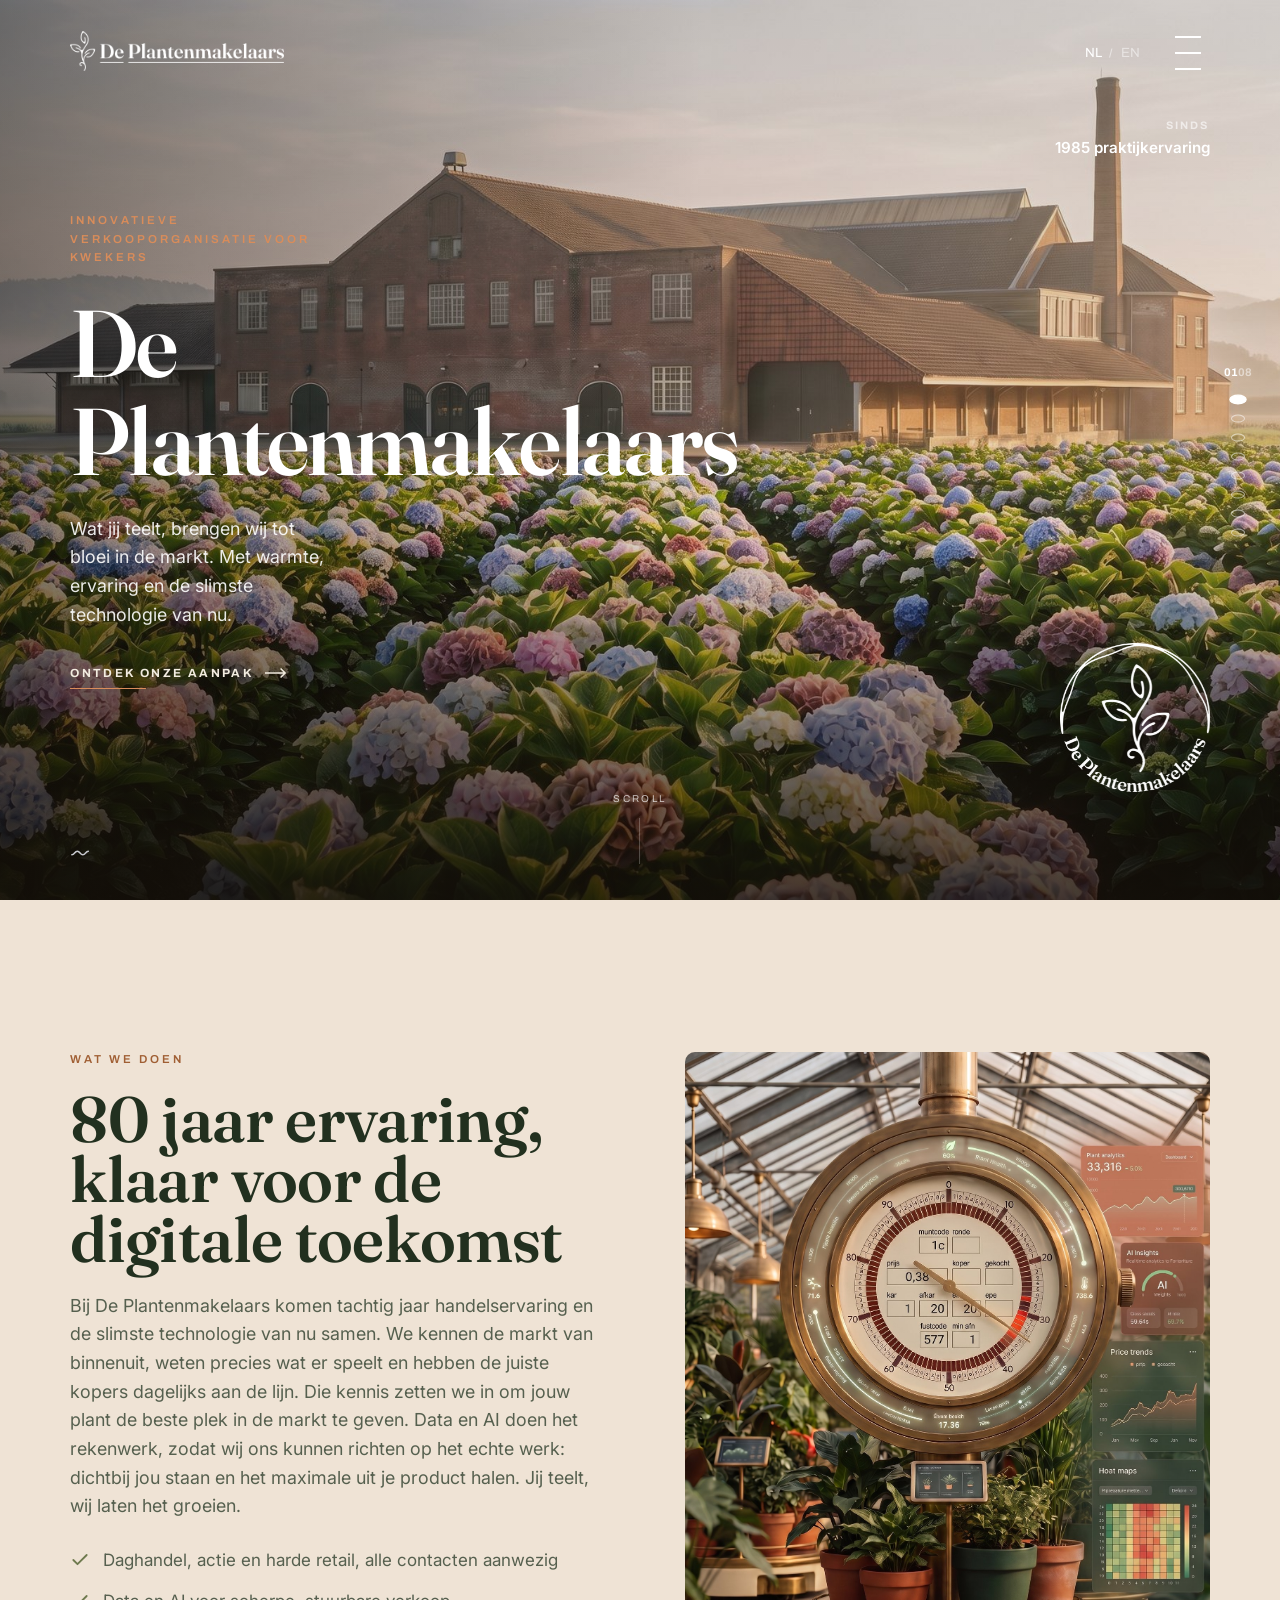
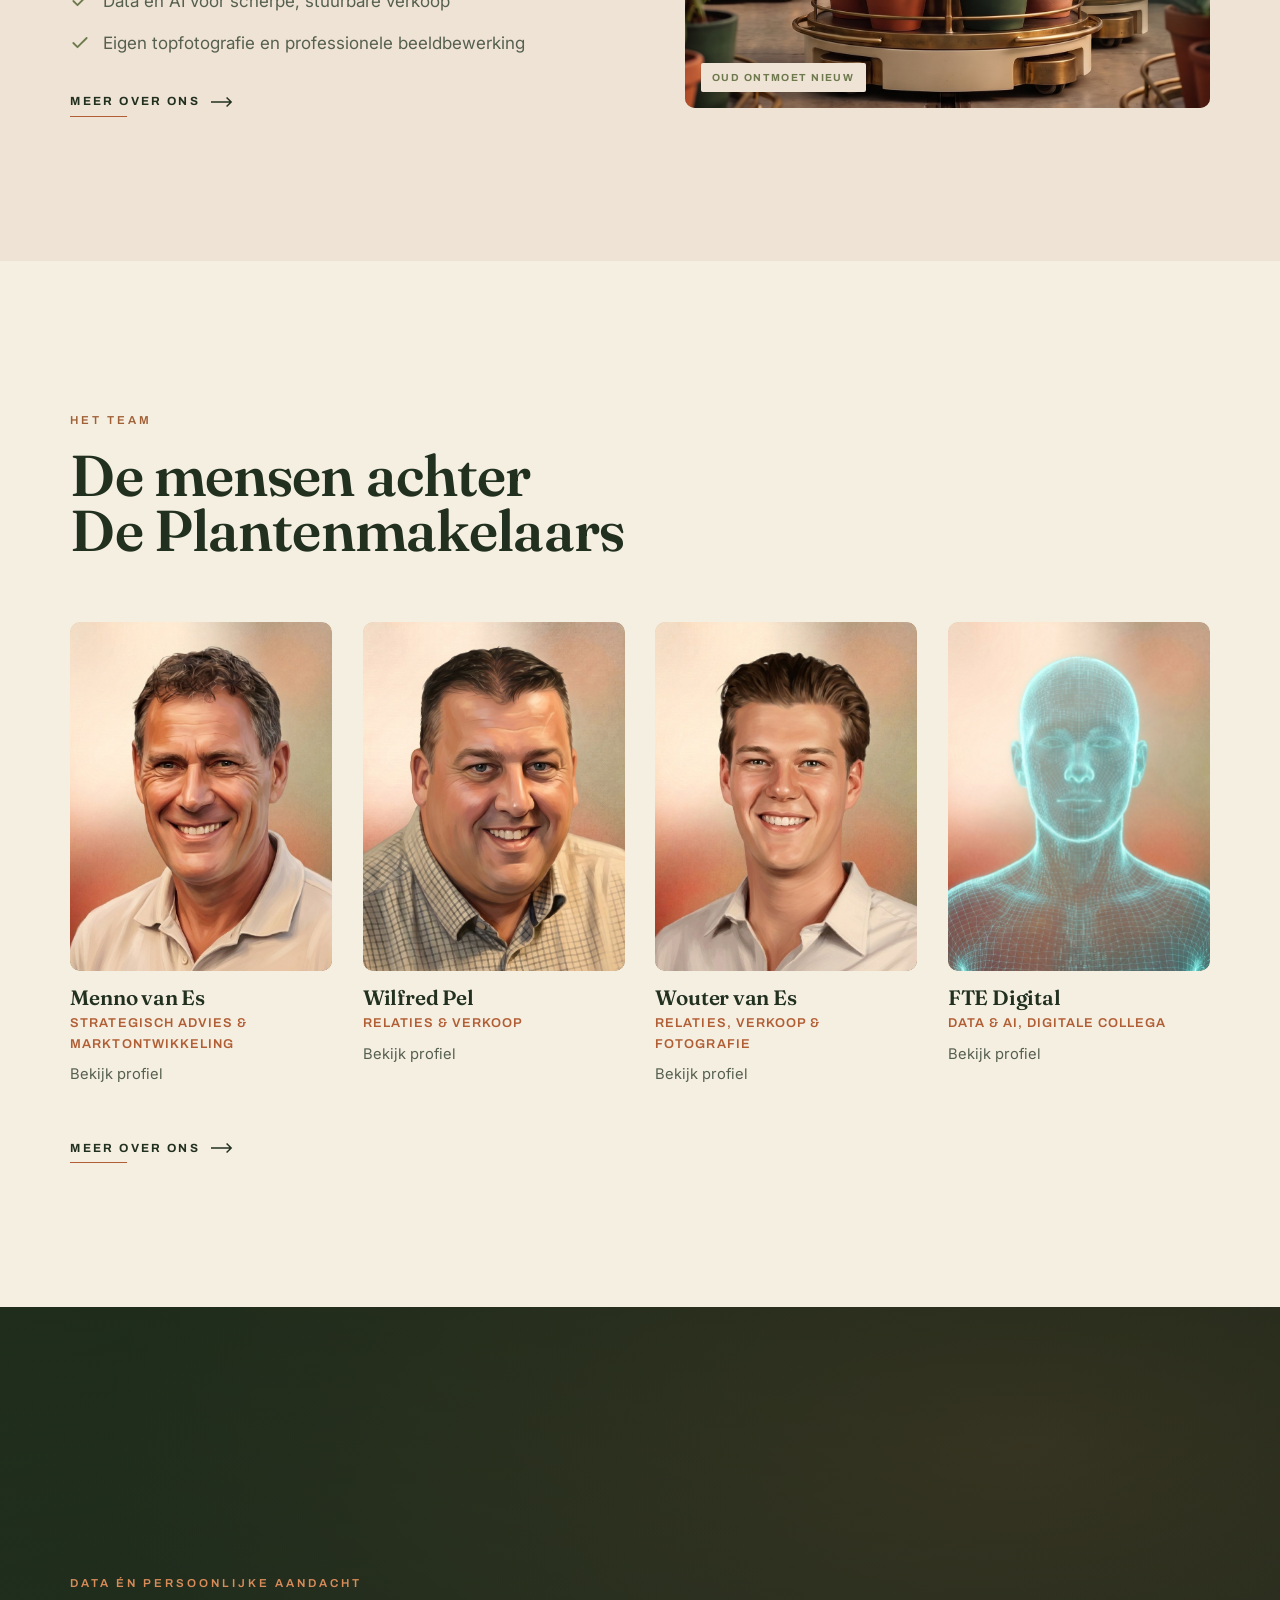
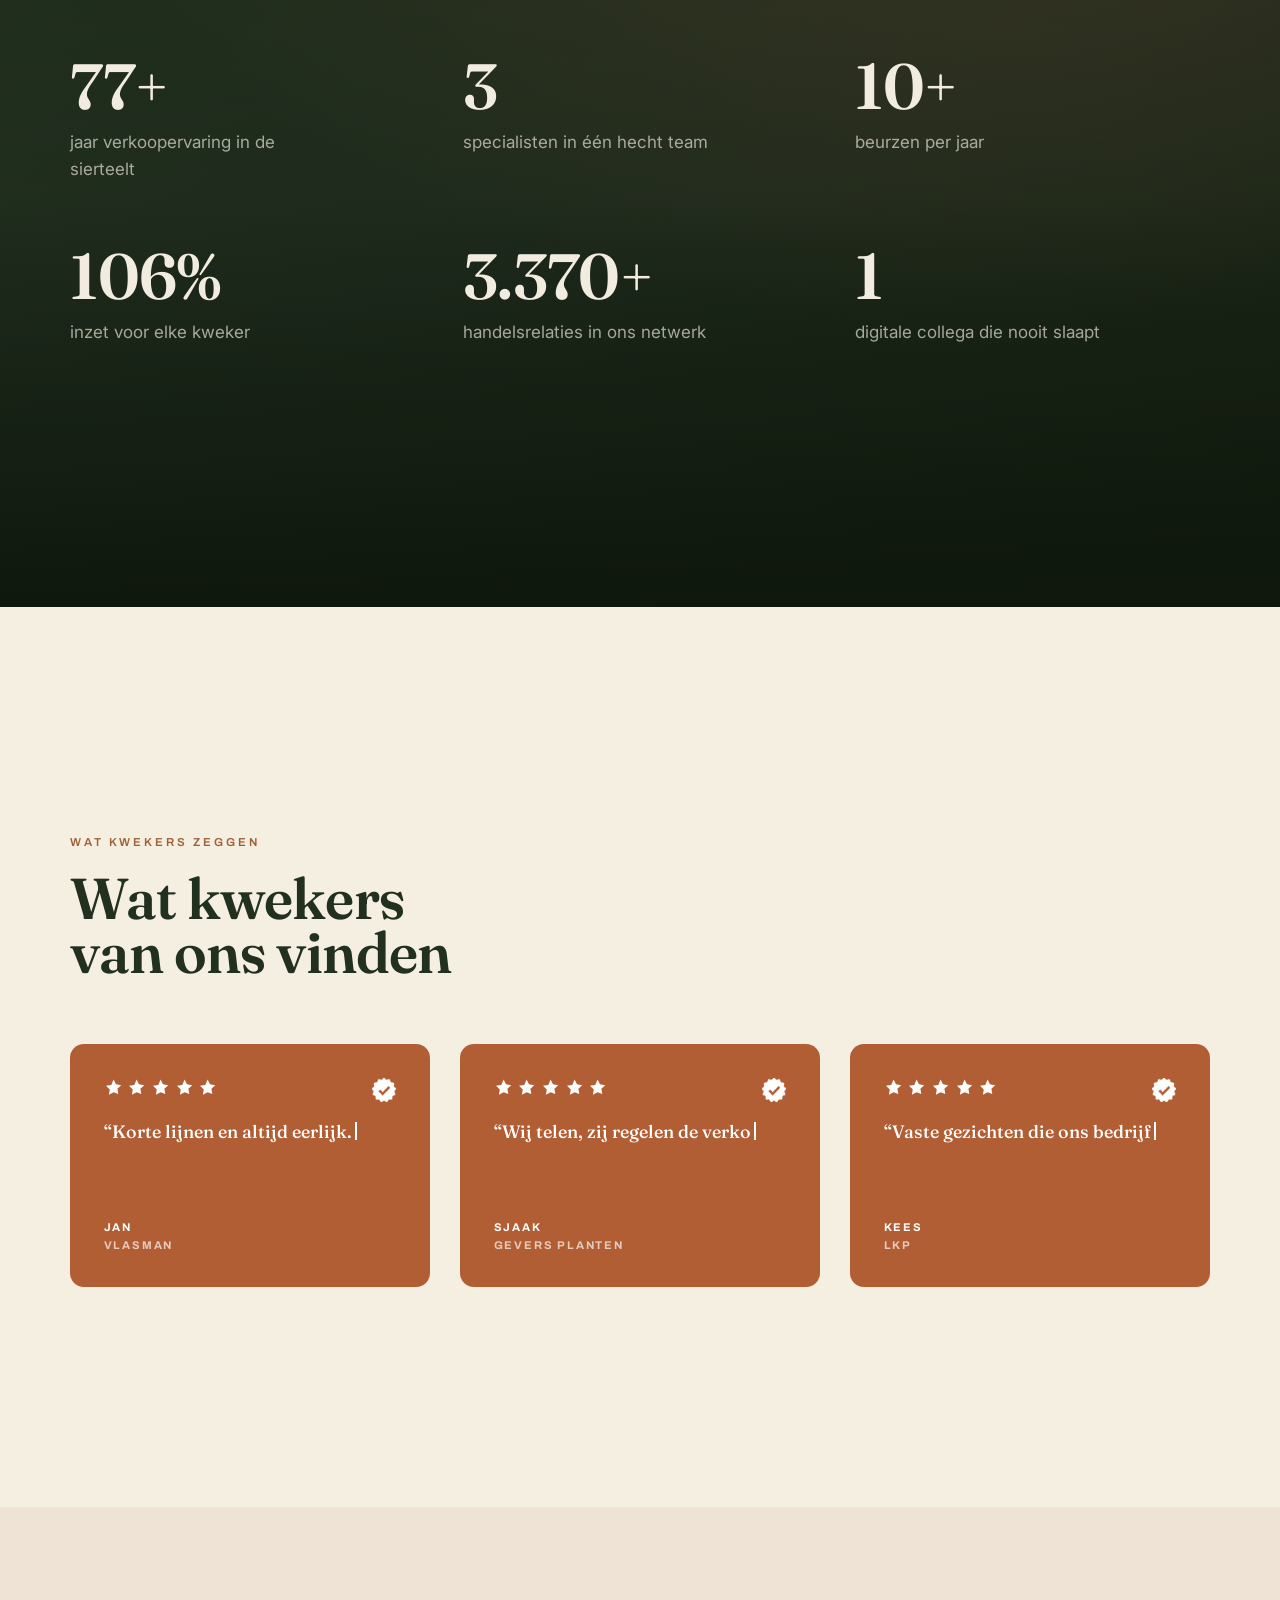
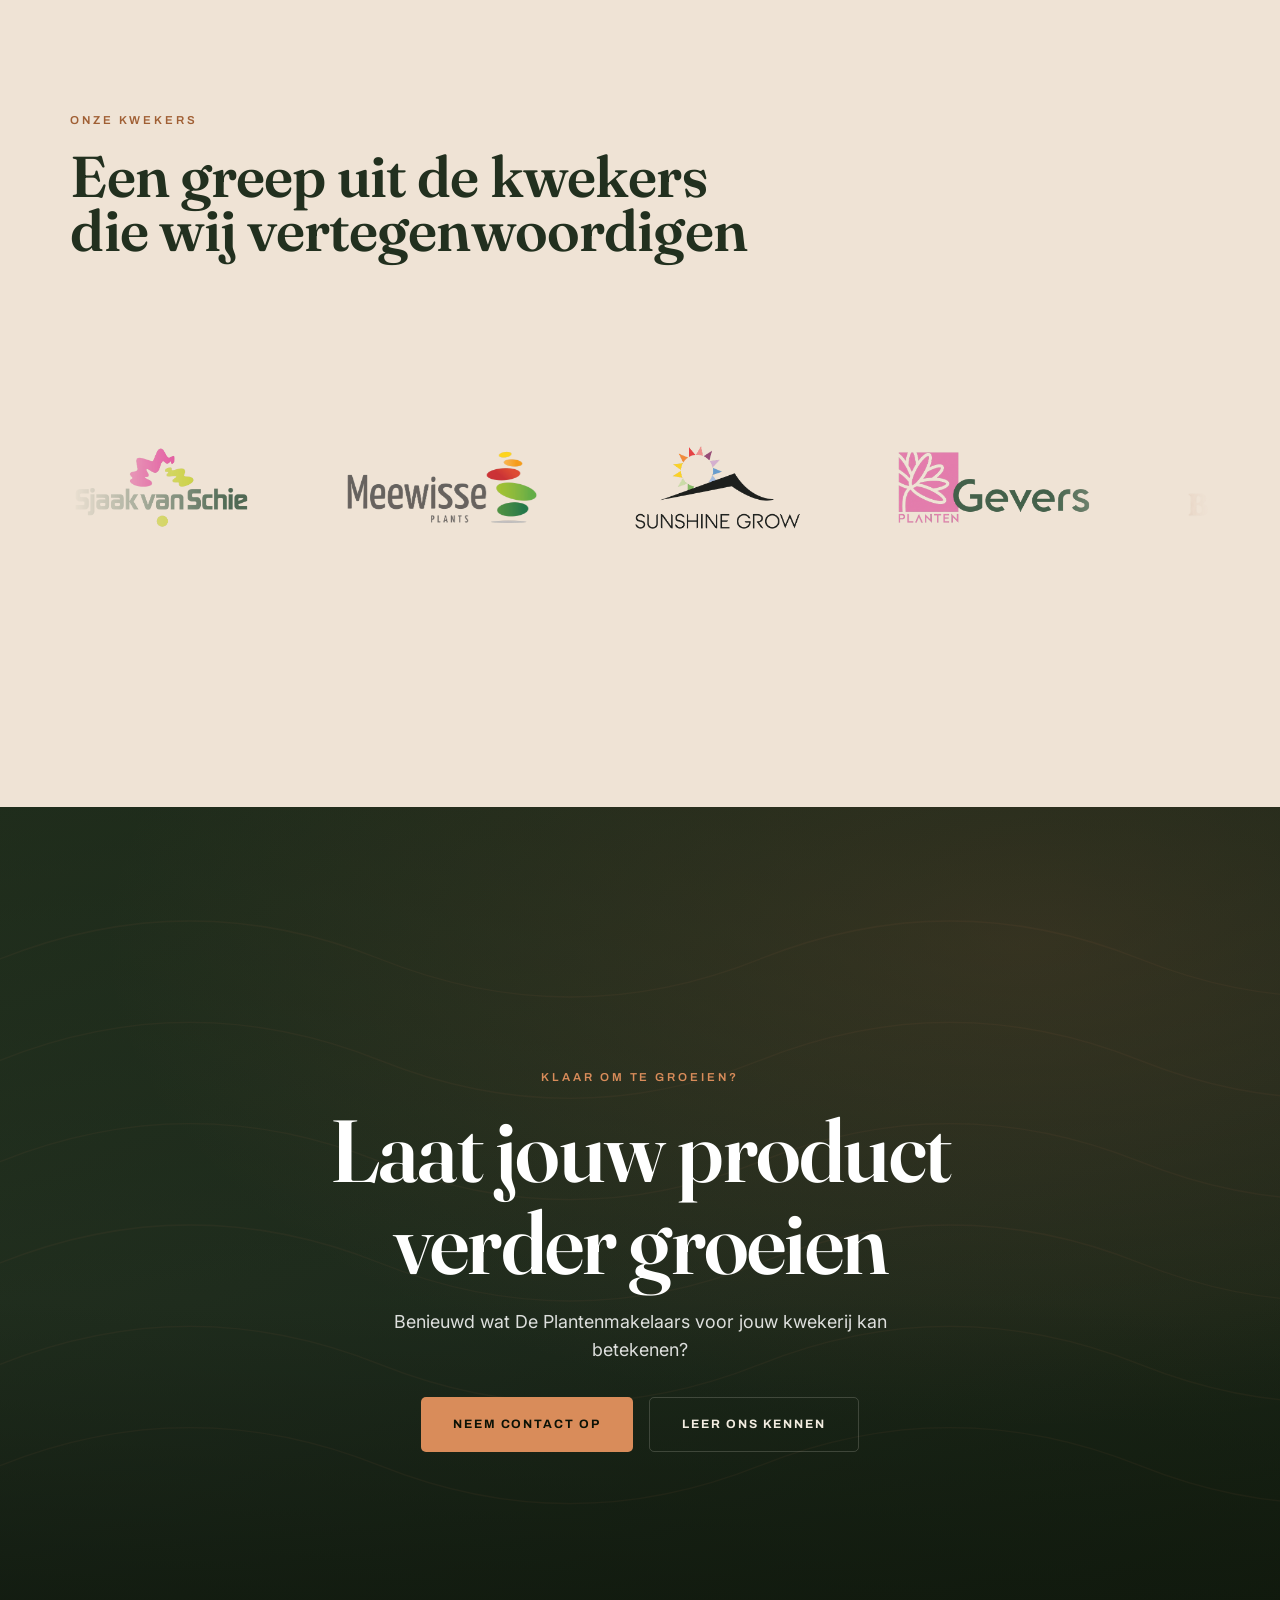
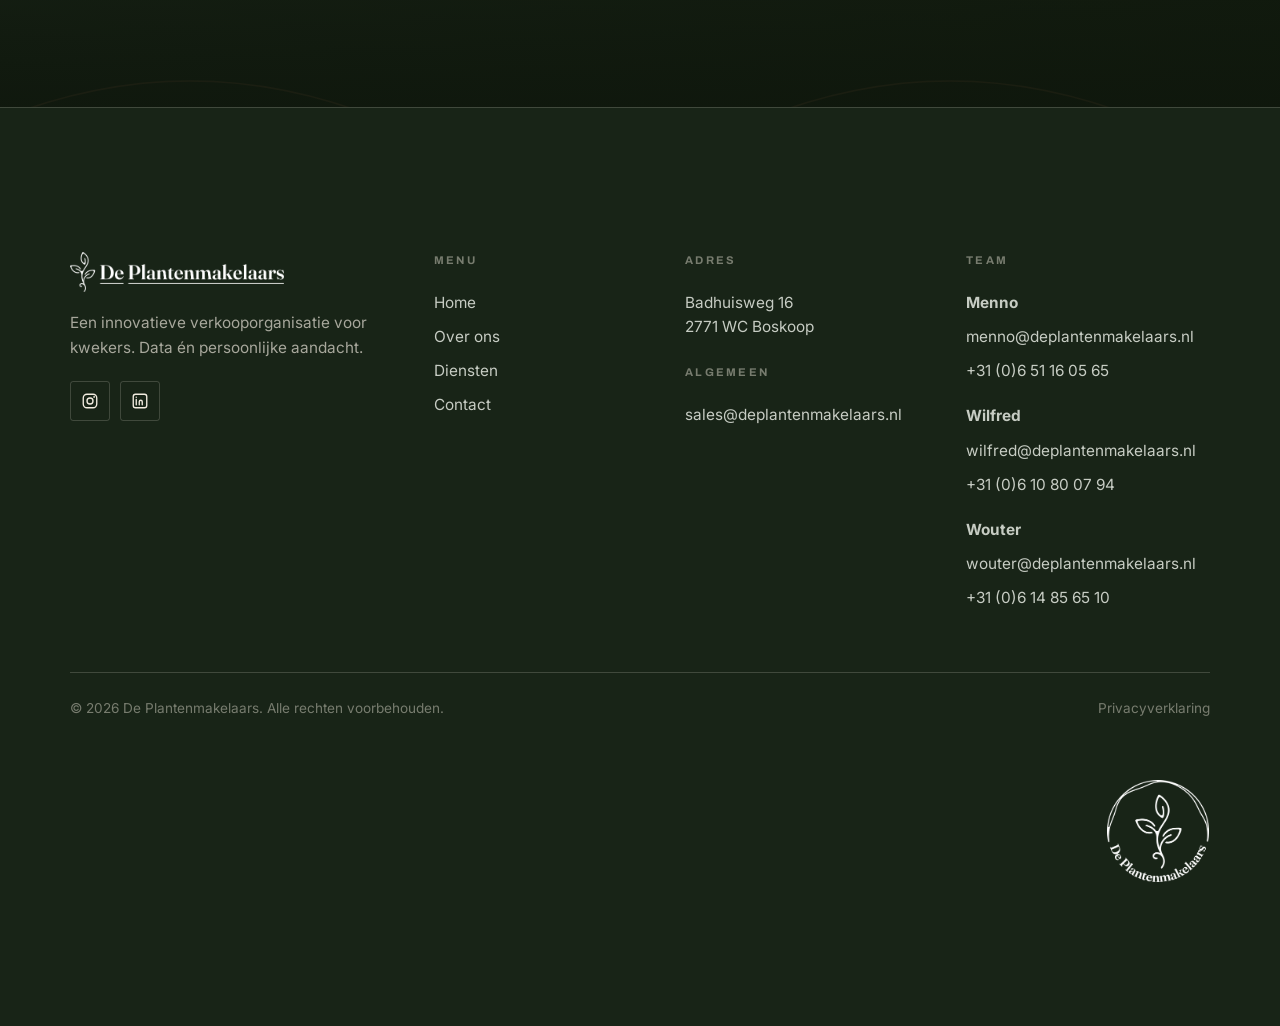
==== index.html @ 44c14245 "2" ====
<!DOCTYPE html>
<html lang="nl">
<head>
<meta charset="UTF-8">
<meta name="viewport" content="width=device-width, initial-scale=1">
<title>De Plantenmakelaars, Groeiende producten, bloeiende markten</title>
<meta name="description" content="De Plantenmakelaars: marketing- en salespartner voor de sierteelt. 80 jaar ervaring en een frisse blik die jouw product zichtbaar maken en laten groeien.">
<link rel="preconnect" href="https://fonts.googleapis.com">
<link rel="preconnect" href="https://fonts.gstatic.com" crossorigin>
<link href="https://fonts.googleapis.com/css2?family=Archivo:wght@400;500;600;700;800;900&family=Fraunces:opsz,wght@9..144,400;9..144,500;9..144,600;9..144,900&family=Inter:wght@400;500;600&display=swap" rel="stylesheet">
<link rel="stylesheet" href="styles.css?v=15">
</head>
<body>

<!-- TOPBAR -->
<header class="topbar">
  <div class="topbar-right">
    <div class="lang-switch" role="group" aria-label="Taal / Language">
      <button data-lang="nl" type="button">NL</button><span class="sep">/</span><button data-lang="en" type="button">EN</button>
    </div>
    <button class="menu-toggle" aria-label="Menu" aria-expanded="false"><span></span><span></span><span></span></button>
  </div>
</header>

<!-- MENU -->
<div class="menu-overlay">
  <img loading="lazy" class="menu-badge" src="images/menu-badge.png" alt="" aria-hidden="true">
    <nav aria-label="Hoofdmenu">
    <a href="index.html"><span class="idx">01</span>Home</a>
    <a href="over-ons.html"><span class="idx">02</span><span data-lang-nl>Over ons</span><span data-lang-en>About</span></a>
    <a href="diensten.html"><span class="idx">03</span><span data-lang-nl>Diensten</span><span data-lang-en>Services</span></a>
    <a href="contact.html"><span class="idx">04</span>Contact</a>
  </nav>
  <div class="menu-foot">
    <a class="cx-mail" href="contact.html" data-e="c2FsZXNAZGVwbGFudGVubWFrZWxhYXJzLm5s" style="flex-basis:100%;color:var(--accent-d)">e-mailadres</a>
    <a href="#">Instagram</a><a href="#">LinkedIn</a>
  </div>
</div>

<aside class="pager" aria-hidden="true"><span class="count"><span class="cur">01</span><span class="tot">05</span></span><div class="dots"></div></aside>
<div class="corner corner--bl"><svg viewBox="0 0 24 24" fill="none"><path d="M2 14c3 0 3-4 6-4s3 4 6 4 3-4 6-4" stroke="currentColor" stroke-width="1.6" stroke-linecap="round"/></svg></div>

<main>

<!-- PANEL 1, HERO (schermvullend beeld) -->
<section class="panel hero">
  <div class="panel-bg"><img decoding="async" fetchpriority="high" src="images/hero.jpg" alt="" onerror="this.remove()"></div>
  <a class="hero-logo" href="index.html" aria-label="De Plantenmakelaars"><img src="images/logo-cream.png" alt="De Plantenmakelaars"></a>
  <div class="hero-meta">
    <span class="label"><span data-lang-nl>Sinds</span><span data-lang-en>Since</span></span>
    <span class="val"><span data-lang-nl>1985 praktijkervaring</span><span data-lang-en>1985, hands-on experience</span></span>
  </div>
  <div class="panel-inner container">
    <div class="hero-stack">
      <p class="eyebrow rise d1"><span data-lang-nl>Innovatieve verkooporganisatie voor kwekers</span><span data-lang-en>Innovative sales organisation for growers</span></p>
      <h1 class="display rise d2">De Plantenmakelaars</h1>
      <p class="sub rise d3"><span data-lang-nl>Wat jij teelt, brengen wij tot bloei in de markt. Met warmte, ervaring en de slimste technologie van nu.</span><span data-lang-en>What you grow, we bring to bloom in the market. With warmth, experience and the smartest technology of today.</span></p>
      <div class="rise d4" style="margin-top:1.8rem">
        <a href="diensten.html" class="readmore"><span data-lang-nl>Ontdek onze aanpak</span><span data-lang-en>Discover our approach</span><svg viewBox="0 0 24 12" fill="none"><path d="M0 6h22M17 1l5 5-5 5" stroke="currentColor" stroke-width="1.6"/></svg></a>
      </div>
    </div>
  </div>
  <div class="scroll-cue"><span>Scroll</span><span class="line"></span></div>
  <a class="spin-badge" href="contact.html" aria-label="Neem contact op"><img src="images/logo-round.png" alt="De Plantenmakelaars"></a>
</section>

<!-- PANEL 2, EXPERTISE (licht, editorial) -->
<section class="panel panel--light panel--auto">
  <div class="panel-inner container">
    <div class="split split--media-right">
      <div>
        <p class="eyebrow rise d1"><span data-lang-nl>Wat we doen</span><span data-lang-en>What we do</span></p>
        <h2 class="rise d2" style="margin-top:1.1rem"><span data-lang-nl>80 jaar ervaring,<br>klaar voor de digitale toekomst</span><span data-lang-en>80 years of experience,<br>ready for the digital future</span></h2>
        <p class="sub rise d3"><span data-lang-nl>Bij De Plantenmakelaars komen tachtig jaar handelservaring en de slimste technologie van nu samen. We kennen de markt van binnenuit, weten precies wat er speelt en hebben de juiste kopers dagelijks aan de lijn. Die kennis zetten we in om jouw plant de beste plek in de markt te geven. Data en AI doen het rekenwerk, zodat wij ons kunnen richten op het echte werk: dichtbij jou staan en het maximale uit je product halen. Jij teelt, wij laten het groeien.</span><span data-lang-en>At De Plantenmakelaars, eighty years of trading experience meet the smartest technology of today. We know the market from the inside out, know exactly what's going on and have the right buyers on the line every day. We use that knowledge to give your plant the best place in the market. Data and AI do the number-crunching, so we can focus on the real work: staying close to you and getting the most out of your product. You grow it, we make it grow.</span></p>
        <ul class="tick-list rise d3">
          <li><svg viewBox="0 0 24 24" fill="none"><path d="M20 6L9 17l-5-5" stroke="currentColor" stroke-width="2.2" stroke-linecap="round" stroke-linejoin="round"/></svg><span data-lang-nl>Daghandel, actie en harde retail, alle contacten aanwezig</span><span data-lang-en>Day trade, promotions and hard retail, all contacts in place</span></li>
          <li><svg viewBox="0 0 24 24" fill="none"><path d="M20 6L9 17l-5-5" stroke="currentColor" stroke-width="2.2" stroke-linecap="round" stroke-linejoin="round"/></svg><span data-lang-nl>Data en AI voor scherpe, stuurbare verkoop</span><span data-lang-en>Data and AI for sharp, steerable sales</span></li>
          <li><svg viewBox="0 0 24 24" fill="none"><path d="M20 6L9 17l-5-5" stroke="currentColor" stroke-width="2.2" stroke-linecap="round" stroke-linejoin="round"/></svg><span data-lang-nl>Eigen topfotografie en professionele beeldbewerking</span><span data-lang-en>Own top photography and professional image editing</span></li>
        </ul>
        <div class="split-actions rise d4"><a href="over-ons.html" class="readmore"><span data-lang-nl>Meer over ons</span><span data-lang-en>More about us</span><svg viewBox="0 0 24 12" fill="none"><path d="M0 6h22M17 1l5 5-5 5" stroke="currentColor" stroke-width="1.6"/></svg></a></div>
      </div>
      <div class="media rise d2"><img loading="lazy" decoding="async" src="images/expertise.jpg" alt="" onerror="this.remove()"><span class="tag"><span data-lang-nl>Oud ontmoet nieuw</span><span data-lang-en>Old meets new</span></span></div>
    </div>
  </div>
</section>

<!-- PANEL, TEAM (wit) -->
<section class="panel panel--paper panel--auto">
  <div class="panel-inner container">
    <div style="margin-bottom:clamp(40px,5vw,64px)">
      <p class="eyebrow rise d1"><span data-lang-nl>Het team</span><span data-lang-en>The team</span></p>
      <h2 class="rise d2" style="margin-top:1.1rem;font-size:clamp(2rem,5vw,3.6rem)"><span data-lang-nl>De mensen achter<br>De Plantenmakelaars</span><span data-lang-en>The people behind<br>De Plantenmakelaars</span></h2>
    </div>
    <div class="team">
      <article class="member rise d1">
        <a href="over-ons.html#menno" class="frame-link"><div class="frame"><img loading="lazy" decoding="async" src="images/menno.jpg" alt="Menno van Es" onerror="this.remove()"><span class="initials">MvE</span></div></a>
        <h3><a href="over-ons.html#menno">Menno van Es</a></h3>
        <div class="role"><span data-lang-nl>Strategisch advies &amp; marktontwikkeling</span><span data-lang-en>Strategy &amp; market development</span></div>
        <a class="mail" href="over-ons.html#menno"><span data-lang-nl>Bekijk profiel</span><span data-lang-en>View profile</span></a>
      </article>
      <article class="member rise d2">
        <a href="over-ons.html#wilfred" class="frame-link"><div class="frame"><img loading="lazy" decoding="async" src="images/wilfred.jpg" alt="Wilfred Pel" onerror="this.remove()"><span class="initials">WP</span></div></a>
        <h3><a href="over-ons.html#wilfred">Wilfred Pel</a></h3>
        <div class="role"><span data-lang-nl>Relaties &amp; verkoop</span><span data-lang-en>Relations &amp; sales</span></div>
        <a class="mail" href="over-ons.html#wilfred"><span data-lang-nl>Bekijk profiel</span><span data-lang-en>View profile</span></a>
      </article>
      <article class="member rise d3">
        <a href="over-ons.html#wouter" class="frame-link"><div class="frame"><img loading="lazy" decoding="async" src="images/wouter.jpg" alt="Wouter van Es" onerror="this.remove()"><span class="initials">WvE</span></div></a>
        <h3><a href="over-ons.html#wouter">Wouter van Es</a></h3>
        <div class="role"><span data-lang-nl>Relaties, verkoop &amp; fotografie</span><span data-lang-en>Relations, sales &amp; photography</span></div>
        <a class="mail" href="over-ons.html#wouter"><span data-lang-nl>Bekijk profiel</span><span data-lang-en>View profile</span></a>
      </article>
      <article class="member rise d4">
        <a href="over-ons.html#fte" class="frame-link"><div class="frame"><img loading="lazy" decoding="async" src="images/fte.jpg" alt="FTE Digital" onerror="this.remove()"><span class="initials">FTE</span></div></a>
        <h3><a href="over-ons.html#fte">FTE Digital</a></h3>
        <div class="role"><span data-lang-nl>Data &amp; AI, digitale collega</span><span data-lang-en>Data &amp; AI, digital colleague</span></div>
        <a class="mail" href="over-ons.html#fte"><span data-lang-nl>Bekijk profiel</span><span data-lang-en>View profile</span></a>
      </article>
    </div>
    <div class="split-actions rise d3" style="margin-top:clamp(32px,4vw,52px)"><a href="over-ons.html" class="readmore"><span data-lang-nl>Meer over ons</span><span data-lang-en>More about us</span><svg viewBox="0 0 24 12" fill="none"><path d="M0 6h22M17 1l5 5-5 5" stroke="currentColor" stroke-width="1.6"/></svg></a></div>
  </div>
</section>

<!-- PANEL 3, STATS (donker beeld) -->
<section class="panel">
  <div class="panel-bg"><img loading="lazy" decoding="async" src="images/grower.jpg" alt="" onerror="this.remove()"></div>
  <div class="panel-inner container">
    <p class="eyebrow rise d1" style="margin-bottom:clamp(36px,6vw,64px)"><span data-lang-nl>Data én persoonlijke aandacht</span><span data-lang-en>Data and personal attention</span></p>
    <div class="stats">
      <div class="rise d1"><div class="num">80<span class="unit">+</span></div><div class="lab"><span data-lang-nl>jaar verkoopervaring in de sierteelt</span><span data-lang-en>years of sales experience in floriculture</span></div></div>
      <div class="rise d2"><div class="num">3</div><div class="lab"><span data-lang-nl>specialisten in één hecht team</span><span data-lang-en>specialists in one close-knit team</span></div></div>
      <div class="rise d3"><div class="num">10<span class="unit">+</span></div><div class="lab"><span data-lang-nl>beurzen per jaar</span><span data-lang-en>trade fairs per year</span></div></div>
      <div class="rise d4"><div class="num">110<span class="unit">%</span></div><div class="lab"><span data-lang-nl>inzet voor elke kweker</span><span data-lang-en>commitment to every grower</span></div></div>
      <div class="rise d5"><div class="num">3.500<span class="unit">+</span></div><div class="lab"><span data-lang-nl>handelsrelaties in ons netwerk</span><span data-lang-en>trade relations in our network</span></div></div>
      <div class="rise d6"><div class="num">1</div><div class="lab"><span data-lang-nl>digitale collega die nooit slaapt</span><span data-lang-en>digital colleague that never sleeps</span></div></div>
    </div>
  </div>
</section>

<!-- PANEL, WAT KWEKERS VINDEN -->
<section class="panel panel--paper panel--auto">
  <div class="panel-inner container">
    <div style="margin-bottom:clamp(40px,5vw,64px)">
      <p class="eyebrow rise d1"><span data-lang-nl>Wat kwekers zeggen</span><span data-lang-en>What growers say</span></p>
      <h2 class="rise d2" style="margin-top:1.1rem;font-size:clamp(2rem,5vw,3.6rem)"><span data-lang-nl>Wat kwekers<br>van ons vinden</span><span data-lang-en>What growers<br>think of us</span></h2>
    </div>
    <div class="quotes">
      <figure class="quote rise d1">
        <img class="q-badge" src="images/quote-badge.png" alt="Geverifieerde review" onerror="this.remove()">
        <div class="stars" aria-hidden="true"><span class="star"><svg viewBox="0 0 24 24"><path d="M12 2l2.94 5.96 6.58.96-4.76 4.64 1.12 6.55L12 17.77l-5.88 3.09 1.12-6.55L2.48 9.68l6.58-.96z"/></svg></span><span class="star"><svg viewBox="0 0 24 24"><path d="M12 2l2.94 5.96 6.58.96-4.76 4.64 1.12 6.55L12 17.77l-5.88 3.09 1.12-6.55L2.48 9.68l6.58-.96z"/></svg></span><span class="star"><svg viewBox="0 0 24 24"><path d="M12 2l2.94 5.96 6.58.96-4.76 4.64 1.12 6.55L12 17.77l-5.88 3.09 1.12-6.55L2.48 9.68l6.58-.96z"/></svg></span><span class="star"><svg viewBox="0 0 24 24"><path d="M12 2l2.94 5.96 6.58.96-4.76 4.64 1.12 6.55L12 17.77l-5.88 3.09 1.12-6.55L2.48 9.68l6.58-.96z"/></svg></span><span class="star"><svg viewBox="0 0 24 24"><path d="M12 2l2.94 5.96 6.58.96-4.76 4.64 1.12 6.55L12 17.77l-5.88 3.09 1.12-6.55L2.48 9.68l6.58-.96z"/></svg></span></div>
        <blockquote><span data-lang-nl>&ldquo;Korte lijnen en altijd eerlijk. Ze kennen de markt en de kopers, en dat merk je aan de prijs.&rdquo;</span><span data-lang-en>&ldquo;Short lines and always honest. They know the market and the buyers, and you notice it in the price.&rdquo;</span></blockquote>
        <figcaption><span class="q-name">Jan</span><span class="q-firm">Vlasman</span></figcaption>
      </figure>
      <figure class="quote rise d2">
        <img class="q-badge" src="images/quote-badge.png" alt="Geverifieerde review" onerror="this.remove()">
        <div class="stars" aria-hidden="true"><span class="star"><svg viewBox="0 0 24 24"><path d="M12 2l2.94 5.96 6.58.96-4.76 4.64 1.12 6.55L12 17.77l-5.88 3.09 1.12-6.55L2.48 9.68l6.58-.96z"/></svg></span><span class="star"><svg viewBox="0 0 24 24"><path d="M12 2l2.94 5.96 6.58.96-4.76 4.64 1.12 6.55L12 17.77l-5.88 3.09 1.12-6.55L2.48 9.68l6.58-.96z"/></svg></span><span class="star"><svg viewBox="0 0 24 24"><path d="M12 2l2.94 5.96 6.58.96-4.76 4.64 1.12 6.55L12 17.77l-5.88 3.09 1.12-6.55L2.48 9.68l6.58-.96z"/></svg></span><span class="star"><svg viewBox="0 0 24 24"><path d="M12 2l2.94 5.96 6.58.96-4.76 4.64 1.12 6.55L12 17.77l-5.88 3.09 1.12-6.55L2.48 9.68l6.58-.96z"/></svg></span><span class="star"><svg viewBox="0 0 24 24"><path d="M12 2l2.94 5.96 6.58.96-4.76 4.64 1.12 6.55L12 17.77l-5.88 3.09 1.12-6.55L2.48 9.68l6.58-.96z"/></svg></span></div>
        <blockquote><span data-lang-nl>&ldquo;Wij telen, zij regelen de verkoop. Dat scheelt ons enorm veel tijd en gedoe.&rdquo;</span><span data-lang-en>&ldquo;We grow, they handle the sales. That saves us a huge amount of time and hassle.&rdquo;</span></blockquote>
        <figcaption><span class="q-name">Sjaak</span><span class="q-firm">Gevers Planten</span></figcaption>
      </figure>
      <figure class="quote rise d3">
        <img class="q-badge" src="images/quote-badge.png" alt="Geverifieerde review" onerror="this.remove()">
        <div class="stars" aria-hidden="true"><span class="star"><svg viewBox="0 0 24 24"><path d="M12 2l2.94 5.96 6.58.96-4.76 4.64 1.12 6.55L12 17.77l-5.88 3.09 1.12-6.55L2.48 9.68l6.58-.96z"/></svg></span><span class="star"><svg viewBox="0 0 24 24"><path d="M12 2l2.94 5.96 6.58.96-4.76 4.64 1.12 6.55L12 17.77l-5.88 3.09 1.12-6.55L2.48 9.68l6.58-.96z"/></svg></span><span class="star"><svg viewBox="0 0 24 24"><path d="M12 2l2.94 5.96 6.58.96-4.76 4.64 1.12 6.55L12 17.77l-5.88 3.09 1.12-6.55L2.48 9.68l6.58-.96z"/></svg></span><span class="star"><svg viewBox="0 0 24 24"><path d="M12 2l2.94 5.96 6.58.96-4.76 4.64 1.12 6.55L12 17.77l-5.88 3.09 1.12-6.55L2.48 9.68l6.58-.96z"/></svg></span><span class="star"><svg viewBox="0 0 24 24"><path d="M12 2l2.94 5.96 6.58.96-4.76 4.64 1.12 6.55L12 17.77l-5.88 3.09 1.12-6.55L2.48 9.68l6.58-.96z"/></svg></span></div>
        <blockquote><span data-lang-nl>&ldquo;Vaste gezichten die ons bedrijf echt kennen. Dat maakt het verschil.&rdquo;</span><span data-lang-en>&ldquo;Familiar faces who really know our business. That makes the difference.&rdquo;</span></blockquote>
        <figcaption><span class="q-name">Kees</span><span class="q-firm">LKP</span></figcaption>
      </figure>
    </div>
  </div>
</section>

<!-- PANEL, KWEKERS WAAR WIJ VOOR LOPEN -->
<section class="panel panel--light panel--auto">
  <div class="panel-inner container">
    <div style="margin-bottom:clamp(64px,8.5vw,120px)">
      <p class="eyebrow rise d1"><span data-lang-nl>Onze kwekers</span><span data-lang-en>Our growers</span></p>
      <h2 class="rise d2" style="margin-top:1.1rem;font-size:clamp(2rem,5vw,3.6rem)"><span data-lang-nl>Een greep uit de kwekers<br>die wij vertegenwoordigen</span><span data-lang-en>A selection of the growers<br>we represent</span></h2>
    </div>
    <div class="logo-marquee rise d3">
      <div class="logo-track">
        <img src="images/logo-t-sjaak-van-schie.png" alt="Sjaak van Schie">        <img src="images/logo-t-meeuwisse.png" alt="Meeuwisse Plants">        <img src="images/logo-t-sunshine-grow.png" alt="Sunshine Grow">        <img src="images/logo-t-gevers.png" alt="Gevers Planten">        <img src="images/logo-t-bushbrothers.png" alt="BushBrothers">        <img src="images/logo-t-vlasman.png" alt="Vlasman">        <img src="images/logo-t-lkp.png" alt="LKP Plants">        <img src="images/logo-t-spaargaren.png" alt="Spaargaren van Doorn">        <img src="images/logo-t-sjaak-van-schie.png" alt="" aria-hidden="true">        <img src="images/logo-t-meeuwisse.png" alt="" aria-hidden="true">        <img src="images/logo-t-sunshine-grow.png" alt="" aria-hidden="true">        <img src="images/logo-t-gevers.png" alt="" aria-hidden="true">        <img src="images/logo-t-bushbrothers.png" alt="" aria-hidden="true">        <img src="images/logo-t-vlasman.png" alt="" aria-hidden="true">        <img src="images/logo-t-lkp.png" alt="" aria-hidden="true">        <img src="images/logo-t-spaargaren.png" alt="" aria-hidden="true">      </div>
    </div>
  </div>
</section>

<!-- PANEL 5, CTA (donker beeld) -->
<section class="panel">
  <div class="panel-bg topo"><img loading="lazy" decoding="async" src="images/cta.jpg" alt="" onerror="this.remove()"></div>
  <div class="panel-inner container">
    <div class="center-stack">
      <p class="eyebrow rise d1"><span data-lang-nl>Klaar om te groeien?</span><span data-lang-en>Ready to grow?</span></p>
      <h2 class="display rise d2" style="font-size:clamp(2.2rem,7vw,5.5rem);margin-top:1rem;color:#fff"><span data-lang-nl>Laat jouw product<br>verder groeien</span><span data-lang-en>Let your product<br>grow further</span></h2>
      <p class="sub rise d3" style="color:rgba(255,255,255,.85);margin-top:1.2rem"><span data-lang-nl>Benieuwd wat De Plantenmakelaars voor jouw kwekerij kan betekenen?</span><span data-lang-en>Curious what De Plantenmakelaars can do for your nursery?</span></p>
      <div class="split-actions rise d4" style="justify-content:center;margin-top:2rem">
        <a href="contact.html" class="btn btn--solid"><span data-lang-nl>Neem contact op</span><span data-lang-en>Get in touch</span></a>
        <a href="over-ons.html" class="btn btn--outline"><span data-lang-nl>Leer ons kennen</span><span data-lang-en>Meet the team</span></a>
      </div>
    </div>
  </div>
</section>

<!-- FOOTER -->
<section class="panel panel--auto footer">
  <div class="panel-inner container">
    <div class="footer-grid">
      <div>
        <a class="logo" href="index.html"><img class="logo-img" src="images/logo-cream.png" alt="De Plantenmakelaars"></a>
        <p><span data-lang-nl>Een innovatieve verkooporganisatie voor kwekers. Data én persoonlijke aandacht.</span><span data-lang-en>An innovative sales organisation for growers. Data and personal attention.</span></p>
        <div class="socials">
          <a href="#" aria-label="Instagram"><svg viewBox="0 0 24 24" fill="none"><rect x="3" y="3" width="18" height="18" rx="5" stroke="currentColor" stroke-width="1.8"/><circle cx="12" cy="12" r="4" stroke="currentColor" stroke-width="1.8"/><circle cx="17.5" cy="6.5" r="1.2" fill="currentColor"/></svg></a>
          <a href="#" aria-label="LinkedIn"><svg viewBox="0 0 24 24" fill="none"><rect x="3" y="3" width="18" height="18" rx="3" stroke="currentColor" stroke-width="1.8"/><path d="M7 10v7M7 7v.01M11 17v-4a2 2 0 014 0v4" stroke="currentColor" stroke-width="1.8" stroke-linecap="round"/></svg></a>
        </div>
      </div>
      <div class="footer-col">
        <h4>Menu</h4>
        <a href="index.html">Home</a>
        <a href="over-ons.html"><span data-lang-nl>Over ons</span><span data-lang-en>About</span></a>
        <a href="diensten.html"><span data-lang-nl>Diensten</span><span data-lang-en>Services</span></a>
        <a href="contact.html">Contact</a>
      </div>
      <div class="footer-col">
        <h4>Adres</h4>
        <p>Badhuisweg 16<br>2771 WC Boskoop</p>
        <h4 style="margin-top:1.2rem">Algemeen</h4>
        <a class="cx-mail" href="contact.html" data-e="c2FsZXNAZGVwbGFudGVubWFrZWxhYXJzLm5s">e-mailadres</a>
      </div>
      <div class="footer-col">
        <h4>Team</h4>
        <p><strong>Menno</strong></p>
        <a class="cx-mail" href="contact.html" data-e="bWVubm9AZGVwbGFudGVubWFrZWxhYXJzLm5s">e-mailadres</a>
        <a class="cx-tel" href="contact.html" data-t="KzMxNjUxMTYwNTY1" data-d="KzMxICgwKTYgNTEgMTYgMDUgNjU=">telefoonnummer</a>
        <p style="margin-top:.7rem"><strong>Wilfred</strong></p>
        <a class="cx-mail" href="contact.html" data-e="d2lsZnJlZEBkZXBsYW50ZW5tYWtlbGFhcnMubmw=">e-mailadres</a>
        <a class="cx-tel" href="contact.html" data-t="KzMxNjEwODAwNzk0" data-d="KzMxICgwKTYgMTAgODAgMDcgOTQ=">telefoonnummer</a>
        <p style="margin-top:.7rem"><strong>Wouter</strong></p>
        <a class="cx-mail" href="contact.html" data-e="d291dGVyQGRlcGxhbnRlbm1ha2VsYWFycy5ubA==">e-mailadres</a>
        <a class="cx-tel" href="contact.html" data-t="KzMxNjE0ODU2NTEw" data-d="KzMxICgwKTYgMTQgODUgNjUgMTA=">telefoonnummer</a>
      </div>
    </div>
    <div class="footer-bottom">
      <span>© <span id="year">2026</span> De Plantenmakelaars. <span data-lang-nl>Alle rechten voorbehouden.</span><span data-lang-en>All rights reserved.</span></span>
      <a href="#"><span data-lang-nl>Privacyverklaring</span><span data-lang-en>Privacy statement</span></a>
    </div>
    <div class="footer-badge"><img src="images/logo-round.png" alt="De Plantenmakelaars"></div>
  </div>
</section>

</main>
<script src="script.js?v=14"></script>
</body>
</html>
---- styles.css ----
/* ===========================================================
   De Plantenmakelaars — licht & donker, editorial + cinematografisch
   Schermvullende panels, veel witruimte, foto's met nette fallback.
   =========================================================== */

:root {
  /* donker — diep bosgroen (groen primair) */
  --bg:        #223021;          /* diep groen */
  --text:      #f2ece0;          /* warm cream */
  --muted:     rgba(242,236,224,.66);
  --faint:     rgba(242,236,224,.44);
  --line-d:    rgba(242,236,224,.18);
  --accent-d:  #d98c5a;          /* warme terracotta op donker */

  /* licht — cream */
  --paper:     #efe3d5;          /* cream */
  --paper-2:   #f5efe2;          /* lichter cream */
  --ink:       #22301f;          /* diep groen tekst */
  --ink-soft:  #56604f;
  --line-l:    rgba(34,48,31,.16);
  --accent-l:  #b15e34;          /* diepe terracotta op licht */

  /* olijf + terracotta-accent */
  --olive:     #6e7a4e;
  --wood:      #c08a5e;
  --wood-deep: #a05f34;

  --maxw: 1340px;
  --gutter: clamp(24px, 5.5vw, 96px);

  --font-body: "Inter", -apple-system, BlinkMacSystemFont, "Segoe UI", Roboto, sans-serif;
  --font-head: "Fraunces", Georgia, "Times New Roman", serif;  /* warme serif koppen */
  --font-label: "Archivo", var(--font-body);                   /* mechanische labels */
  --ease: cubic-bezier(.16, 1, .3, 1);
}

/* Terracotta Clay: warme serif koppen in zinhoofdletters, sans-labels in kapitaal */
h1, h2, h3, .display, .menu-overlay a, .stats .num, .bignum h3, .member h3, .split h2, .contact-cols h1 {
  text-transform: none !important;
  letter-spacing: -0.01em;
  font-weight: 600 !important;
}
.eyebrow, .label, .readmore, .btn, .lang-switch, .menu-toggle, .member .role,
.bignum .no, .scroll-cue, .pager .count, .footer h4, .field label, .logo,
.hero-meta .label, .menu-foot, .media .tag {
  font-family: var(--font-label) !important;
}

*, *::before, *::after { box-sizing: border-box; }
* { margin: 0; }

html {
  background: var(--bg);
  scroll-behavior: smooth;
  scroll-snap-type: y proximity;
  -webkit-text-size-adjust: 100%;
}
body {
  font-family: var(--font-body);
  color: var(--text);
  background: var(--bg);
  line-height: 1.6;
  font-size: 17px;
  -webkit-font-smoothing: antialiased;
  text-rendering: optimizeLegibility;
  overflow-x: hidden;
}
/* Optie 6: groeiende data (planten + cijfers) */
.grow-canvas { position: fixed; inset: 0; z-index: -1; pointer-events: none; }
.grow-canvas--menu { position: absolute; inset: 0; z-index: 0; }

img { max-width: 100%; display: block; }
a { color: inherit; text-decoration: none; }
ul { list-style: none; padding: 0; }
button { font-family: inherit; cursor: pointer; border: 0; background: none; color: inherit; }
h1, h2, h3 { font-family: var(--font-head); font-weight: 800; line-height: .94; letter-spacing: -0.015em; }

/* ---------- helpers ---------- */
.container { width: 100%; max-width: var(--maxw); margin-inline: auto; padding-inline: var(--gutter); }

.eyebrow {
  display: inline-block;
  font-family: var(--font-head); font-weight: 600;
  font-size: .72rem; letter-spacing: .26em; text-transform: uppercase;
  color: var(--accent-d);
}
.label { font-family: var(--font-head); font-weight: 700; font-size: .68rem; letter-spacing: .2em; text-transform: uppercase; color: var(--muted); }
.display { font-size: clamp(2.5rem, 7.4vw, 6.1rem); text-transform: uppercase; line-height: 1.04; letter-spacing: -0.02em; }
.sub { font-size: clamp(1rem, 1.4vw, 1.2rem); color: rgba(243,246,239,.82); max-width: 48ch; }

/* ---------- links/buttons ---------- */
.readmore {
  display: inline-flex; align-items: center; gap: .7rem;
  font-family: var(--font-head); font-weight: 700;
  font-size: .74rem; letter-spacing: .2em; text-transform: uppercase;
  color: var(--text); padding-bottom: .35rem; position: relative;
}
.readmore::after { content: ""; position: absolute; left: 0; bottom: 0; width: 100%; height: 1px; background: var(--accent-d); transform: scaleX(.35); transform-origin: left; transition: transform .4s var(--ease); }
.readmore:hover::after { transform: scaleX(1); }
.readmore svg { width: 22px; height: 12px; transition: transform .35s var(--ease); }
.readmore:hover svg { transform: translateX(6px); }

.btn {
  display: inline-flex; align-items: center; gap: .7rem;
  font-family: var(--font-head); font-weight: 700;
  font-size: .76rem; letter-spacing: .16em; text-transform: uppercase;
  padding: 1.05rem 2rem; border-radius: 5px;
  transition: background .3s var(--ease), color .3s var(--ease), border-color .3s var(--ease), transform .3s var(--ease);
}
.btn--solid { background: var(--accent-d); color: #0b1206; }
.btn--solid:hover { background: #fff; transform: translateY(-2px); }
.btn--outline { border: 1px solid var(--line-d); color: var(--text); }
.btn--outline:hover { border-color: var(--accent-d); color: var(--accent-d); }

/* ===========================================================
   TOPBAR
   =========================================================== */
.topbar {
  position: fixed; top: 0; left: 0; right: 0; z-index: 60;
  max-width: var(--maxw); margin-inline: auto;
  display: flex; align-items: center; justify-content: flex-end;
  padding: clamp(18px, 2.4vw, 32px) var(--gutter);
  pointer-events: none;
}
.topbar > * { pointer-events: auto; }
.logo {
  display: inline-flex; align-items: center; gap: .6rem;
  font-family: var(--font-head); font-weight: 800;
  font-size: 1rem; text-transform: uppercase; color: #fff;
}
.topbar .logo { mix-blend-mode: normal; }
.logo-img { height: 40px; width: auto; display: block; }
.logo-color { display: none; }
body.header-light .logo-cream { display: none; }
body.header-light .logo-color { display: block; }
body.menu-open .logo-cream { display: block; }
body.menu-open .logo-color { display: none; }
@media (max-width: 600px) { .logo-img { height: 32px; } }
.logo .glyph { width: 34px; height: 34px; display: grid; place-items: center; border: 1.5px solid currentColor; border-radius: 3px; }
.logo .glyph svg { width: 18px; height: 18px; }
.logo .word { display: none; }
@media (min-width: 600px) { .logo .word { display: inline; } }

.topbar-right { display: flex; align-items: center; gap: clamp(12px, 1.6vw, 22px); color: #fff; transition: color .12s linear; }
.lang-switch { display: inline-flex; gap: .1rem; font-family: var(--font-head); font-weight: 700; font-size: .72rem; letter-spacing: .12em; }
.lang-switch button { color: currentColor; opacity: .5; padding: .3rem .35rem; transition: opacity .25s ease; }
.lang-switch button.active { opacity: 1; }
.lang-switch .sep { color: currentColor; opacity: .5; align-self: center; }
.menu-toggle { width: 44px; height: 44px; display: grid; place-items: center; color: currentColor; }
.menu-toggle span { display: block; width: 26px; height: 2px; background: currentColor; transition: transform .35s var(--ease), opacity .25s ease, background-color .12s linear; }

/* kleur van menu + taalswitch wisselt met de achtergrond eronder */
body.header-light .topbar-right { color: var(--ink); }
body.menu-open .topbar-right { color: #fff; }
.menu-toggle span + span { margin-top: 6px; }
body.menu-open .menu-toggle span:nth-child(1) { transform: translateY(8px) rotate(45deg); }
body.menu-open .menu-toggle span:nth-child(2) { opacity: 0; }
body.menu-open .menu-toggle span:nth-child(3) { transform: translateY(-8px) rotate(-45deg); }

/* ===========================================================
   MENU OVERLAY
   =========================================================== */
.menu-overlay {
  position: fixed; inset: 0; z-index: 55;
  background: linear-gradient(160deg, #223021, #141f12);
  display: flex; flex-direction: column; justify-content: center;
  padding: var(--gutter);
  opacity: 0; visibility: hidden;
  overflow: hidden;
  transition: opacity .5s var(--ease), visibility .5s;
}
body.menu-open .menu-overlay { opacity: 1; visibility: visible; }
.menu-overlay nav { display: flex; flex-direction: column; gap: clamp(6px, 1.2vw, 14px); }
.menu-overlay a {
  font-family: var(--font-head); font-weight: 800;
  font-size: clamp(2.4rem, 8vw, 5.5rem); text-transform: uppercase; line-height: 1;
  color: var(--text); width: max-content; transition: color .3s ease;
}
.menu-overlay nav a, .menu-overlay .menu-foot > * { transform: translateY(40px); opacity: 0; }
body.menu-open .menu-overlay nav a,
body.menu-open .menu-overlay .menu-foot > * { animation: menuIn .6s var(--ease) forwards; }
body.menu-open .menu-overlay nav a:nth-child(1) { animation-delay: .10s; }
body.menu-open .menu-overlay nav a:nth-child(2) { animation-delay: .16s; }
body.menu-open .menu-overlay nav a:nth-child(3) { animation-delay: .22s; }
body.menu-open .menu-overlay nav a:nth-child(4) { animation-delay: .28s; }
body.menu-open .menu-overlay nav a:nth-child(5) { animation-delay: .34s; }
body.menu-open .menu-overlay .menu-foot > *:nth-child(1) { animation-delay: .44s; }
body.menu-open .menu-overlay .menu-foot > *:nth-child(2) { animation-delay: .50s; }
body.menu-open .menu-overlay .menu-foot > *:nth-child(3) { animation-delay: .56s; }
body.menu-open .menu-overlay .menu-foot > *:nth-child(4) { animation-delay: .62s; }
.menu-overlay a:hover { color: var(--accent-d); }
.menu-overlay a .idx { font-size: .9rem; vertical-align: super; color: var(--accent-d); margin-right: .6rem; }
@keyframes menuIn { to { transform: none; opacity: 1; } }
.menu-foot { margin-top: clamp(36px, 6vw, 70px); display: flex; flex-wrap: wrap; gap: 1rem 3rem; font-size: .92rem; color: var(--muted); }
.menu-foot a:hover { color: var(--accent-d); }
.menu-foot a.cx-mail:hover { color: #fff !important; }
.menu-badge { display: none; }
.menu-overlay nav, .menu-overlay .menu-foot { position: relative; z-index: 1; }
@media (max-width: 720px) { .menu-badge { max-width: 92vw; opacity: .06; } }

/* ===========================================================
   PANELS
   =========================================================== */
.panel {
  position: relative;
  min-height: 100vh; min-height: 100svh;
  display: flex; align-items: center;
  scroll-snap-align: start; overflow: hidden;
}
.panel--auto { min-height: 100vh; min-height: 100svh; padding-block: clamp(120px, 16vh, 200px); }
.panel-inner { position: relative; z-index: 2; width: 100%; }

/* donker beeldpanel: foto + fallback + leesbaarheidsgradient */
.panel-bg { position: absolute; inset: 0; z-index: 0; overflow: hidden;
  background: linear-gradient(160deg, #2e4029 0%, #223021 55%, #16210f 100%); }
.panel-bg img { position: absolute; inset: 0; width: 100%; height: 100%; object-fit: cover;
  transform: scale(1.05); transition: transform 1.4s var(--ease); }
.panel.in .panel-bg img { transform: scale(1); }
.panel-bg::after { content: ""; position: absolute; inset: 0;
  background: linear-gradient(to top, rgba(14,22,12,.90) 0%, rgba(14,22,12,.26) 45%, rgba(14,22,12,.46) 100%),
              radial-gradient(120% 90% at 80% 15%, rgba(201,120,79,.26), transparent 60%); }
.panel-bg.topo::before { content: ""; position: absolute; inset: 0; z-index: 1;
  background-image: url("data:image/svg+xml,%3Csvg xmlns='http://www.w3.org/2000/svg' width='600' height='600' viewBox='0 0 600 600'%3E%3Cg fill='none' stroke='%23c9784f' stroke-width='1' stroke-opacity='0.12'%3E%3Cpath d='M0 120 Q150 60 300 120 T600 120'/%3E%3Cpath d='M0 200 Q150 140 300 200 T600 200'/%3E%3Cpath d='M0 280 Q150 220 300 280 T600 280'/%3E%3Cpath d='M0 360 Q150 300 300 360 T600 360'/%3E%3Cpath d='M0 440 Q150 380 300 440 T600 440'/%3E%3Cpath d='M0 520 Q150 460 300 520 T600 520'/%3E%3C/g%3E%3C/svg%3E");
  background-size: 760px; opacity: .5; }

/* LICHTE panels */
.panel--light { background: var(--paper); color: var(--ink); }
.panel--paper { background: var(--paper-2); color: var(--ink); }
.panel--light .sub, .panel--paper .sub { color: var(--ink-soft); }
.panel--light .eyebrow, .panel--paper .eyebrow { color: var(--wood-deep); }
.panel--light h1, .panel--light h2, .panel--light h3,
.panel--paper h1, .panel--paper h2, .panel--paper h3 { color: var(--ink); }
.panel--light .label, .panel--paper .label { color: #8a978c; }
.panel--light .readmore, .panel--paper .readmore { color: var(--ink); }
.panel--light .readmore::after, .panel--paper .readmore::after { background: var(--accent-l); }
.panel--light .tick-list li, .panel--paper .tick-list li { color: var(--ink-soft); }
.panel--light .tick-list svg, .panel--paper .tick-list svg { color: var(--olive); }
.panel--light .btn--outline, .panel--paper .btn--outline { border-color: var(--line-l); color: var(--ink); }
.panel--light .btn--outline:hover, .panel--paper .btn--outline:hover { border-color: var(--accent-l); color: var(--accent-l); }
.panel--light .btn--solid, .panel--paper .btn--solid { background: var(--accent-l); color: #fff; }
.panel--light .btn--solid:hover, .panel--paper .btn--solid:hover { background: var(--ink); }
.panel--light .bignum-list, .panel--paper .bignum-list { border-color: var(--line-l); }
.panel--light .bignum, .panel--paper .bignum { border-color: var(--line-l); }
.panel--light .bignum .no, .panel--paper .bignum .no { color: var(--accent-l); }
.panel--light .bignum p, .panel--paper .bignum p { color: var(--ink-soft); }
.panel--light .stats .num, .panel--paper .stats .num { color: var(--ink); }
.panel--light .stats .num .unit, .panel--paper .stats .num .unit { color: var(--accent-l); }
.panel--light .stats .lab, .panel--paper .stats .lab { color: var(--ink-soft); }
.panel--light .member h3, .panel--paper .member h3 { color: var(--ink); }
.panel--light .member .role, .panel--paper .member .role { color: var(--accent-l); }
.panel--light .member .mail, .panel--paper .member .mail { color: var(--ink-soft); }
.panel--light .field input, .panel--light .field textarea,
.panel--paper .field input, .panel--paper .field textarea { color: var(--ink); border-bottom-color: var(--line-l); }
.panel--light .field label, .panel--paper .field label { color: #8a978c; }
.panel--light .cinfo .row a, .panel--paper .cinfo .row a,
.panel--light .cinfo .row p, .panel--paper .cinfo .row p { color: var(--ink); }
.panel--light .form-note, .panel--paper .form-note { color: #9aa79d; }
.panel--light .form-status, .panel--paper .form-status { color: var(--accent-l); }

/* ---------- reveal ---------- */
.rise { opacity: 0; transform: translateY(34px); transition: opacity .9s var(--ease), transform .9s var(--ease); }
.panel.in .rise { opacity: 1; transform: none; }
.panel.in .rise.d1 { transition-delay: .08s; }
.panel.in .rise.d2 { transition-delay: .18s; }
.panel.in .rise.d3 { transition-delay: .28s; }
.panel.in .rise.d4 { transition-delay: .38s; }
.panel.in .rise.d5 { transition-delay: .48s; }
.panel.in .rise.d6 { transition-delay: .58s; }

/* ===========================================================
   HERO (schermvullend beeld + tekst)
   =========================================================== */
.hero { align-items: stretch; }
.hero .panel-bg { background: linear-gradient(165deg, #efe3d5 0%, #d8955a 26%, #7a8a52 60%, #223021 100%); }
.hero .panel-bg::after {
  background: linear-gradient(to top, rgba(20,15,9,.80) 0%, rgba(20,15,9,.08) 42%, rgba(20,15,9,.16) 100%),
              linear-gradient(to right, rgba(20,15,9,.45), transparent 55%);
}
.hero .panel-inner { display: flex; align-items: center; justify-content: flex-start; }
.hero .hero-stack { text-align: left; margin-inline: 0; max-width: 24ch; }
.hero .hero-stack .sub { margin-inline: 0; }
.hero .hero-stack .readmore { margin-inline: 0; }
.hero-stack { max-width: 24ch; }
.hero-stack > * + * { margin-top: clamp(1rem, 2vw, 1.5rem); }
.hero .display { color: #fff; }
.hero .sub { color: rgba(255,255,255,.9); max-width: 42ch; }
.hero .eyebrow { color: var(--accent-d); }

/* topmeta in hero (rechtsboven, klein) */
.hero-meta {
  position: absolute; top: clamp(96px, 13vh, 150px); z-index: 3;
  right: max(var(--gutter), calc((100vw - var(--maxw)) / 2 + var(--gutter)));
  text-align: right; max-width: 16ch;
}
.hero-meta .label { display: block; color: rgba(255,255,255,.6); }
.hero-meta .val { color: #fff; font-weight: 600; font-size: .95rem; }
@media (max-width: 760px) { .hero-meta { display: none; } }
@media (max-width: 720px) {
  .hero .hero-stack { max-width: 100%; }
  .hero .display { font-size: clamp(2.3rem, 11vw, 3.6rem); }
}
/* bredere hero-kolom voor langere koppen (bv. Diensten) — zelfde lettergrootte als homepage */
.hero--wide .hero-stack { max-width: min(94vw, 56rem); }

/* generieke gecentreerde stack (cta) */
.center-stack { text-align: center; margin-inline: auto; max-width: min(92vw, 56rem); }
.center-stack .sub { margin-inline: auto; }


/* scroll hint */
.scroll-cue { position: absolute; left: 50%; bottom: clamp(22px, 4vh, 40px); transform: translateX(-50%); z-index: 3;
  display: flex; flex-direction: column; align-items: center; gap: .7rem;
  font-family: var(--font-head); font-size: .62rem; letter-spacing: .25em; text-transform: uppercase; color: rgba(255,255,255,.7); }
.scroll-cue .line { width: 1px; height: 46px; background: rgba(255,255,255,.25); position: relative; overflow: hidden; }
.scroll-cue .line::after { content: ""; position: absolute; left: 0; top: -50%; width: 100%; height: 50%; background: var(--accent-d); animation: scrolldot 2.2s var(--ease) infinite; }
@keyframes scrolldot { 0% { top: -50%; } 60%,100% { top: 100%; } }

/* ===========================================================
   MEDIA FRAME (foto naast tekst, editorial)
   =========================================================== */
.media { position: relative; width: 100%; aspect-ratio: 4 / 5; overflow: hidden; border-radius: 10px;
  background: linear-gradient(160deg, #ecdcc6 0%, #c98a64 50%, #6e7a4e 100%); }
.media img { position: absolute; inset: 0; width: 100%; height: 100%; object-fit: cover; }
.media--wide { aspect-ratio: 3 / 2; }
.media .tag { position: absolute; left: 16px; bottom: 16px; z-index: 2;
  background: var(--paper); color: var(--olive); border-radius: 2px; padding: .4rem .7rem;
  font-family: var(--font-head); font-weight: 700; font-size: .64rem; letter-spacing: .14em; text-transform: uppercase; }

/* ===========================================================
   SPLIT / lijsten / stats / team / contact
   =========================================================== */
.split { display: grid; grid-template-columns: 1fr 1fr; gap: clamp(36px, 7vw, 110px); align-items: center; width: 100%; }
.split h2 { font-size: clamp(2rem, 5vw, 4.2rem); text-transform: uppercase; }
.split .sub { margin-top: 1.4rem; }
.split-actions { margin-top: 2.2rem; display: flex; flex-wrap: wrap; gap: 1rem; }
.split--media-right .media { order: 2; }
@media (max-width: 860px) {
  .split { grid-template-columns: 1fr; gap: clamp(28px, 6vw, 48px); }
  .split--media-right .media, .split .media { order: -1; }
  .media { aspect-ratio: 5 / 4; }
  /* telefoon: geen scroll-snap, gewoon vloeiend doorscrollen */
  html { scroll-snap-type: none; }
  .panel { scroll-snap-align: none; }
  /* telefoon: fade/zoom sneller en soepeler, robuust bij snel scrollen */
  .rise { transform: translateY(18px); transition: opacity .5s var(--ease), transform .5s var(--ease); }
  .panel.in .rise.d1, .panel.in .rise.d2, .panel.in .rise.d3,
  .panel.in .rise.d4, .panel.in .rise.d5, .panel.in .rise.d6 { transition-delay: .04s; }
  .panel-bg img { transition: transform 1s var(--ease); }
}

.tick-list { margin-top: 1.6rem; display: grid; gap: .9rem; }
.tick-list li { display: flex; gap: .8rem; align-items: flex-start; color: rgba(243,246,239,.82); }
.tick-list svg { flex: none; width: 20px; height: 20px; color: var(--accent-d); margin-top: .2rem; }

.bignum-list { width: 100%; border-top: 1px solid var(--line-d); }
.bignum { display: grid; grid-template-columns: auto 1fr auto; gap: clamp(16px, 3vw, 48px); align-items: baseline;
  padding: clamp(22px, 3.4vw, 44px) 0; border-bottom: 1px solid var(--line-d); transition: padding-left .4s var(--ease); }
.bignum:hover { padding-left: clamp(8px, 1.5vw, 22px); }
.bignum .no { font-family: var(--font-head); font-weight: 700; font-size: .8rem; color: var(--accent-d); }
.bignum h3 { font-size: clamp(1.6rem, 4vw, 3rem); text-transform: uppercase; }
.bignum p { color: var(--muted); max-width: 42ch; font-size: .98rem; }
@media (max-width: 720px) { .bignum { grid-template-columns: auto 1fr; } .bignum p { grid-column: 1 / -1; } }

.stats { display: grid; grid-template-columns: repeat(3, 1fr); gap: clamp(32px, 5vw, 64px) clamp(24px, 3vw, 56px); width: 100%; }
.stats .num { font-family: var(--font-head); font-weight: 800; font-size: clamp(2.8rem, 5vw, 4.8rem); line-height: .9; white-space: nowrap; }
.stats .lab { margin-top: .9rem; color: var(--muted); max-width: 24ch; }
@media (max-width: 760px) {
  .stats { grid-template-columns: repeat(2, 1fr); gap: clamp(30px, 8vw, 46px) clamp(18px, 5vw, 30px); }
  .stats .num { font-size: clamp(2rem, 9.5vw, 3rem); }
  .stats .lab { margin-top: .55rem; font-size: .92rem; max-width: 18ch; }
}

.quotes { display: grid; grid-template-columns: repeat(3, 1fr); gap: clamp(20px, 2.4vw, 32px); width: 100%; }
@media (max-width: 860px) { .quotes { grid-template-columns: 1fr; } }
.quote { position: relative; background: var(--accent-l); border-radius: 14px; padding: clamp(24px, 2.6vw, 34px); display: flex; flex-direction: column; gap: 1.4rem; }
.quote blockquote { font-family: var(--font-head); font-weight: 500; font-size: clamp(1.08rem, 1.4vw, 1.32rem); line-height: 1.45; color: #fff; }
.quote figcaption { font-family: var(--font-label); font-weight: 700; font-size: .7rem; letter-spacing: .16em; text-transform: uppercase; color: rgba(255,255,255,.82); margin-top: auto; display: flex; flex-direction: column; gap: .22rem; line-height: 1.35; }
.quote figcaption .q-name { color: #fff; }
.quote figcaption .q-firm { color: rgba(255,255,255,.68); }
.quote figcaption .todo { color: rgba(255,255,255,.82); border-bottom-color: rgba(255,255,255,.4); }
.quote blockquote.tw-on::after { content: ""; display: inline-block; width: 2px; height: 1.05em; background: #fff; margin-left: 3px; vertical-align: -2px; animation: twblink .8s step-end infinite; }
@keyframes twblink { 0%, 100% { opacity: 1; } 50% { opacity: 0; } }

.stars { display: inline-flex; gap: .28rem; }
.star { display: inline-flex; opacity: 0; transform: translateY(-20px) scale(.3) rotate(-25deg); }
.star svg { width: clamp(17px, 1.5vw, 20px); height: auto; fill: #fff; }
.quotes.qshow .star { animation: starfly .55s var(--ease) forwards; }
.quotes.qshow .star:nth-child(1) { animation-delay: .10s; }
.quotes.qshow .star:nth-child(2) { animation-delay: .18s; }
.quotes.qshow .star:nth-child(3) { animation-delay: .26s; }
.quotes.qshow .star:nth-child(4) { animation-delay: .34s; }
.quotes.qshow .star:nth-child(5) { animation-delay: .42s; }
@keyframes starfly { to { opacity: 1; transform: none; } }
.quotes.qshow .star svg { animation: starbounce 5s ease-in-out infinite; }
.quotes.qshow .star:nth-child(1) svg { animation-delay: 1.2s; }
.quotes.qshow .star:nth-child(2) svg { animation-delay: 1.38s; }
.quotes.qshow .star:nth-child(3) svg { animation-delay: 1.56s; }
.quotes.qshow .star:nth-child(4) svg { animation-delay: 1.74s; }
.quotes.qshow .star:nth-child(5) svg { animation-delay: 1.92s; }
@keyframes starbounce { 0%, 32%, 100% { transform: translateY(0); } 16% { transform: translateY(-11px); } }
.q-badge { position: absolute; top: clamp(24px, 2.6vw, 34px); right: clamp(24px, 2.6vw, 34px); width: clamp(19px, 1.9vw, 25px); height: auto; }

.member-contact { margin-top: 1.5rem; display: flex; flex-direction: column; gap: .4rem; }
.member-contact a { color: var(--accent-l); font-weight: 500; font-size: .98rem; width: max-content; }
.member-contact a:hover { text-decoration: underline; }
@media (prefers-reduced-motion: reduce) {
  .star { opacity: 1; transform: none; animation: none; }
  .star svg { animation: none; }
}

.logo-marquee { width: 100%; overflow: hidden; padding: clamp(34px, 4.4vw, 72px) 0; -webkit-mask-image: linear-gradient(90deg, transparent, #000 14%, #000 86%, transparent); mask-image: linear-gradient(90deg, transparent, #000 14%, #000 86%, transparent); }
.logo-track { display: flex; align-items: center; width: max-content; animation: marquee 44s linear infinite; }
.logo-track img { flex: none; height: clamp(94px, 10.1vw, 146px); width: auto; margin-right: clamp(58px, 6.9vw, 128px); object-fit: contain; opacity: .9; animation: lmfloat 7s ease-in-out infinite alternate; will-change: transform; }
.logo-track img:nth-of-type(2n) { animation-duration: 8.4s; animation-delay: -2s; }
.logo-track img:nth-of-type(3n) { animation-duration: 7.6s; animation-delay: -3.6s; }
.logo-track img:nth-of-type(4n) { animation-duration: 6.4s; animation-delay: -1s; }
@keyframes marquee { from { transform: translateX(0); } to { transform: translateX(-50%); } }
@keyframes lmfloat { from { transform: translateY(-4px); } to { transform: translateY(4px); } }
@media (prefers-reduced-motion: reduce) { .logo-track { animation: none; flex-wrap: wrap; justify-content: center; row-gap: 2.4rem; } .logo-track img { animation: none; } }

.advice-grid { display: grid; grid-template-columns: repeat(3, 1fr); gap: clamp(22px, 2.6vw, 40px) clamp(24px, 3vw, 48px); margin-top: clamp(36px, 4.5vw, 60px); width: 100%; }
@media (max-width: 820px) { .advice-grid { grid-template-columns: 1fr 1fr; } }
@media (max-width: 520px) { .advice-grid { grid-template-columns: 1fr; } }
.advice-item { border-top: 1px solid var(--line-d); border-radius: 0; padding-top: 1.1rem; }
.advice-item h3 { color: #fff; font-size: clamp(1.1rem, 1.6vw, 1.4rem); font-weight: 600; }
.advice-item p { color: var(--muted); margin-top: .45rem; font-size: .98rem; line-height: 1.5; }
.advice-item { animation: advicestep 6.5s ease-in-out infinite; will-change: transform; }
.advice-item:nth-child(1) { animation-delay: 0s; }
.advice-item:nth-child(2) { animation-delay: .2s; }
.advice-item:nth-child(3) { animation-delay: .4s; }
.advice-item:nth-child(4) { animation-delay: .6s; }
.advice-item:nth-child(5) { animation-delay: .8s; }
.advice-item:nth-child(6) { animation-delay: 1s; }
@keyframes advicestep { 0%, 16%, 100% { transform: translateX(0); } 7% { transform: translateX(10px); } }
@media (prefers-reduced-motion: reduce) { .advice-item { animation: none; } }

.team { display: grid; grid-template-columns: repeat(4, 1fr); gap: clamp(20px, 2.4vw, 34px); width: 100%; }
@media (max-width: 900px) { .team { grid-template-columns: repeat(2, 1fr); max-width: 640px; } }
.member .frame { aspect-ratio: 3 / 4; border-radius: 10px; overflow: hidden; position: relative;
  background: linear-gradient(160deg, #d9c6a6, #7a6a45); display: grid; place-items: center; }
.member .frame img { position: absolute; inset: 0; width: 100%; height: 100%; object-fit: cover; z-index: 1; }
.member .frame-link { display: block; overflow: hidden; border-radius: 10px; }
.member .frame-link .frame { transition: transform .5s var(--ease); }
.member .frame-link:hover .frame { transform: scale(1.03); }
.member h3 a { color: inherit; }
.member h3 a:hover { color: var(--accent-l); }
.member .frame .initials { font-family: var(--font-head); font-weight: 800; font-size: 2.6rem; color: rgba(255,255,255,.7); }
.member h3 { margin-top: 1.1rem; font-size: 1.3rem; text-transform: uppercase; }
.member .role { color: var(--accent-d); font-size: .8rem; letter-spacing: .08em; text-transform: uppercase; margin-top: .35rem; font-family: var(--font-head); font-weight: 600; }
.member .mail { display: inline-block; margin-top: .55rem; color: var(--muted); font-size: .92rem; }
.member .mail:hover { color: var(--accent-l); }
@media (max-width: 760px) { .team { grid-template-columns: 1fr; max-width: 380px; } }

.contact-cols { display: grid; grid-template-columns: 1fr 1fr; gap: clamp(36px, 7vw, 96px); width: 100%; align-items: start; }
.contact-cols h1 { color: var(--ink); }
.cinfo { margin-top: 2rem; display: grid; gap: 1.5rem; }
.cinfo .row .label { display: block; margin-bottom: .3rem; }
.cinfo .row a, .cinfo .row p { font-size: 1.05rem; }
.cinfo .row a:hover { color: var(--accent-l); }
.form { display: grid; gap: 1.2rem; }
.field label { display: block; font-family: var(--font-head); font-weight: 600; font-size: .7rem; letter-spacing: .12em; text-transform: uppercase; margin-bottom: .5rem; }
.field input, .field textarea { width: 100%; padding: .9rem 0; background: transparent; border: 0; border-bottom: 1px solid var(--line-l); font-family: inherit; font-size: 1.05rem; transition: border-color .3s ease; }
.field input:focus, .field textarea:focus { outline: none; border-color: var(--accent-l); }
.field textarea { resize: vertical; min-height: 90px; }
.form-note { font-size: .85rem; }
@media (max-width: 820px) { .contact-cols { grid-template-columns: 1fr; } }

/* interactieve kaart op de contactpagina, getint in de huisstijl */
.map-embed { position: relative; width: 100%; aspect-ratio: 3 / 2; border-radius: 12px; overflow: hidden; border: 1px solid rgba(34,48,31,.14); box-shadow: 0 18px 44px rgba(34,48,31,.12); margin-bottom: 1.1rem; }
.map-embed iframe { width: 100%; height: 100%; border: 0; display: block; }
.map-embed .tag { pointer-events: none; }
.map-actions { display: flex; flex-wrap: wrap; gap: 1rem; margin-bottom: 1.9rem; }
.map-actions a { display: inline-flex; align-items: center; justify-content: center; background: #fff; color: var(--accent-l); font-family: var(--font-label); font-weight: 700; font-size: .72rem; letter-spacing: .14em; text-transform: uppercase; padding: .85rem 1.4rem; border-radius: 6px; border: 1px solid rgba(34,48,31,.1); box-shadow: 0 6px 18px rgba(34,48,31,.08); transition: transform .2s ease, box-shadow .2s ease, color .2s ease; }
.map-actions a:hover { color: var(--accent-d); transform: translateY(-2px); box-shadow: 0 10px 24px rgba(34,48,31,.14); }

/* ---------- pager / corners ---------- */
.pager { position: fixed; right: clamp(16px, 2.2vw, 34px); top: 50%; transform: translateY(-50%); z-index: 50;
  display: none; flex-direction: column; align-items: center; gap: 14px; color: #fff; transition: color .12s linear; }
@media (min-width: 900px) { .pager { display: flex; } }
.pager .count { font-family: var(--font-head); font-weight: 700; font-size: .7rem; }
.pager .count .tot { color: currentColor; opacity: .5; }
.pager .dots { display: flex; flex-direction: column; gap: 11px; }
.pager .dot { width: 8px; height: 8px; border-radius: 50%; background: transparent; border: 1.4px solid currentColor; opacity: .55; transition: background .3s ease, opacity .3s ease, transform .3s ease; }
.pager .dot.active { background: currentColor; opacity: 1; transform: scale(1.25); }

/* pager wisselt mee met de achtergrond op zijn eigen hoogte (midden scherm) */
body.pager-light .pager { color: var(--ink); }
body.menu-open .pager { color: #fff; }
.corner { position: fixed; z-index: 50; color: #fff; mix-blend-mode: difference; opacity: .85; }
.corner svg { width: 22px; height: 22px; }
.corner--bl { left: var(--gutter); bottom: clamp(16px, 2.4vw, 28px); display: none; }
.corner--br { right: var(--gutter); bottom: clamp(16px, 2.4vw, 28px); display: none; }
@media (min-width: 900px) { .corner--bl, .corner--br { display: block; } }

/* logo linksboven, vast in het hero-beeld (scrolt mee weg, net als de badge) */
.hero-logo { position: absolute; top: clamp(18px, 2.4vw, 32px); left: max(var(--gutter), calc((100vw - var(--maxw)) / 2 + var(--gutter))); z-index: 5; }
.hero-logo img { height: 40px; width: auto; display: block; }
@media (max-width: 600px) { .hero-logo img { height: 32px; } }

/* ronddraaiende badge, vast in het hero-beeld (scrolt mee weg) */
.spin-badge { position: absolute; right: max(var(--gutter), calc((100vw - var(--maxw)) / 2 + var(--gutter))); bottom: clamp(64px, 12vh, 150px); z-index: 4; width: clamp(96px, 12vw, 150px); display: none; animation: spin 26s linear infinite; will-change: transform; }
@media (min-width: 900px) { .spin-badge { display: block; } }
.spin-badge img { width: 100%; height: auto; display: block; }
@keyframes spin { to { transform: rotate(360deg); } }
@media (prefers-reduced-motion: reduce) { .spin-badge { animation: none; } }

/* ===========================================================
   FOOTER
   =========================================================== */
.footer { background: #182417; border-top: 1px solid var(--line-d); align-items: center; }
.footer-grid { display: grid; grid-template-columns: 1.6fr 1fr 1fr 1.3fr; gap: clamp(28px, 5vw, 64px); width: 100%; }
@media (max-width: 980px) { .footer-grid { grid-template-columns: 1fr 1fr; } }
.footer .logo { mix-blend-mode: normal; margin-bottom: 1.2rem; }
.footer p { color: var(--muted); font-size: .96rem; max-width: 36ch; }
.footer h4 { font-family: var(--font-head); font-size: .7rem; letter-spacing: .2em; text-transform: uppercase; color: var(--faint); margin-bottom: 1rem; }
.footer-col a, .footer-col p { display: block; color: rgba(243,246,239,.8); padding-block: .3rem; font-size: .96rem; }
.footer-col .foot-label { font-family: var(--font-label); text-transform: uppercase; letter-spacing: .14em; font-size: .66rem; color: var(--muted); margin: .9rem 0 -.1rem; padding-block: 0; }
.footer-col a:hover { color: var(--accent-d); }
.socials { display: flex; gap: .6rem; margin-top: 1.3rem; }
.socials a { width: 40px; height: 40px; border: 1px solid var(--line-d); border-radius: 3px; display: grid; place-items: center; transition: border-color .3s ease, color .3s ease; }
.socials a:hover { border-color: var(--accent-d); color: var(--accent-d); }
.socials svg { width: 18px; height: 18px; }
.footer-bottom { margin-top: clamp(34px, 5vw, 56px); padding-top: 1.6rem; border-top: 1px solid var(--line-d); display: flex; flex-wrap: wrap; justify-content: space-between; gap: .6rem 1.4rem; font-size: .85rem; color: var(--faint); }
@media (max-width: 760px) { .footer-grid { grid-template-columns: 1fr; } }

/* ronddraaiend logo, rechts onderaan elke pagina onder de privacyverklaring */
.footer-badge { width: 100%; display: flex; justify-content: flex-end; margin-top: clamp(28px, 5vw, 60px); }
.footer-badge img { width: clamp(72px, 8vw, 108px); height: auto; display: block; animation: spin 26s linear infinite; will-change: transform; }
@media (prefers-reduced-motion: reduce) { .footer-badge img { animation: none; } }

/* ---------- TODO marker (huisstijl terracotta-oranje) ---------- */
.todo { color: #b15e34; border-bottom: 1px dashed rgba(177,94,52,.45); }
.panel:not(.panel--light):not(.panel--paper):not(.footer) .todo { color: #d98c5a; border-bottom-color: rgba(217,140,90,.5); }
.footer .todo { color: #d98c5a; border-bottom-color: rgba(217,140,90,.5); }

/* ---------- subtiele blur-laag achter tekst op een beeldvlak (schaalt mee) ---------- */
.text-scrim {
  background: rgba(16, 24, 16, .30);
  -webkit-backdrop-filter: blur(7px);
  backdrop-filter: blur(7px);
  padding: clamp(22px, 2.6vw, 38px);
  border-radius: 16px;
  border: 1px solid rgba(255, 255, 255, .08);
}

/* ---------- rustige fade bij binnenkomst op een persoon-sectie ---------- */
.page-fade {
  position: fixed; inset: 0; z-index: 200; background: var(--bg);
  opacity: 1; pointer-events: none; transition: opacity 1s ease;
}
body.page-ready .page-fade { opacity: 0; }

/* ===========================================================
   FOTOGALERIJ (horizontaal, filmisch)
   =========================================================== */
.gallery-page { background: var(--bg); overflow: hidden; }
.topbar.has-back { justify-content: space-between; }
.back-link { display: inline-flex; align-items: center; gap: .55rem; color: #fff; font-family: var(--font-label); text-transform: uppercase; letter-spacing: .14em; font-size: .72rem; pointer-events: auto; transition: color .25s ease; }
.back-link svg { width: 22px; height: 12px; }
.back-link:hover { color: var(--accent-d); }

.gallery {
  display: flex; align-items: center; gap: clamp(22px, 3vw, 52px);
  height: 100vh; height: 100svh;
  overflow-x: auto; overflow-y: hidden;
  scroll-behavior: auto; overscroll-behavior-x: contain;
  -webkit-overflow-scrolling: touch;
  padding-inline: clamp(22px, 7vw, 130px);
  scrollbar-width: none;
}
.gallery::-webkit-scrollbar { display: none; }
.gallery > * { flex: 0 0 auto; scroll-snap-align: center; }

.gallery-intro { width: min(84vw, 30rem); padding-right: clamp(8px, 2vw, 28px); }
body.kweker-page .gallery-intro { width: min(88vw, 40rem); }
body.kweker-page .gallery-intro .display { font-size: clamp(1.9rem, 4.6vw, 3.3rem); line-height: 1.06; overflow-wrap: break-word; word-break: break-word; hyphens: auto; }
.gallery-intro .eyebrow { color: var(--accent-d); }
.gallery-intro .display { color: #fff; font-size: clamp(2.4rem, 6vw, 4.6rem); line-height: 1.02; margin-top: .8rem; }
.gallery-intro .sub { color: var(--muted); margin-top: 1.1rem; }
.gallery-filter { display: flex; flex-wrap: wrap; gap: .5rem; margin-top: 1.7rem; }
.gallery-filter button { font-family: var(--font-label); text-transform: uppercase; letter-spacing: .12em; font-size: .66rem; color: rgba(255,255,255,.72); border: 1px solid rgba(255,255,255,.22); border-radius: 999px; padding: .55rem .95rem; transition: background .25s ease, color .25s ease, border-color .25s ease; }
.gallery-filter button.active, .gallery-filter button:hover { background: #fff; color: var(--ink); border-color: #fff; }
.scroll-hint { display: inline-flex; flex-direction: column; align-items: center; gap: .9rem; margin-top: 2.1rem; color: rgba(255,255,255,.7); }
.scroll-hint .sh-label { font-family: var(--font-label); text-transform: uppercase; letter-spacing: .3em; font-size: .78rem; }
.scroll-hint .sh-track { position: relative; width: 2px; height: 84px; background: rgba(255,255,255,.18); border-radius: 2px; overflow: hidden; }
.scroll-hint .sh-fill { position: absolute; left: 0; top: 0; width: 100%; height: 45%; background: var(--accent-d); border-radius: 2px; animation: shDown 1.9s cubic-bezier(.65,0,.35,1) infinite; }
.scroll-hint .sh-arrow { width: 18px; height: 18px; color: var(--accent-d); }
@keyframes shDown { 0% { transform: translateY(-100%); } 55%, 100% { transform: translateY(230%); } }
@media (prefers-reduced-motion: reduce) { .scroll-hint .sh-fill { animation: none; top: auto; bottom: 0; } }

/* telefoon: telefoonnummers onder de e-mails bij Contact (team) */
@media (max-width: 600px) {
  .cinfo .cx-tel { display: block; margin-top: .12rem; }
  .cinfo .sep-dot { display: none; }
}

/* telefoon: horizontale galerij = "Swipe" i.p.v. verticaal "Scroll" */
.swipe-hint { display: none; }
@media (max-width: 860px) {
  .scroll-hint { display: none; }
  .swipe-hint { display: inline-flex; align-items: center; gap: .9rem; margin-top: 2.1rem; color: rgba(255,255,255,.7); }
  .swipe-hint .sh-label { font-family: var(--font-label); text-transform: uppercase; letter-spacing: .3em; font-size: .78rem; }
  .sw-track { position: relative; width: 84px; height: 2px; background: rgba(255,255,255,.18); border-radius: 2px; overflow: hidden; }
  .sw-fill { position: absolute; left: 0; top: 0; height: 100%; width: 45%; background: var(--accent-d); border-radius: 2px; animation: shRight 1.9s cubic-bezier(.65,0,.35,1) infinite; }
  .sw-arrow { width: 18px; height: 18px; color: var(--accent-d); }
}
@keyframes shRight { 0% { transform: translateX(230%); } 55%, 100% { transform: translateX(-100%); } }
@media (prefers-reduced-motion: reduce) { .sw-fill { animation: none; left: auto; right: 0; } }

.shot { align-self: center; }
/* scroll-reveal: foto's en scheidingen faden zacht omhoog in beeld */
.shot .ph { display: block; height: 72vh; height: 72svh; width: auto; min-width: 18rem; max-width: 88vw; border-radius: 12px; overflow: hidden; position: relative; background: linear-gradient(155deg, #2f3a2a, #b15e34); }
.shot .ph img { height: 100%; width: auto; max-width: 88vw; display: block; }
.shot-tag { position: absolute; left: 14px; bottom: 14px; z-index: 2; background: var(--paper); color: var(--ink); font-family: var(--font-label); text-transform: uppercase; letter-spacing: .14em; font-size: .6rem; padding: .45rem .7rem; border-radius: 4px; }
.shot figcaption { display: flex; justify-content: flex-end; align-items: baseline; gap: 1rem; margin-top: 1rem; text-align: right; }
.shot .cat { font-family: var(--font-label); text-transform: uppercase; letter-spacing: .14em; font-size: .64rem; color: var(--accent-d); }
.shot .ttl { font-family: var(--font-head); color: var(--accent-d); font-size: 1.1rem; }
.shot:nth-of-type(3n+2) .ph { background: linear-gradient(155deg, #3a4a34, #b15e34); }
.shot:nth-of-type(3n+3) .ph { background: linear-gradient(155deg, #6e7a4e, #d98c5a); }
.shot:nth-of-type(3n+1) .ph { background: linear-gradient(155deg, #223021, #8a5a3c); }

.gallery-divider { display: flex; flex-direction: column; justify-content: center; align-items: flex-start; gap: .7rem; height: 72vh; padding-inline: clamp(16px, 3vw, 40px); border-left: 1px solid rgba(255,255,255,.16); }
.gallery-divider .gd-eyebrow { font-family: var(--font-label); text-transform: uppercase; letter-spacing: .2em; font-size: .62rem; color: rgba(255,255,255,.5); }
.gallery-divider .gd-cat { font-family: var(--font-head); color: var(--accent-d); font-size: clamp(1.8rem, 3.2vw, 2.8rem); line-height: 1; white-space: nowrap; }
.gallery-divider .gd-arrow svg { width: 30px; height: 12px; color: rgba(255,255,255,.5); }
.gallery-end { display: flex; align-items: center; justify-content: center; width: min(60vw, 22rem); height: 72vh; }
.gallery-end .back-link { border: 1px solid rgba(255,255,255,.2); border-radius: 999px; padding: .9rem 1.4rem; }

@media (max-width: 760px) {
  .shot { width: 82vw; }
  .gallery-intro { width: 84vw; }
}
/* telefoon: hele foto zichtbaar op natuurlijke verhouding, kleiner, niet uitgerekt of afgesneden */
@media (max-width: 600px) {
  .shot { width: auto; }
  .shot .ph {
    display: inline-block;
    height: auto; width: auto; aspect-ratio: auto;
    min-width: 0; max-width: 88vw; max-height: 64vh;
  }
  .shot .ph img {
    height: auto; width: auto; max-width: 88vw; max-height: 64vh; object-fit: contain;
  }
  .gallery-divider, .gallery-end { height: 62vh; }
}

/* ALLEEN telefoon/tablet — desktop blijft exact zoals het was */
@media (max-width: 860px) {
  /* personen vierkant op telefoon */
  .media.media--sq { aspect-ratio: 1 / 1; }
  .member .frame { aspect-ratio: 1 / 1; }
  .member .frame img[src$="fte.jpg"] { object-position: 58% 10%; }
  .media--sq img[src$="fte.jpg"] { object-position: 58% 10%; }
  /* fotokaart-uitsnede (jouw posities uit de sleep-tool) */
  .media img[src$="service-academy.jpg"]       { object-position: 50% 39%; }
  .media img[src$="expertise.jpg"]             { object-position: 51% 23%; }
  .media img[src$="story.jpg"]                 { object-position: 49% 81%; }
  .media img[src$="service-1.jpg"]             { object-position: 50% 62%; }
  .media img[src$="service-beurzen.jpg"]       { object-position: 49% 64%; }
  .media img[src$="service-floriworld.jpg"]    { object-position: 52% 36%; }
  .media img[src$="service-floraconcepts.jpg"] { object-position: 53% 32%; }
  .media img[src$="service-4.jpg"]             { object-position: 48% 93%; }
  .media img[src$="service-3.jpg"]             { object-position: 52% 39%; }
  /* schermvullende achtergronden (jouw posities) */
  .panel-bg img[src$="/hero.jpg"]              { object-position: 37% 50%; }
  .panel-bg img[src$="about-hero.jpg"]         { object-position: 72% 52%; }
  .panel-bg img[src$="service-2.jpg"]          { object-position: 63% 44%; }
}

/* ===========================================================
   ONZE KWEKERS (grote logowand)
   =========================================================== */
body.logos-page { background: var(--paper); color: var(--ink); }
body.logos-page:not(.menu-open) .topbar-right { color: var(--ink); }
.klogos { padding-top: clamp(120px, 15vh, 180px); padding-bottom: clamp(40px, 6vw, 80px); }
.klogos-head { max-width: 60rem; margin-bottom: clamp(30px, 4vw, 58px); }
.klogos-head .eyebrow { color: var(--accent-l); }
.klogos-title { font-family: var(--font-head); font-weight: 600; color: var(--ink); letter-spacing: -0.01em; font-size: clamp(2.2rem, 6vw, 4.4rem); line-height: 1.03; margin: .7rem 0 1.1rem; }
.klogos-head .sub { color: var(--ink-soft); max-width: 44ch; }

.klogos-group { margin-bottom: clamp(40px, 6vw, 78px); }
.klogos-group:last-child { margin-bottom: 0; }
.klogos-tier { font-family: var(--font-head); font-weight: 600; color: var(--accent-l); font-size: clamp(1.3rem, 2.6vw, 1.95rem); letter-spacing: -0.01em; margin-bottom: clamp(16px, 2.2vw, 28px); padding-bottom: .7rem; border-bottom: 1px solid rgba(34,48,31,.14); }
.klogos-grid { display: grid; grid-template-columns: repeat(auto-fill, minmax(230px, 1fr)); gap: clamp(16px, 1.6vw, 24px); }
.klogo { position: relative; aspect-ratio: 1 / 1; overflow: hidden; background: #fff; border: 1px solid rgba(34,48,31,.1); border-radius: 14px; display: grid; place-items: center; text-decoration: none; transition: transform .25s var(--ease), box-shadow .25s ease, border-color .25s ease; }
.klogo:hover { transform: translateY(-5px); box-shadow: 0 22px 50px rgba(34,48,31,.14); border-color: rgba(34,48,31,.22); }
.klogo-play { position: absolute; inset: 0; z-index: 1; background-size: cover; background-position: center; opacity: 0; transition: opacity .35s ease; }
.klogo:hover .klogo-play { opacity: 1; }
.klogo-inner { position: relative; z-index: 2; display: flex; flex-direction: column; align-items: center; gap: .7rem; padding: 1.4rem; text-align: center; transition: opacity .3s ease; }
.klogo:hover .klogo-inner { opacity: 0; }
.klogo-cta { position: absolute; z-index: 3; left: 50%; bottom: 16px; transform: translateX(-50%) translateY(8px); background: #fff; color: var(--accent-l); font-family: var(--font-label); text-transform: uppercase; letter-spacing: .12em; font-weight: 700; font-size: .64rem; padding: .6rem 1rem; border-radius: 6px; box-shadow: 0 8px 20px rgba(34,48,31,.22); opacity: 0; pointer-events: none; transition: opacity .3s ease, transform .3s ease; white-space: nowrap; }
.klogo:hover .klogo-cta { opacity: 1; transform: translateX(-50%) translateY(0); }
.klogo-mark { width: 46px; height: 46px; color: var(--olive); }
.klogo-mark svg { width: 100%; height: 100%; }
.klogo-name { font-family: var(--font-head); font-weight: 600; color: var(--ink); font-size: 1.2rem; }
.klogo-inner img { width: 100%; height: auto; max-height: 100%; object-fit: contain; display: block; }
.klogos-note { margin-top: clamp(32px, 4vw, 54px); color: var(--ink-soft); font-size: .95rem; max-width: 56ch; }

/* ===========================================================
   KWEKER-DETAILPAGINA (info + galerij boven, aanbod onder)
   =========================================================== */
body.kwdetail { background: var(--bg); color: var(--text); }

.kwd-top { max-width: var(--maxw); margin-inline: auto; padding: clamp(110px, 15vh, 165px) var(--gutter) clamp(28px, 4vw, 52px); display: grid; grid-template-columns: 1fr 1fr; gap: clamp(28px, 5vw, 76px); align-items: center; }
@media (max-width: 900px) { .kwd-top { grid-template-columns: 1fr; } }
.kwd-logo { display: block; height: clamp(76px, 11vw, 128px); width: auto; max-width: 340px; object-fit: contain; background: #fff; border-radius: 11px; padding: 12px 18px; margin-bottom: 1.6rem; }
.kwd-info .eyebrow { color: var(--accent-d); }
.kwd-name { font-family: var(--font-head); font-weight: 600; color: #fff; letter-spacing: -0.01em; font-size: clamp(2rem, 4.6vw, 3.4rem); line-height: 1.04; margin: .55rem 0 1rem; overflow-wrap: break-word; }
.kwd-desc { color: var(--muted); max-width: 52ch; font-size: 1.03rem; }

.kwd-slideshow { position: relative; width: 100%; aspect-ratio: 1 / 1; border-radius: 14px; overflow: hidden; background: linear-gradient(155deg, #2f3a2a, #b15e34); box-shadow: 0 30px 70px rgba(0,0,0,.32); }
.kwd-slideshow img { position: absolute; inset: 0; width: 100%; height: 100%; object-fit: cover; opacity: 0; transition: opacity 1s ease; }
.kwd-slideshow img.active { opacity: 1; }
@media (prefers-reduced-motion: reduce) { .kwd-slideshow img { transition: none; } }

.kwd-aanbod { background: var(--paper); color: var(--ink); border-radius: clamp(22px, 3vw, 46px) clamp(22px, 3vw, 46px) 0 0; margin-top: clamp(16px, 3vw, 44px); padding-block: clamp(44px, 6vw, 96px) clamp(64px, 9vw, 120px); }
.kwd-aanbod-inner { max-width: var(--maxw); margin-inline: auto; padding-inline: var(--gutter); }
.kwd-aanbod h2 { font-family: var(--font-head); font-weight: 600; color: var(--ink); font-size: clamp(1.7rem, 3.6vw, 2.6rem); letter-spacing: -0.01em; }
.kwd-lead { color: var(--ink-soft); margin: .5rem 0 clamp(22px, 3vw, 40px); }
.aanbod-grid { display: grid; grid-template-columns: repeat(auto-fill, minmax(210px, 1fr)); gap: clamp(14px, 1.6vw, 24px); }
.aanbod-status { grid-column: 1 / -1; color: var(--ink-soft); font-size: .98rem; padding: 1.2rem 0; }
.aanbod-card .ph { display: block; aspect-ratio: 1 / 1; border-radius: 10px; overflow: hidden; position: relative; background: linear-gradient(155deg, #6e7a4e, #d98c5a); }
.aanbod-card .ph img { width: 100%; height: 100%; object-fit: cover; transition: transform .5s var(--ease); }
.aanbod-card:hover .ph img { transform: scale(1.05); }
.aanbod-card .nm { display: block; margin-top: .55rem; color: var(--ink); font-size: .95rem; }
.ac-info { margin-top: .6rem; display: flex; flex-direction: column; gap: .18rem; }
.ac-name { font-family: var(--font-head); font-weight: 600; color: var(--ink); font-size: 1rem; line-height: 1.2; margin-bottom: .15rem; }
.ac-row { display: flex; justify-content: space-between; gap: .8rem; font-size: .82rem; }
.ac-k { color: var(--ink-soft); }
.ac-v { color: var(--ink); font-weight: 500; text-align: right; }
.aanbod-card.is-empty .ac-name { color: var(--ink-soft); }
.aanbod-card.is-empty .ph { background: rgba(34,48,31,.045); border: 1.5px dashed rgba(34,48,31,.2); display: grid; place-items: center; }
.aanbod-card.is-empty .ph::after { content: ""; width: 34px; height: 34px; opacity: .55; background: center / contain no-repeat url("data:image/svg+xml,%3Csvg xmlns='http://www.w3.org/2000/svg' viewBox='0 0 24 24' fill='none' stroke='%23b15e34' stroke-width='1.6' stroke-linecap='round' stroke-linejoin='round'%3E%3Crect x='3' y='5' width='18' height='14' rx='2'/%3E%3Ccircle cx='8.5' cy='10' r='1.6'/%3E%3Cpath d='M21 16l-5-5-9 8'/%3E%3C/svg%3E"); }
.aanbod-note { margin-top: clamp(18px, 2.4vw, 30px); color: var(--ink-soft); font-size: .92rem; max-width: 60ch; }

/* ---------- taal ---------- */
[data-lang-en] { display: none; }
html[lang="en"] [data-lang-nl] { display: none; }
html[lang="en"] [data-lang-en] { display: revert; }

/* ---------- reduced motion ---------- */
@media (prefers-reduced-motion: reduce) {
  html { scroll-snap-type: none; scroll-behavior: auto; }
  .rise, .panel-bg img { opacity: 1 !important; transform: none !important; transition: none !important; }
  .scroll-cue .line::after { animation: none; }
}

/* ===========================================================
   TELEFOON — compacter en passend (alleen ≤600px, desktop ongewijzigd)
   =========================================================== */
@media (max-width: 600px) {
  /* koppen kleiner zodat ze netjes passen */
  .display { font-size: clamp(1.85rem, 8vw, 2.45rem) !important; line-height: 1.08; }
  h1, h2 { line-height: 1.06; }
  h2 { font-size: clamp(1.55rem, 6.2vw, 2.05rem) !important; }
  .split h2 { font-size: clamp(1.55rem, 6.2vw, 2.05rem) !important; }
  .contact-cols h1 { font-size: clamp(2rem, 9vw, 2.6rem) !important; }
  .bignum h3 { font-size: clamp(1.4rem, 6vw, 1.9rem) !important; }
  .member h3 { font-size: 1.15rem; }
  .menu-overlay nav a { font-size: clamp(4rem, 15vw, 5.4rem); }
  .menu-foot a { font-size: clamp(1.25rem, 5.3vw, 1.65rem); }

  /* minder loze ruimte in de secties */
  .panel--auto { padding-block: clamp(64px, 12vh, 104px); }

  /* marquee-logo's — 1,5x groter op telefoon */
  .logo-track img { height: clamp(80px, 22vw, 110px); margin-right: clamp(40px, 12vw, 70px); }

  /* stats en tekst passend */
  .stats .num { font-size: clamp(1.9rem, 9vw, 2.6rem); }
  .sub { font-size: 1rem; }
}
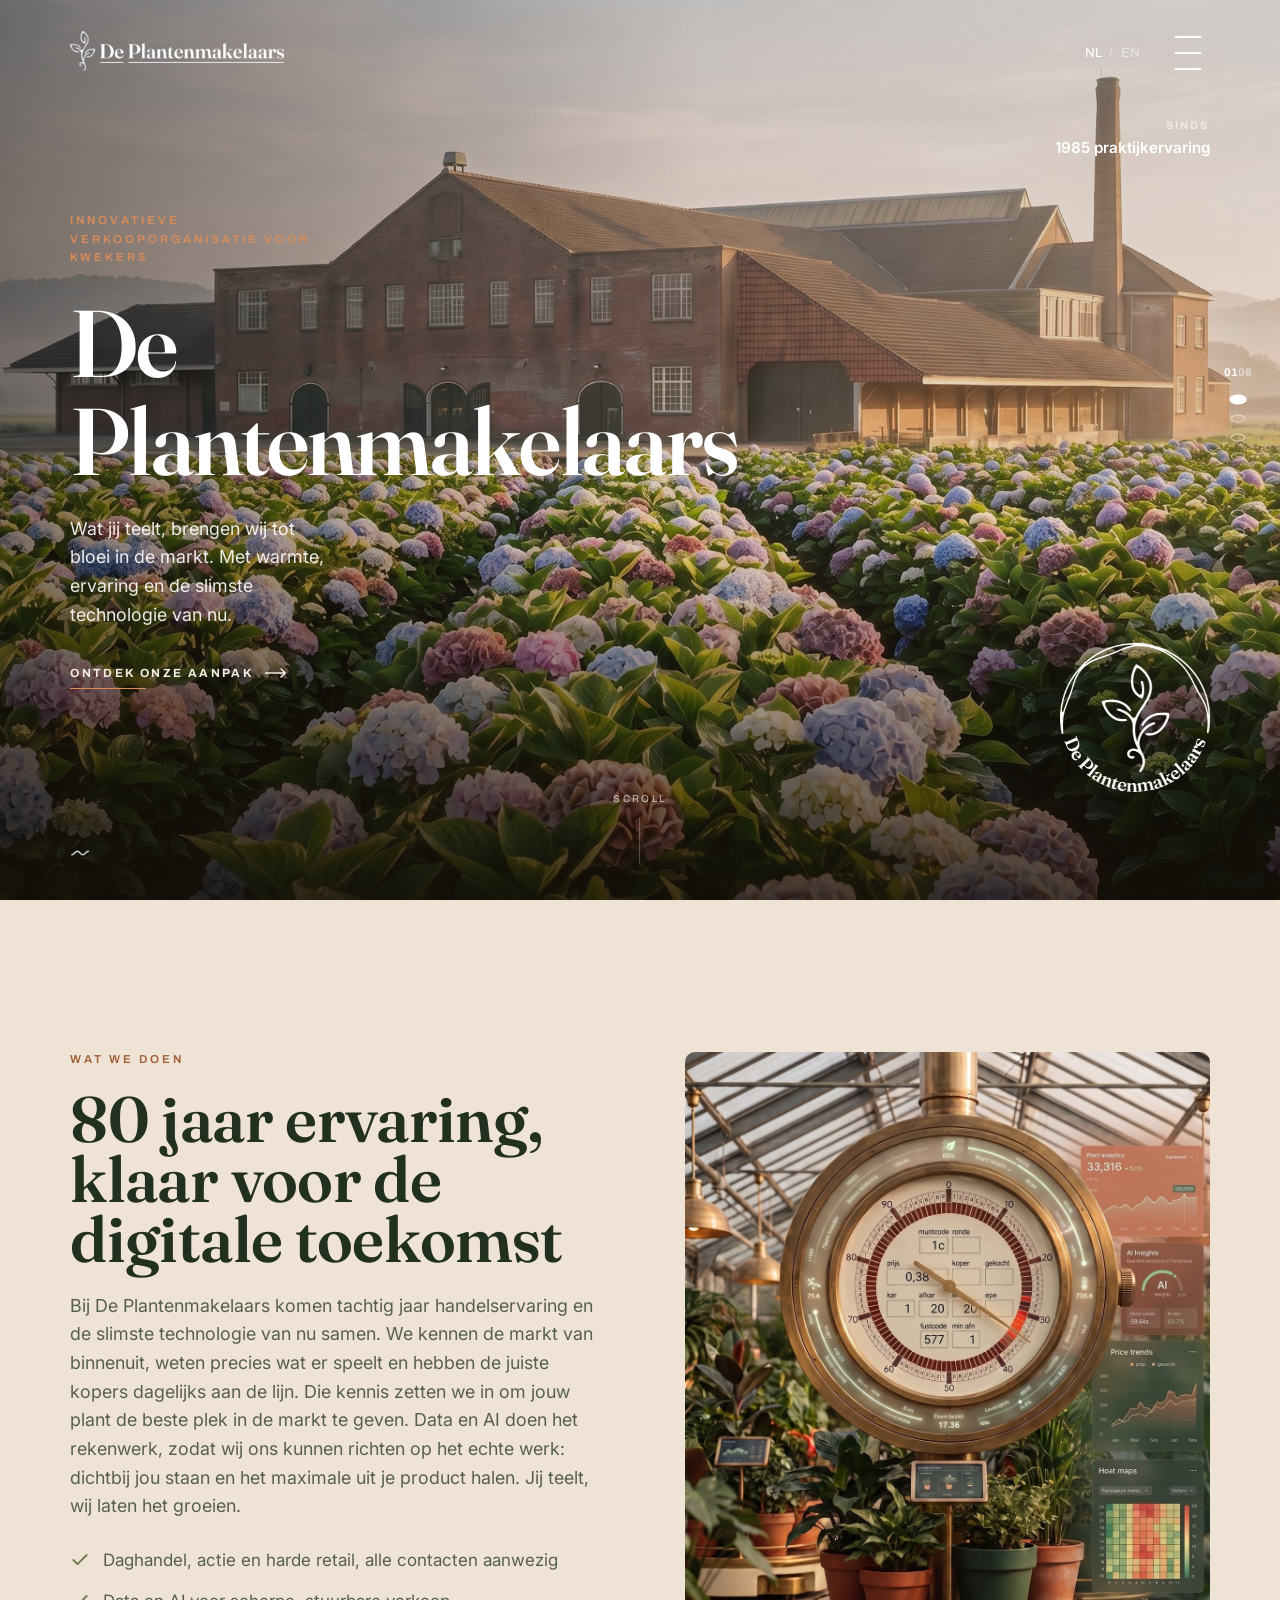
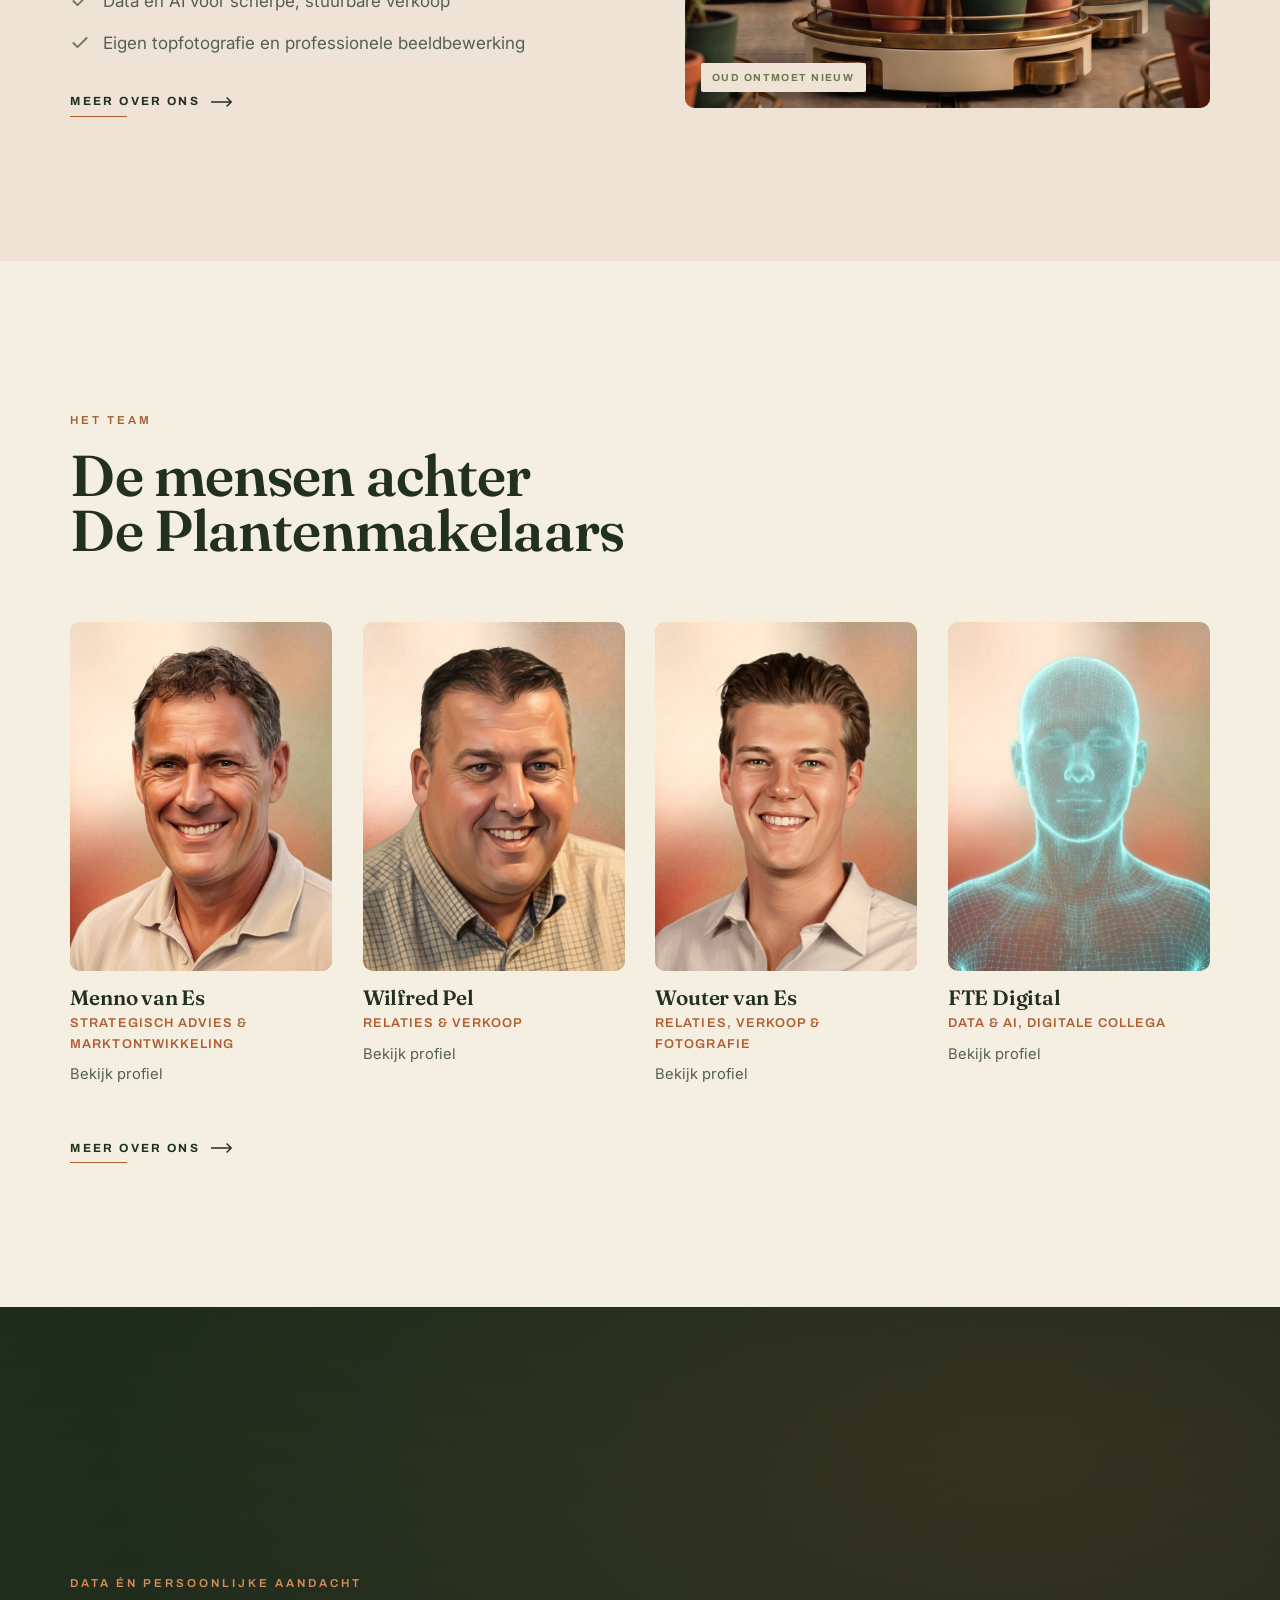
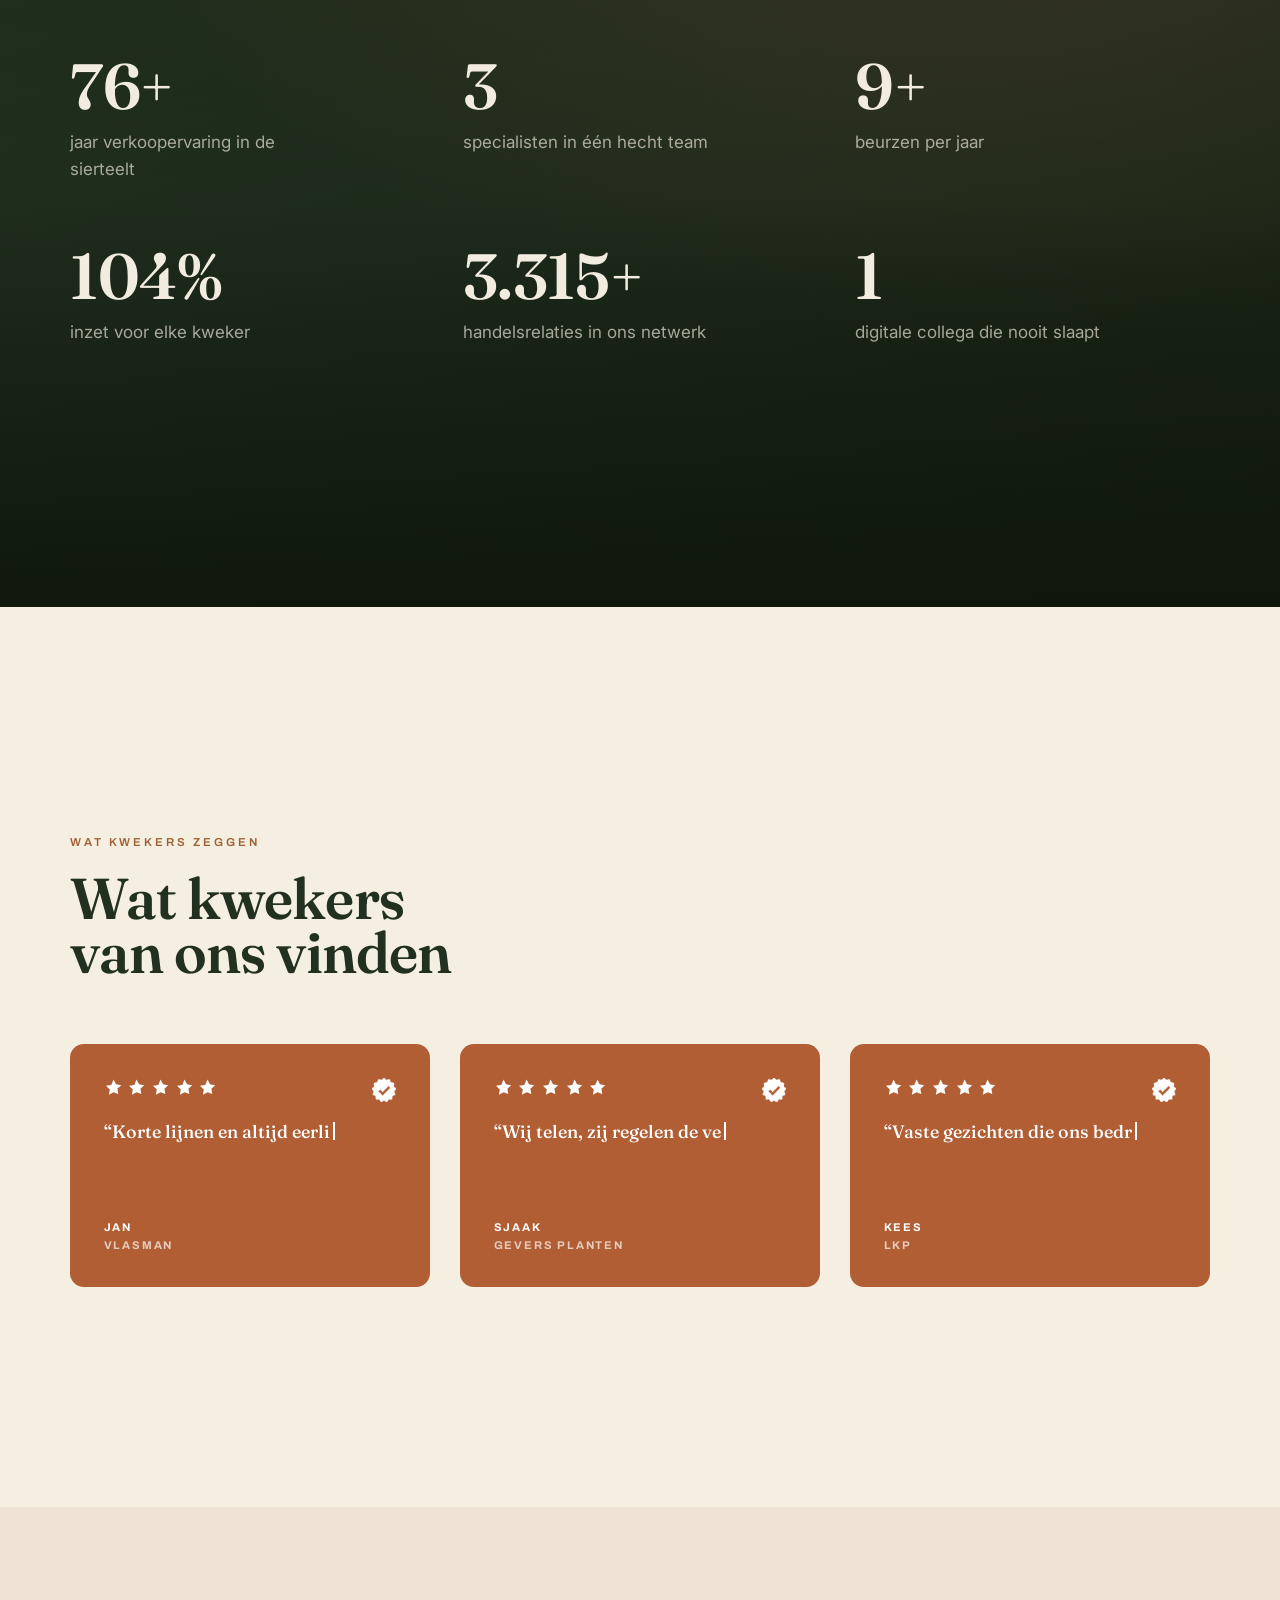
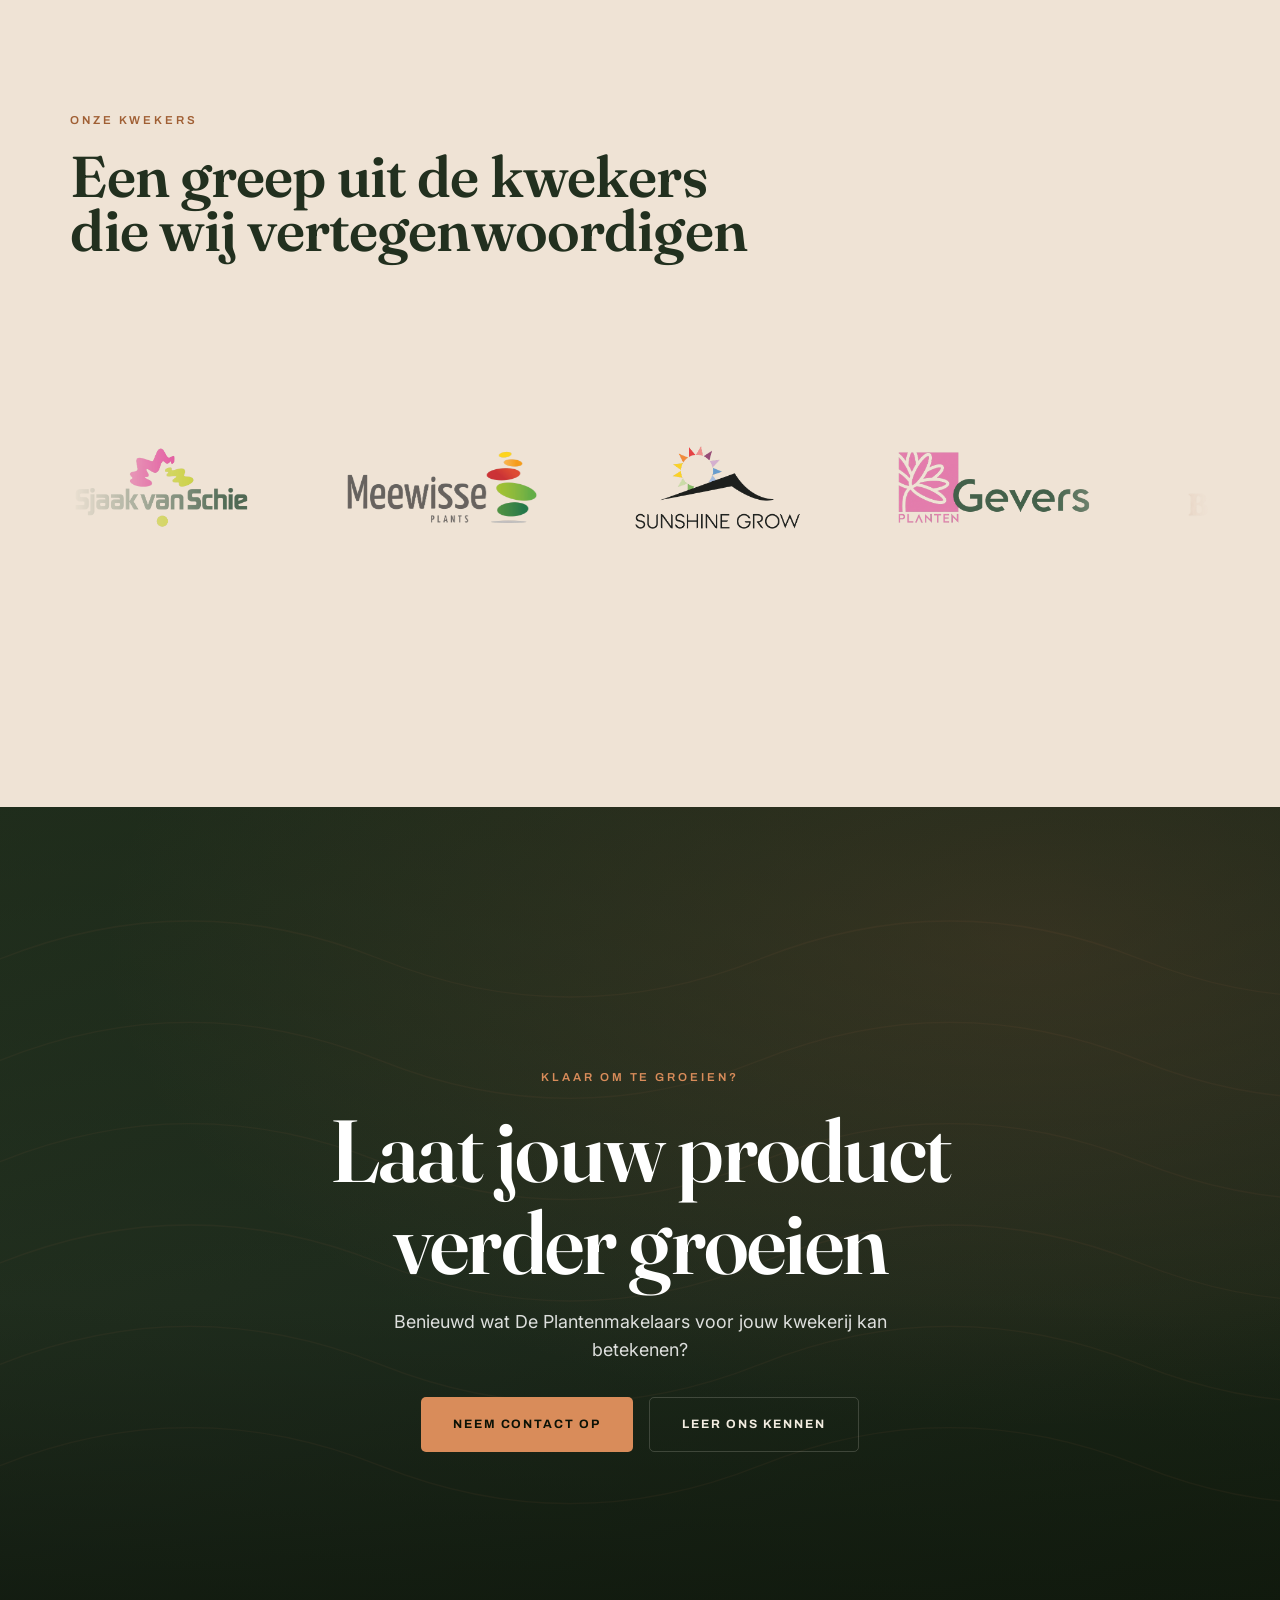
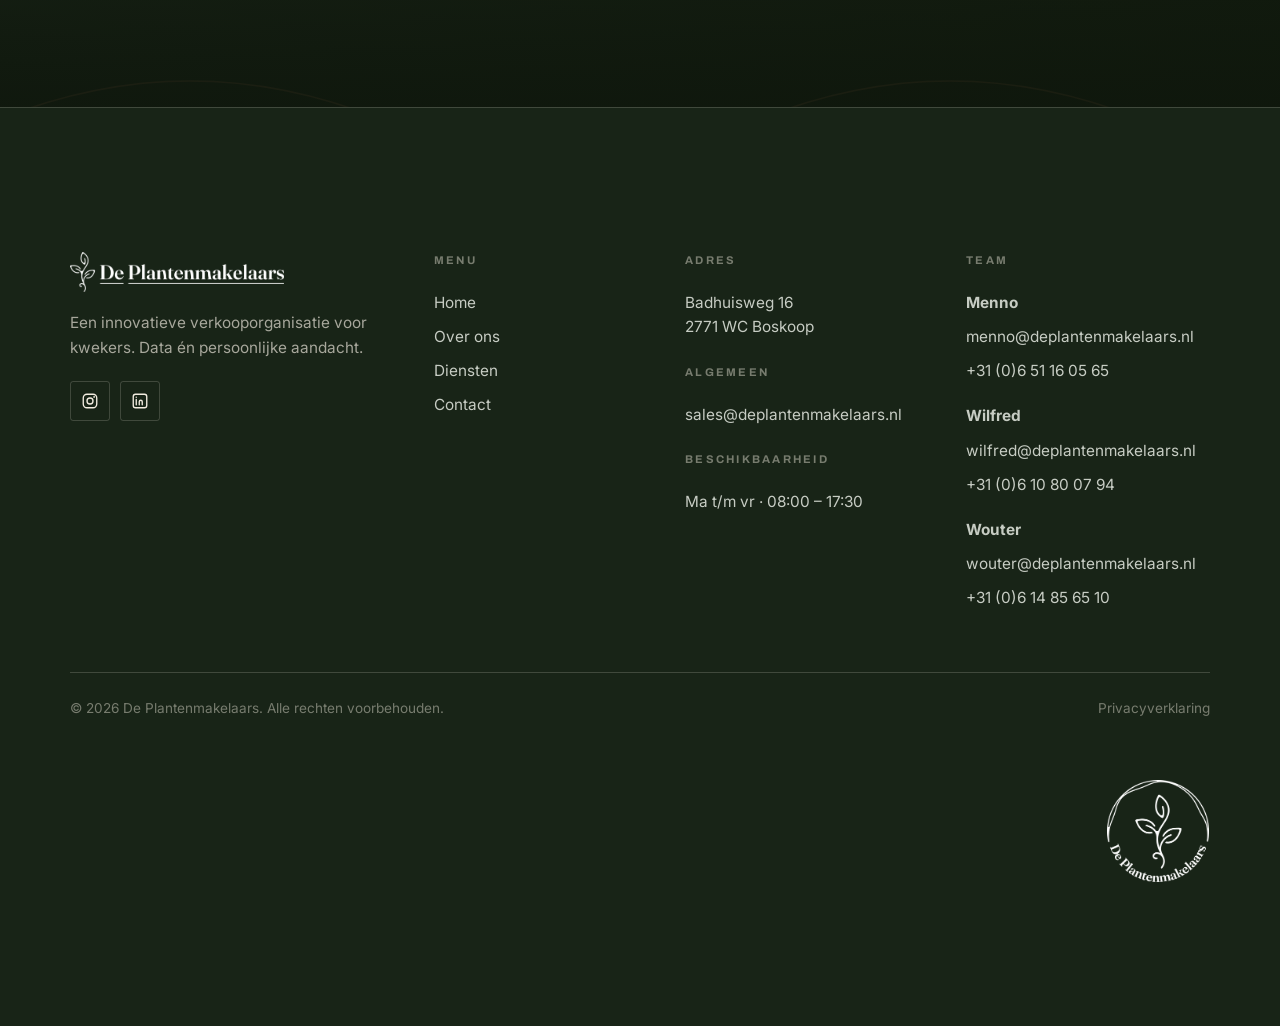
==== commit 0342a917: "4" ====
--- a/index.html
+++ b/index.html
@@ -221,6 +221,8 @@
         <p>Badhuisweg 16<br>2771 WC Boskoop</p>
         <h4 style="margin-top:1.2rem">Algemeen</h4>
         <a class="cx-mail" href="contact.html" data-e="c2FsZXNAZGVwbGFudGVubWFrZWxhYXJzLm5s">e-mailadres</a>
+        <h4 style="margin-top:1.2rem"><span data-lang-nl>Beschikbaarheid</span><span data-lang-en>Availability</span></h4>
+        <p><span data-lang-nl>Ma t/m vr · 08:00 – 17:30</span><span data-lang-en>Mon–Fri · 08:00 – 17:30</span></p>
       </div>
       <div class="footer-col">
         <h4>Team</h4>
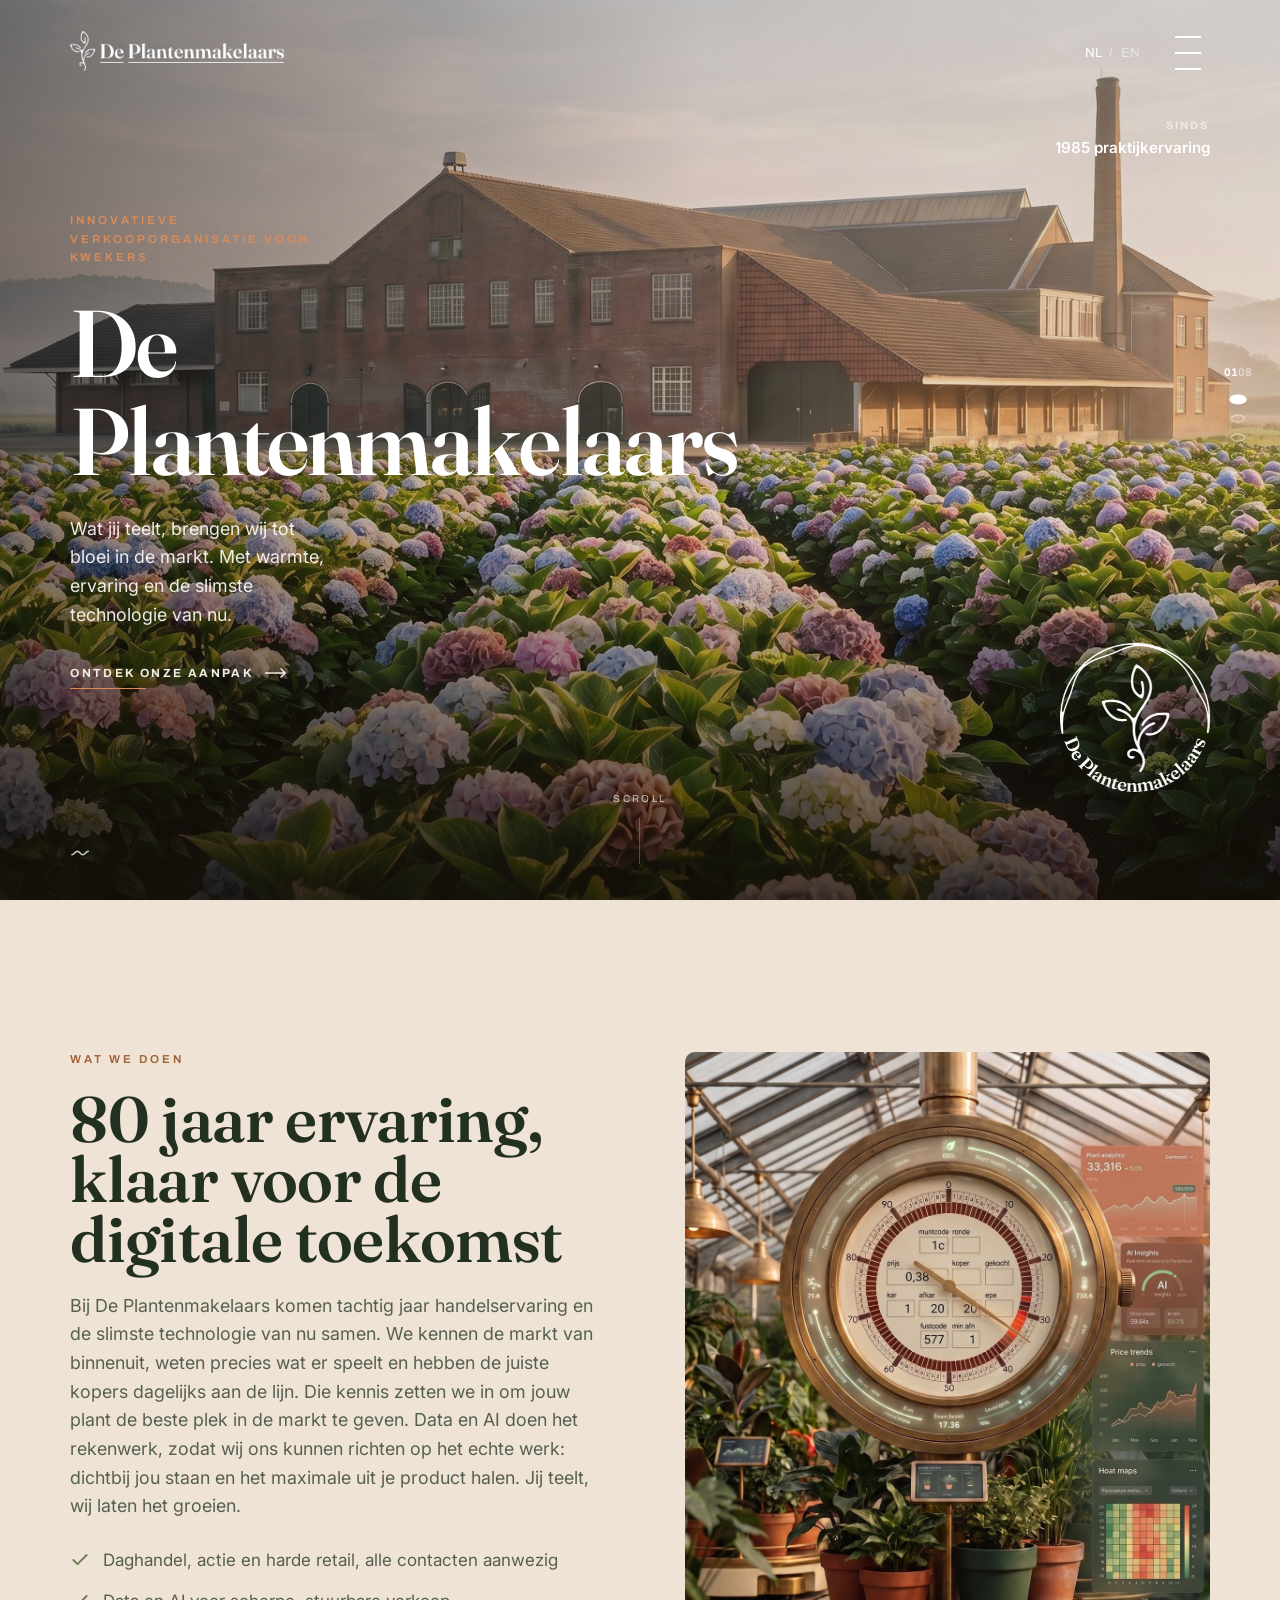
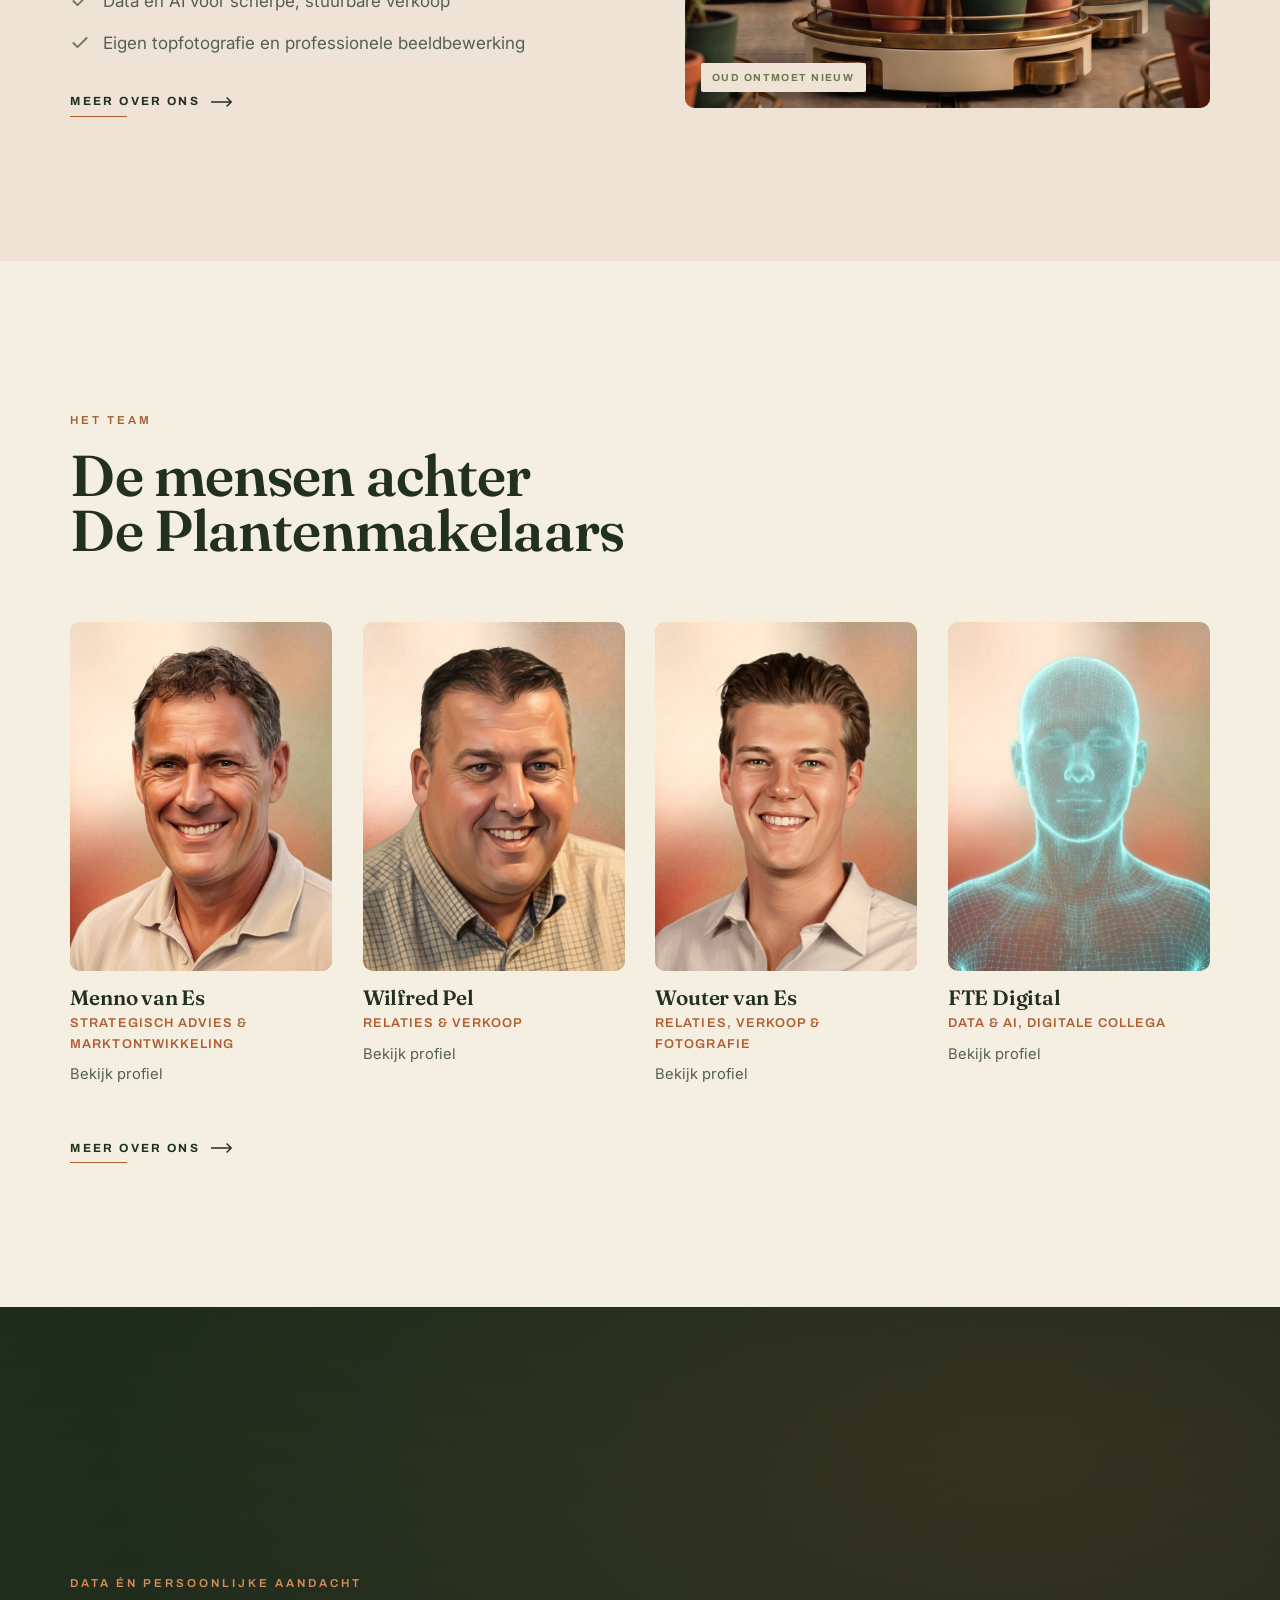
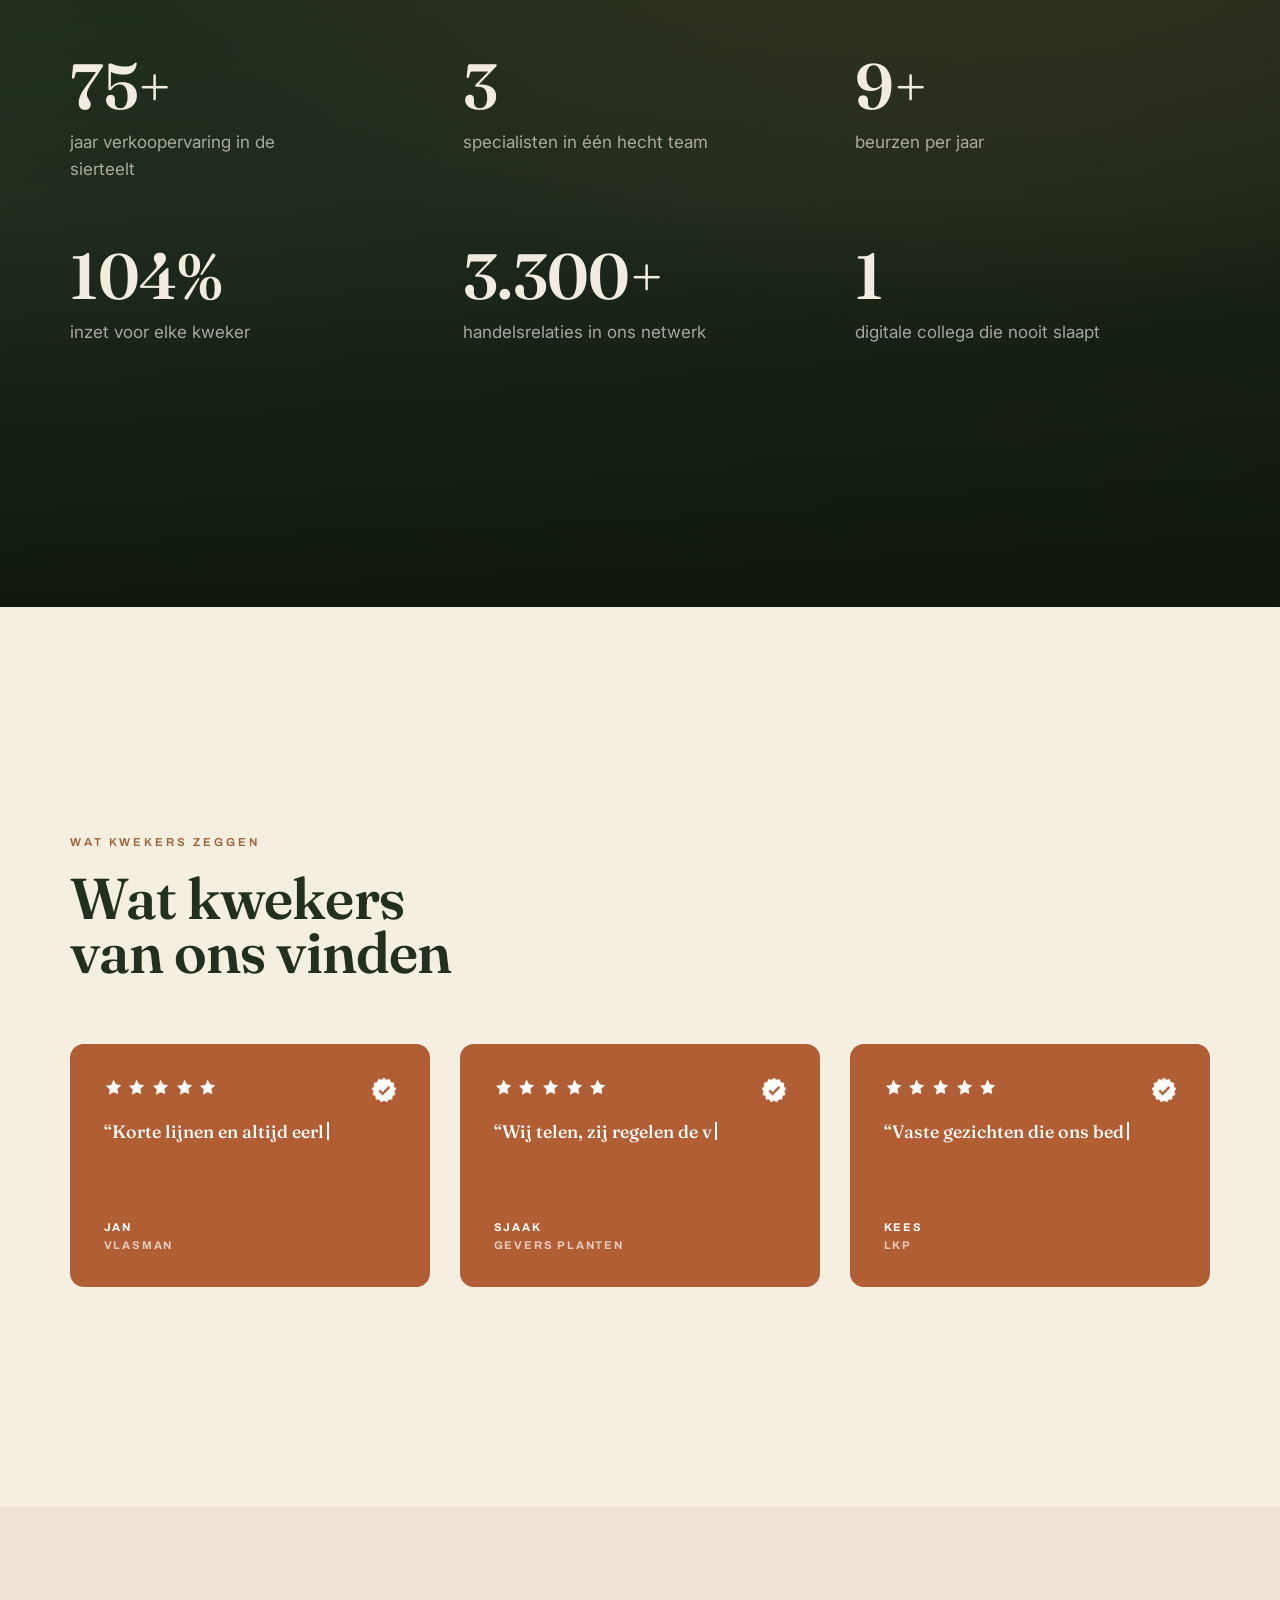
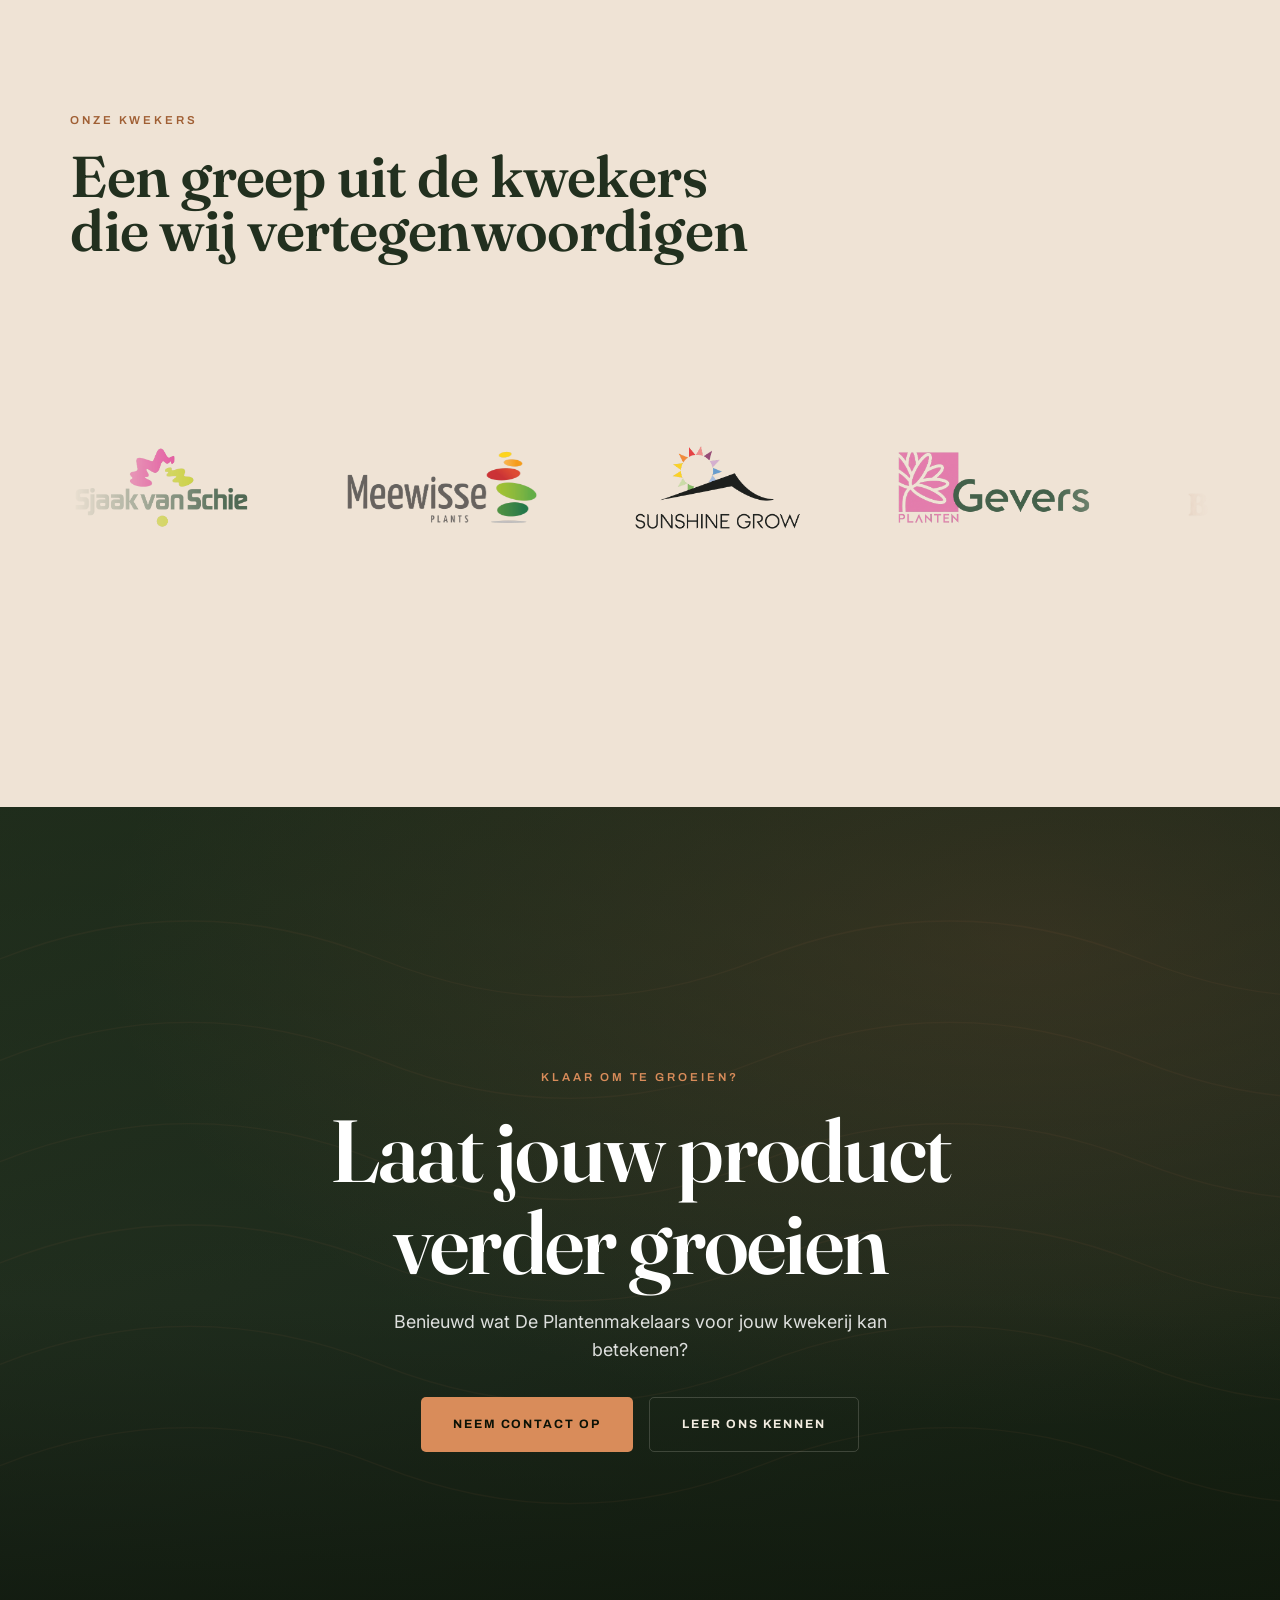
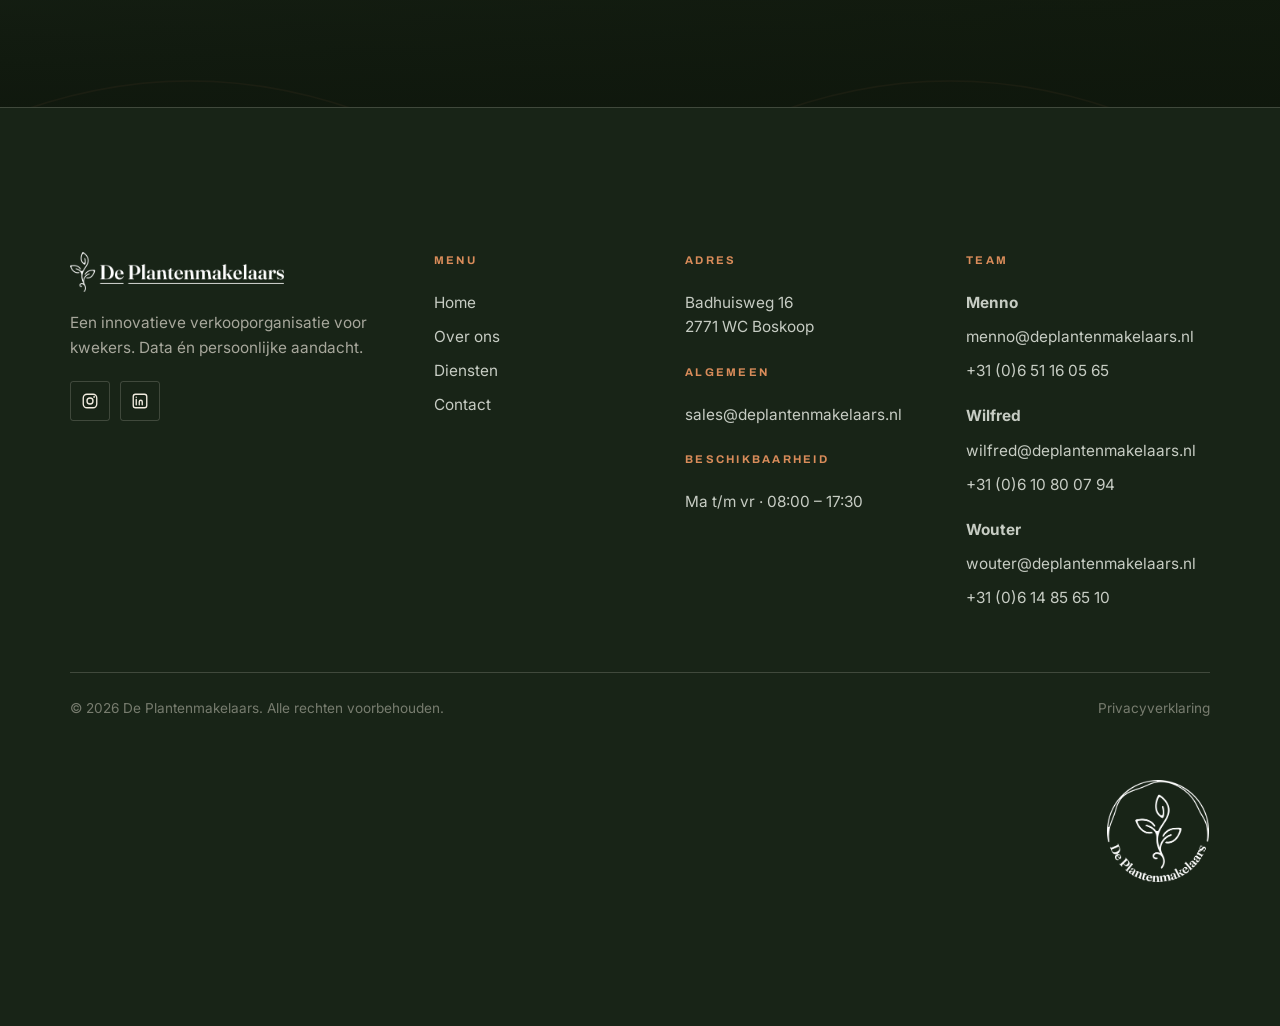
==== commit 6e70c337: "5" ====
--- a/index.html
+++ b/index.html
@@ -8,7 +8,7 @@
 <link rel="preconnect" href="https://fonts.googleapis.com">
 <link rel="preconnect" href="https://fonts.gstatic.com" crossorigin>
 <link href="https://fonts.googleapis.com/css2?family=Archivo:wght@400;500;600;700;800;900&family=Fraunces:opsz,wght@9..144,400;9..144,500;9..144,600;9..144,900&family=Inter:wght@400;500;600&display=swap" rel="stylesheet">
-<link rel="stylesheet" href="styles.css?v=15">
+<link rel="stylesheet" href="styles.css?v=16">
 </head>
 <body>
 
--- a/styles.css
+++ b/styles.css
@@ -512,7 +512,7 @@
 @media (max-width: 980px) { .footer-grid { grid-template-columns: 1fr 1fr; } }
 .footer .logo { mix-blend-mode: normal; margin-bottom: 1.2rem; }
 .footer p { color: var(--muted); font-size: .96rem; max-width: 36ch; }
-.footer h4 { font-family: var(--font-head); font-size: .7rem; letter-spacing: .2em; text-transform: uppercase; color: var(--faint); margin-bottom: 1rem; }
+.footer h4 { font-family: var(--font-head); font-size: .7rem; letter-spacing: .2em; text-transform: uppercase; color: var(--accent-d); margin-bottom: 1rem; }
 .footer-col a, .footer-col p { display: block; color: rgba(243,246,239,.8); padding-block: .3rem; font-size: .96rem; }
 .footer-col .foot-label { font-family: var(--font-label); text-transform: uppercase; letter-spacing: .14em; font-size: .66rem; color: var(--muted); margin: .9rem 0 -.1rem; padding-block: 0; }
 .footer-col a:hover { color: var(--accent-d); }
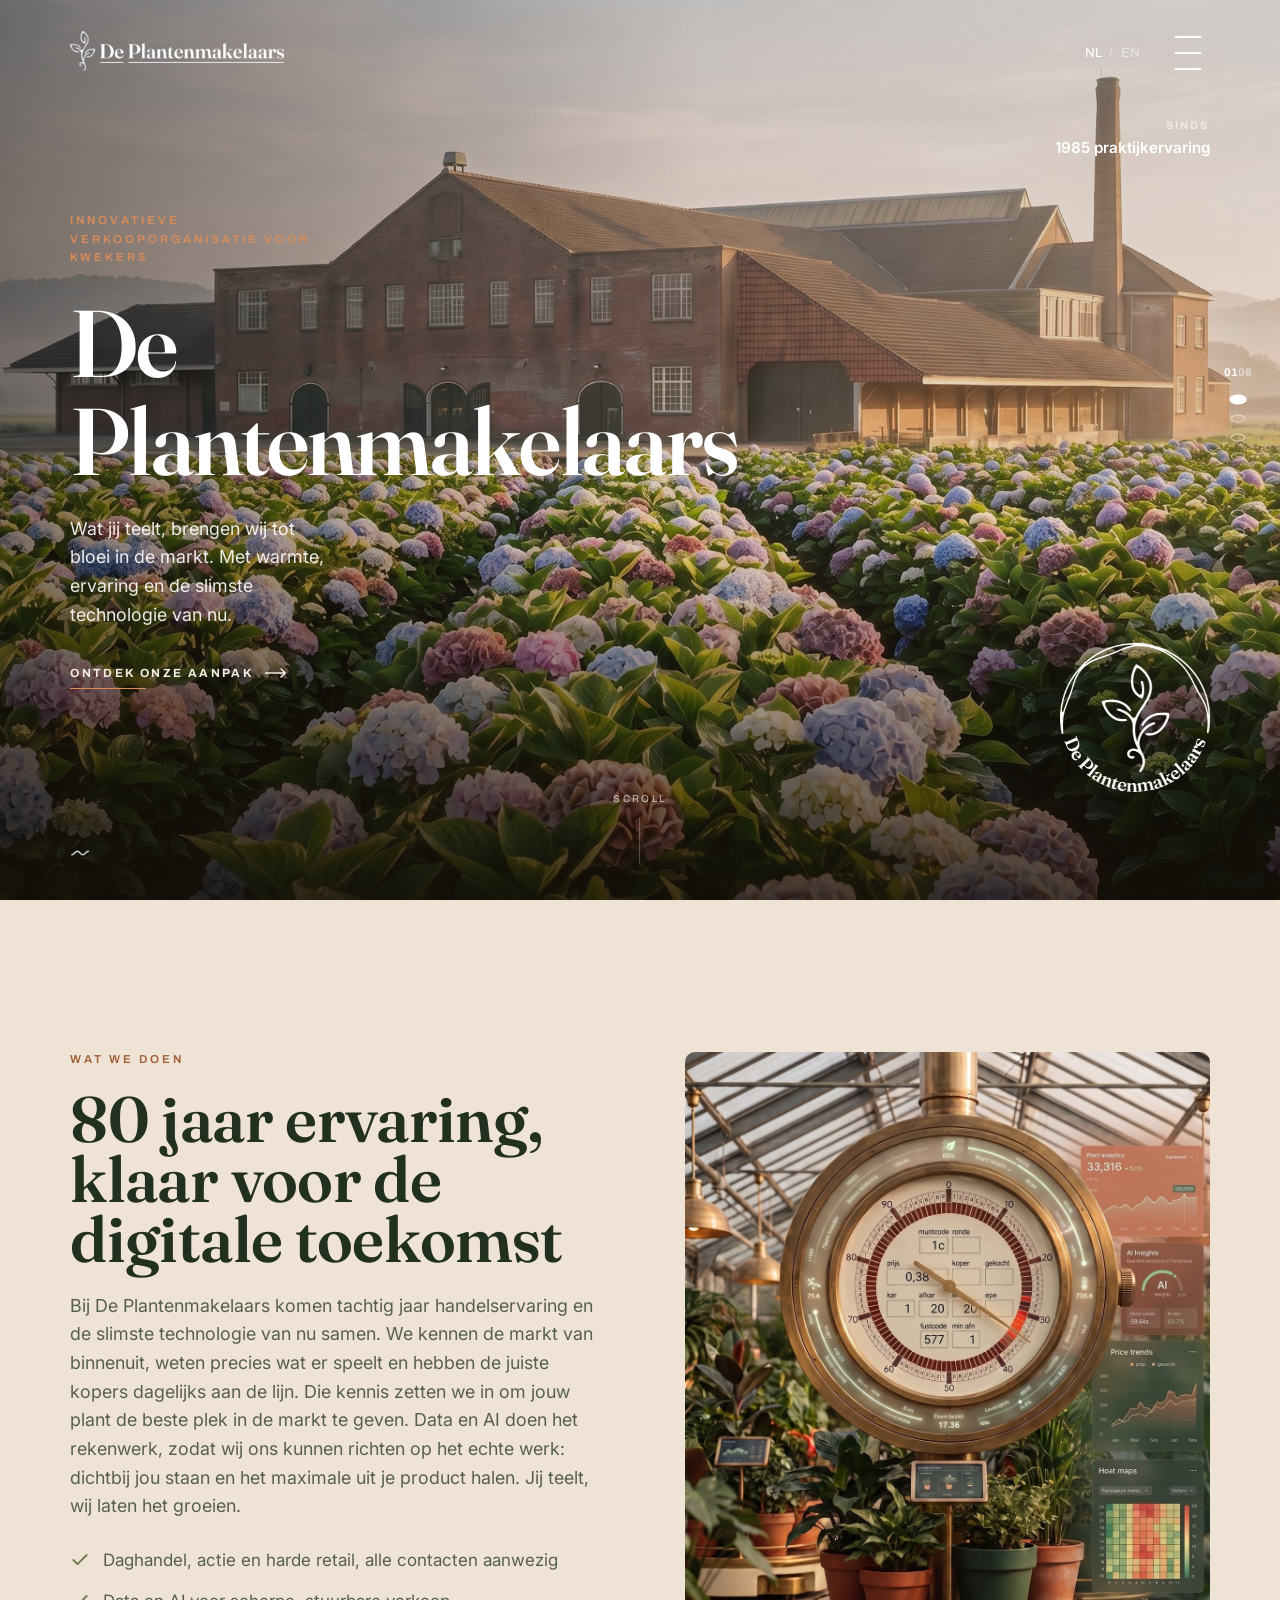
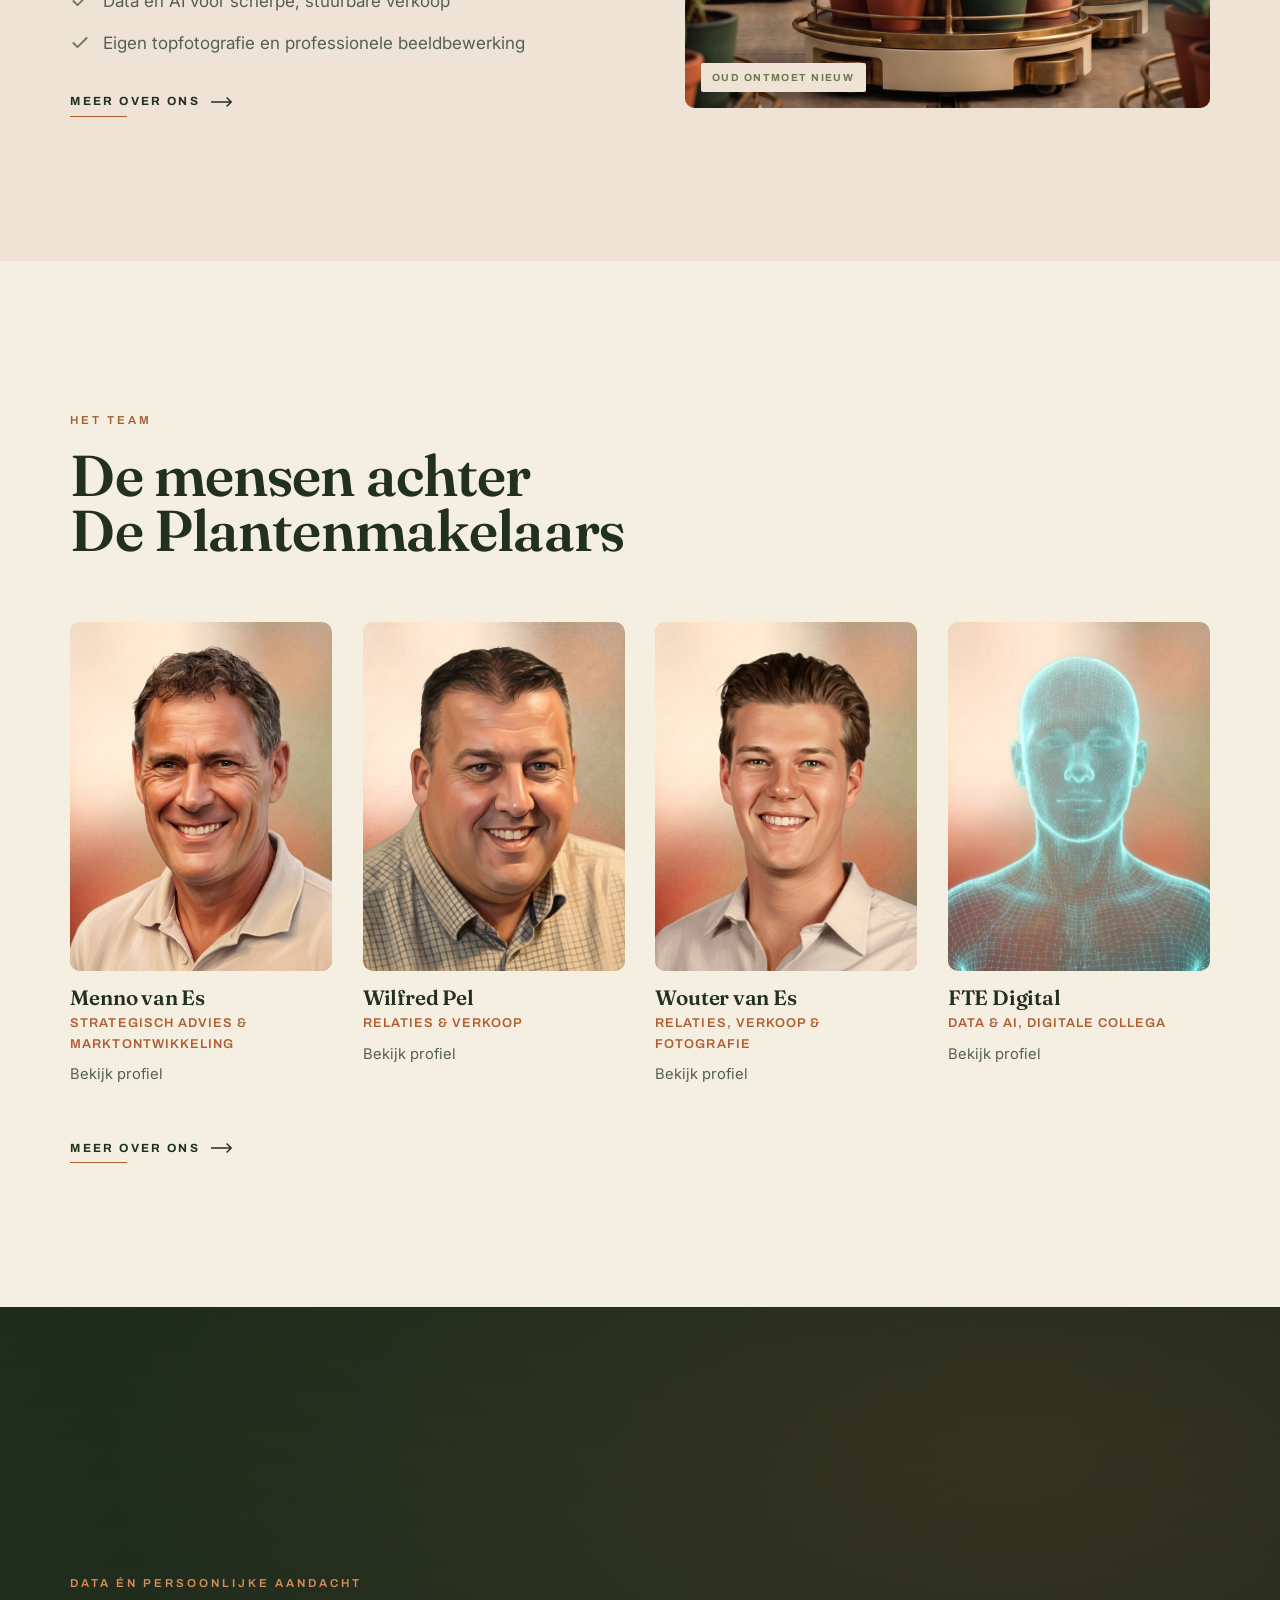
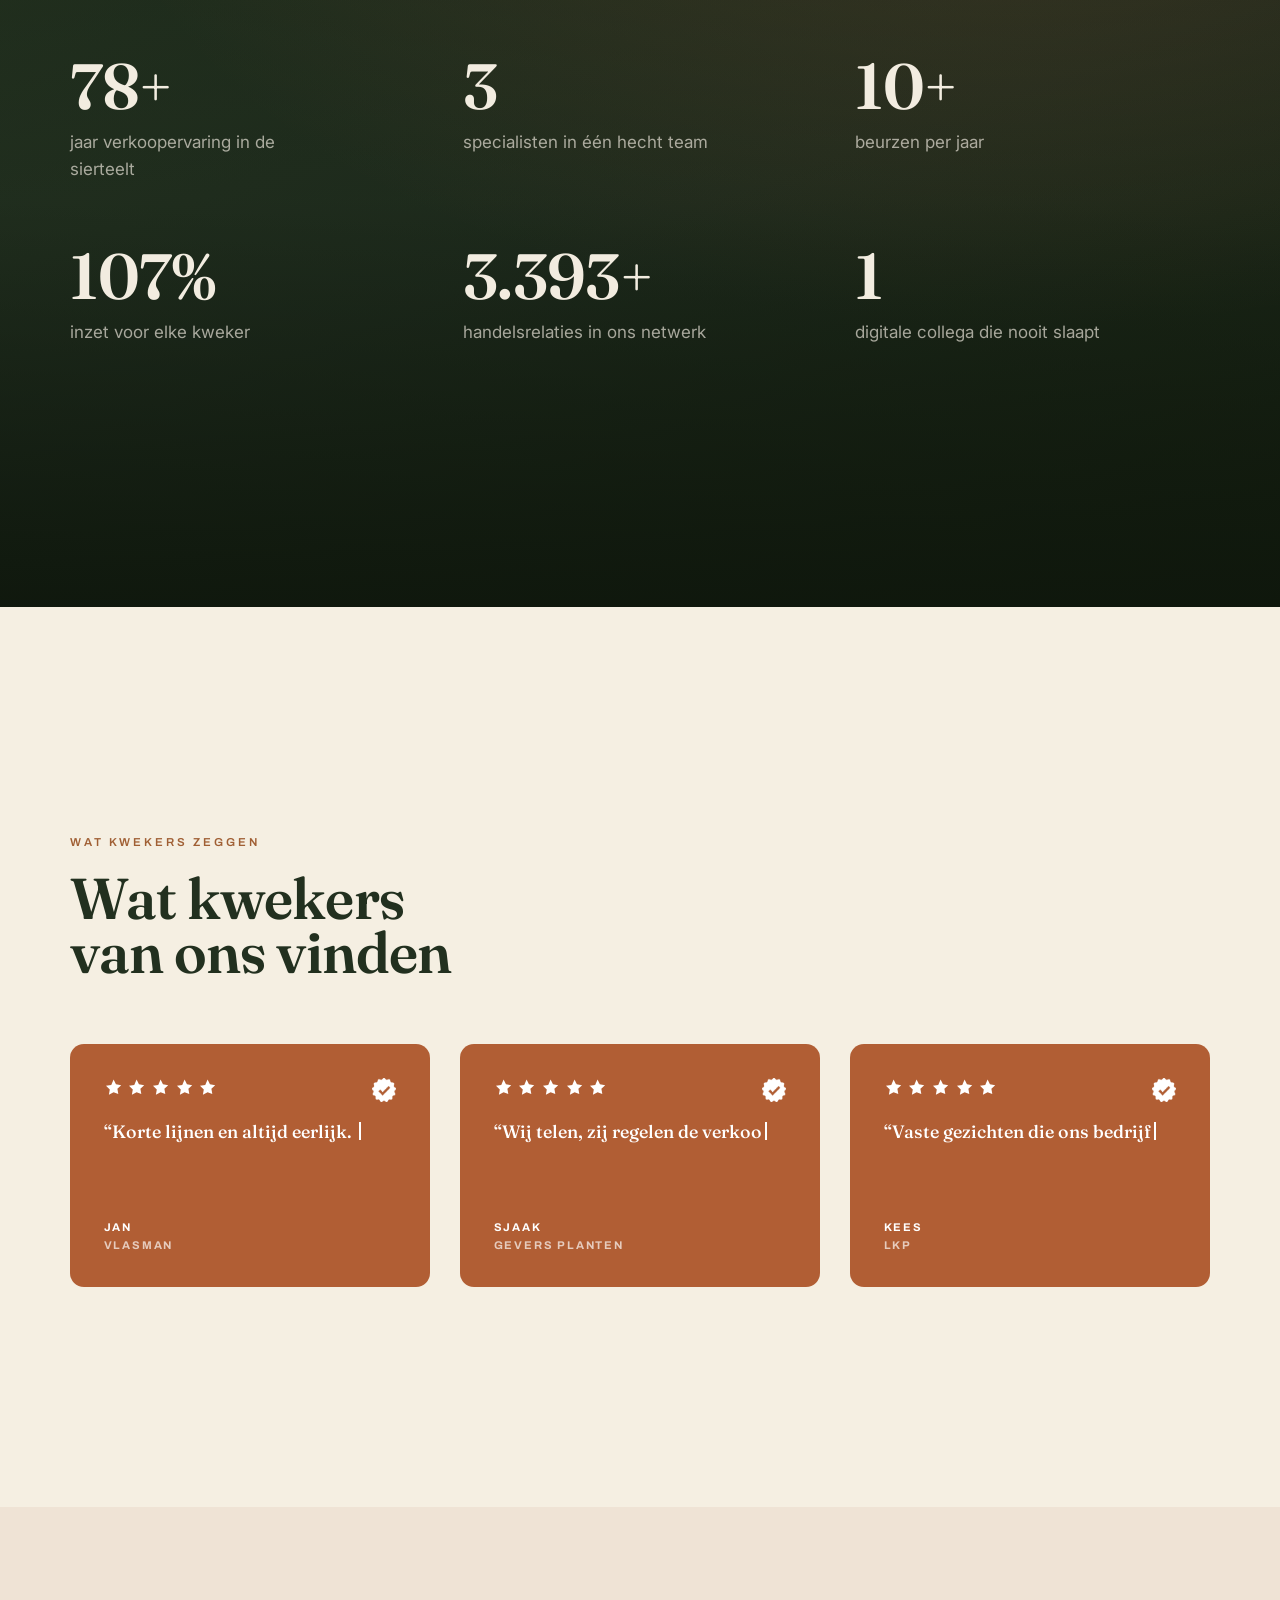
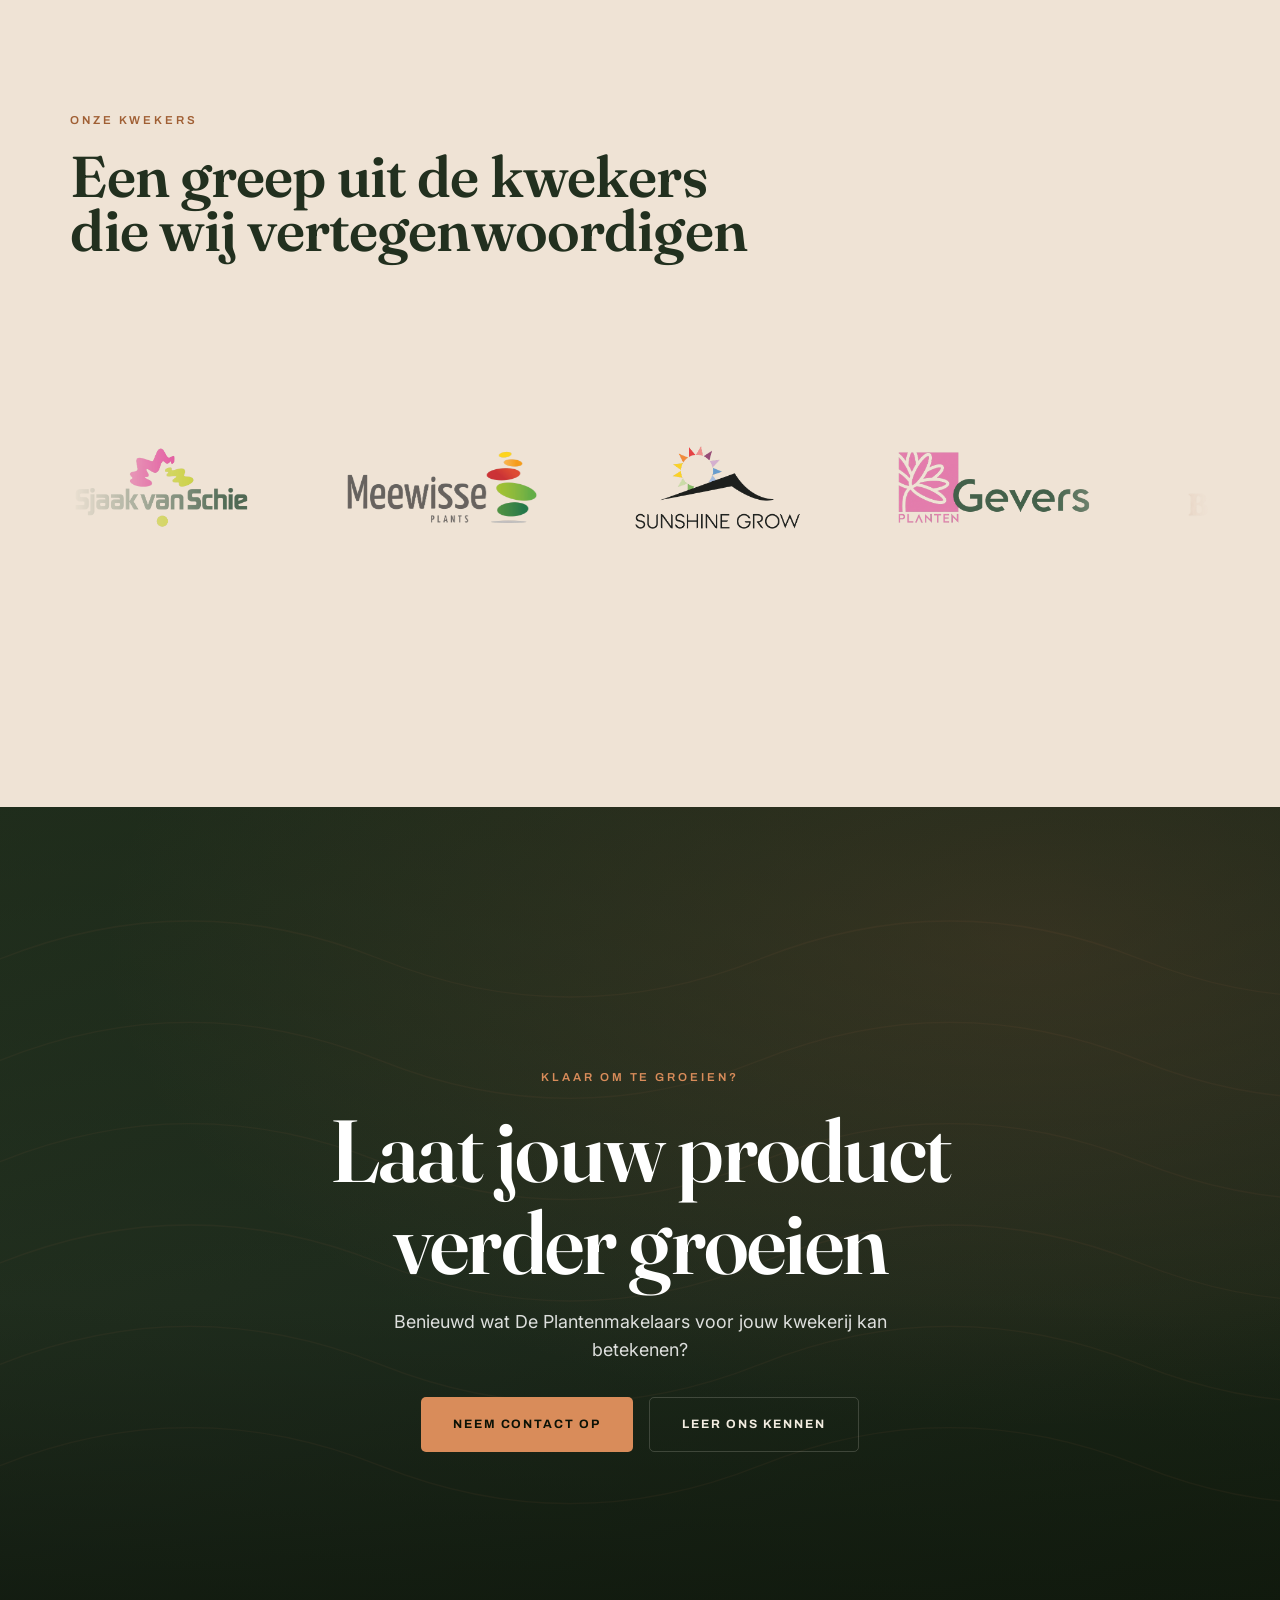
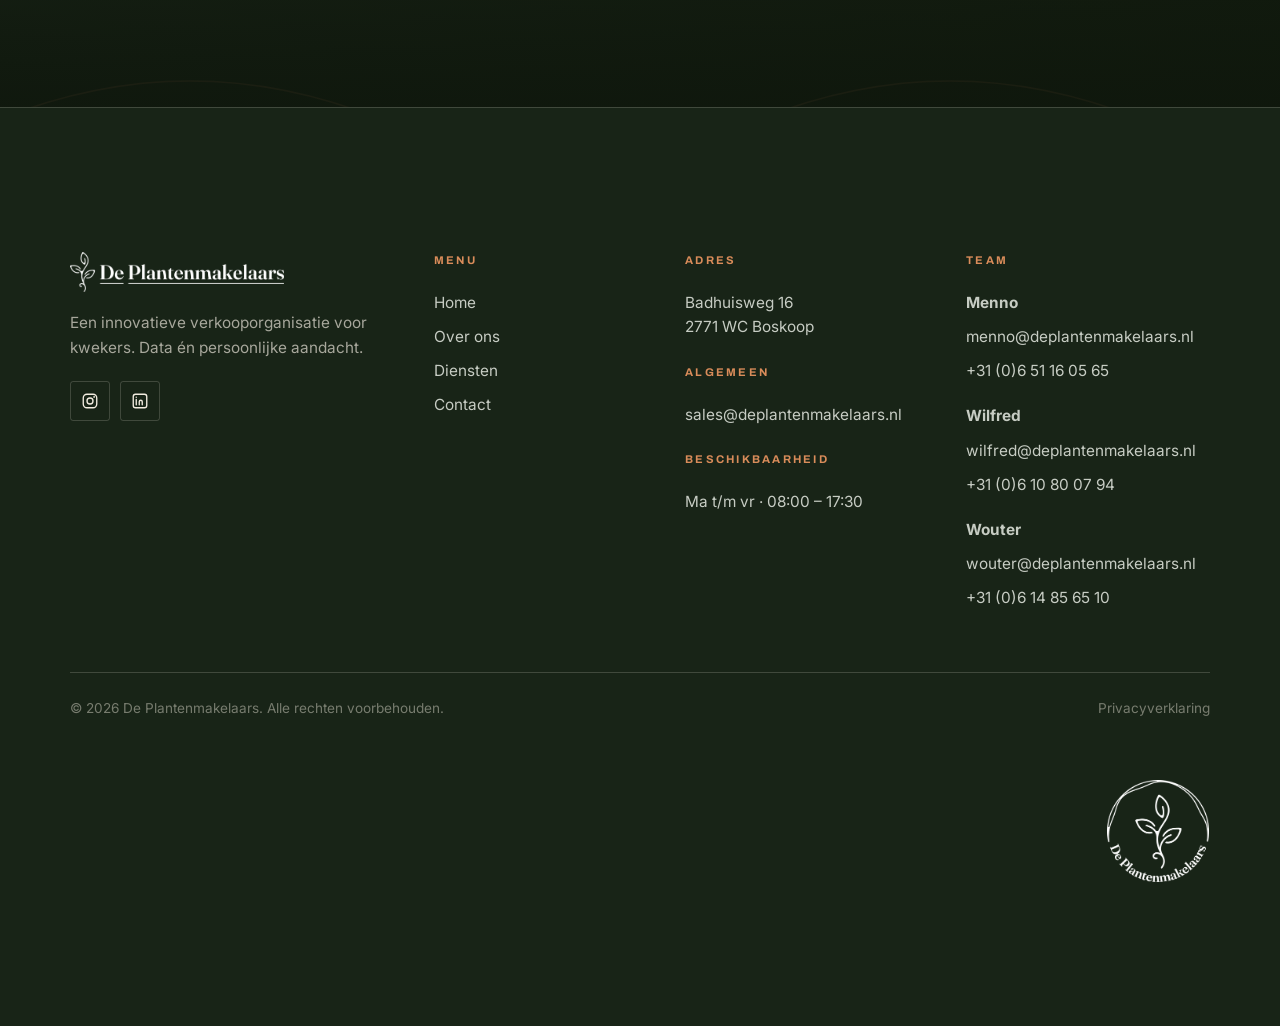
==== commit 899ee9ac: "6" ====
--- a/index.html
+++ b/index.html
@@ -8,7 +8,7 @@
 <link rel="preconnect" href="https://fonts.googleapis.com">
 <link rel="preconnect" href="https://fonts.gstatic.com" crossorigin>
 <link href="https://fonts.googleapis.com/css2?family=Archivo:wght@400;500;600;700;800;900&family=Fraunces:opsz,wght@9..144,400;9..144,500;9..144,600;9..144,900&family=Inter:wght@400;500;600&display=swap" rel="stylesheet">
-<link rel="stylesheet" href="styles.css?v=16">
+<link rel="stylesheet" href="styles.css?v=17">
 </head>
 <body>
 
--- a/styles.css
+++ b/styles.css
@@ -521,7 +521,7 @@
 .socials a:hover { border-color: var(--accent-d); color: var(--accent-d); }
 .socials svg { width: 18px; height: 18px; }
 .footer-bottom { margin-top: clamp(34px, 5vw, 56px); padding-top: 1.6rem; border-top: 1px solid var(--line-d); display: flex; flex-wrap: wrap; justify-content: space-between; gap: .6rem 1.4rem; font-size: .85rem; color: var(--faint); }
-@media (max-width: 760px) { .footer-grid { grid-template-columns: 1fr; } }
+@media (max-width: 760px) { .footer-grid { grid-template-columns: 1fr; } .footer-col + .footer-col { margin-top: 30px; } }
 
 /* ronddraaiend logo, rechts onderaan elke pagina onder de privacyverklaring */
 .footer-badge { width: 100%; display: flex; justify-content: flex-end; margin-top: clamp(28px, 5vw, 60px); }
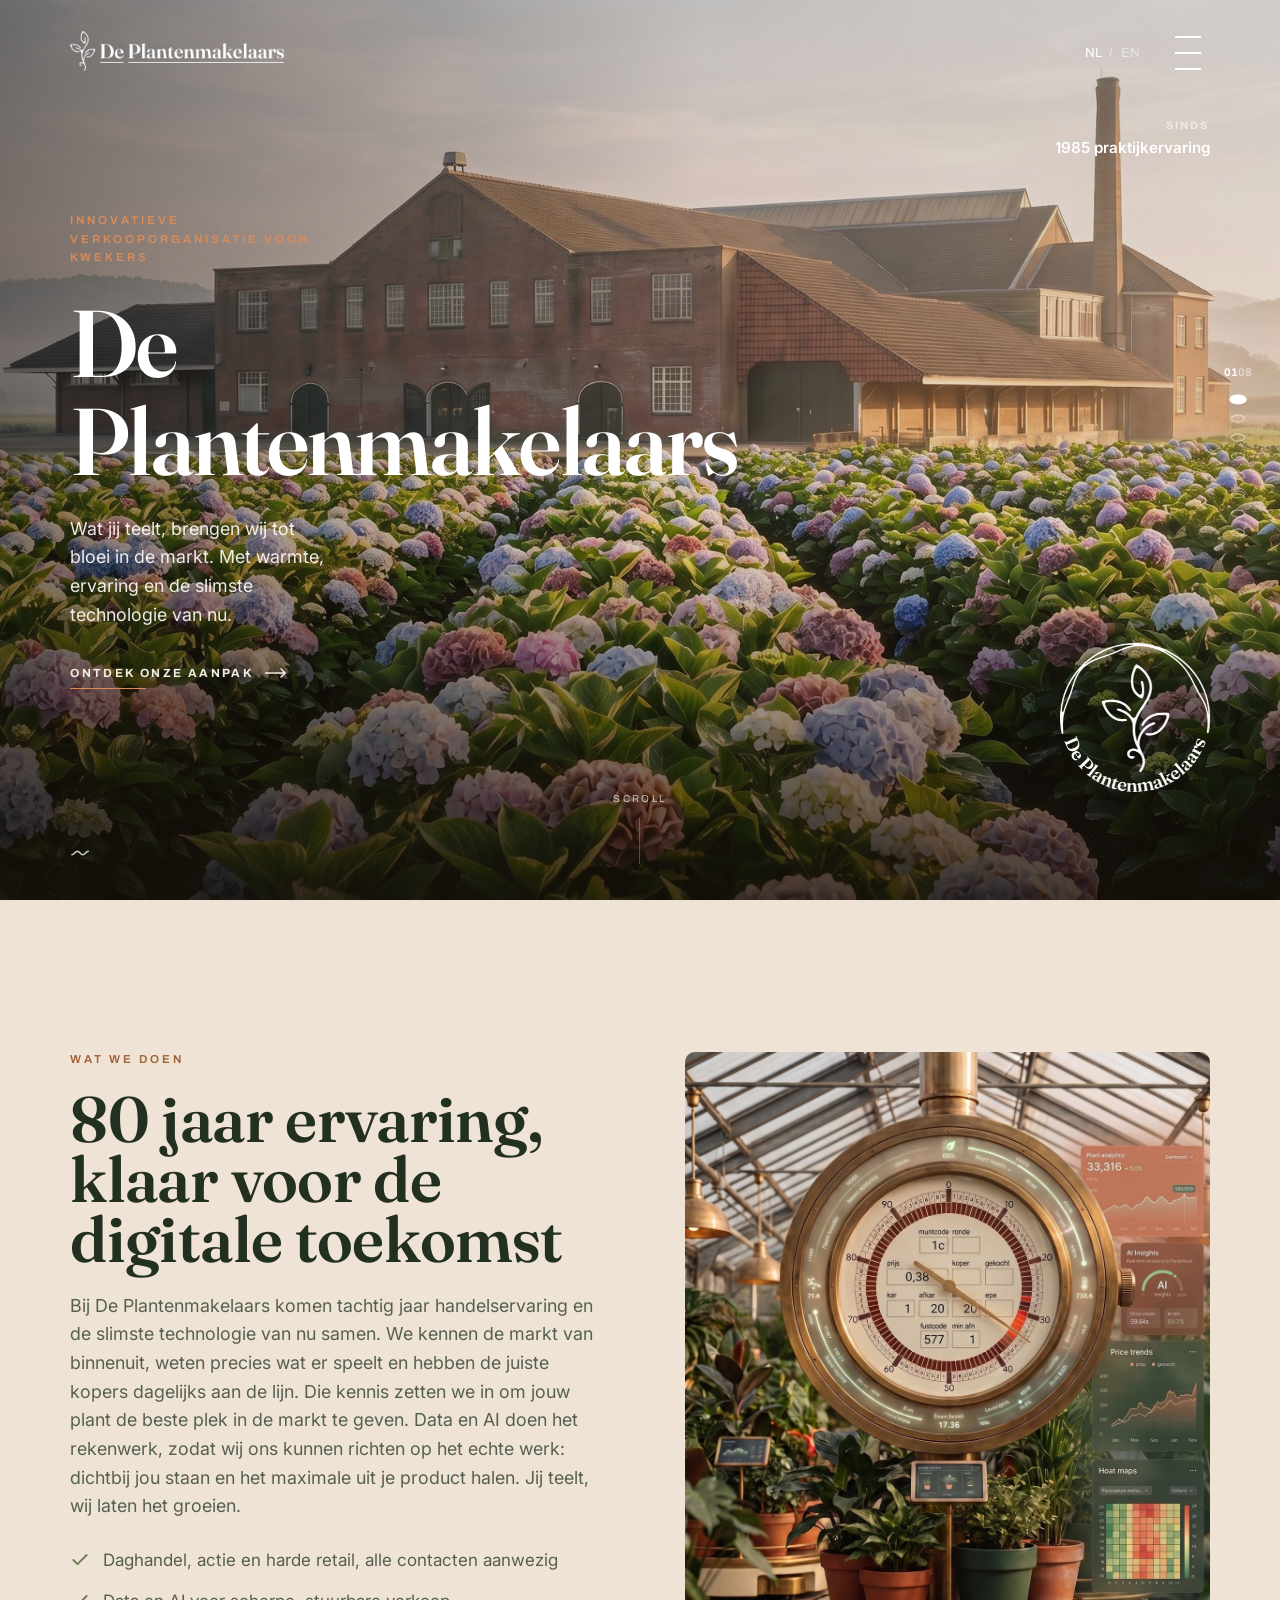
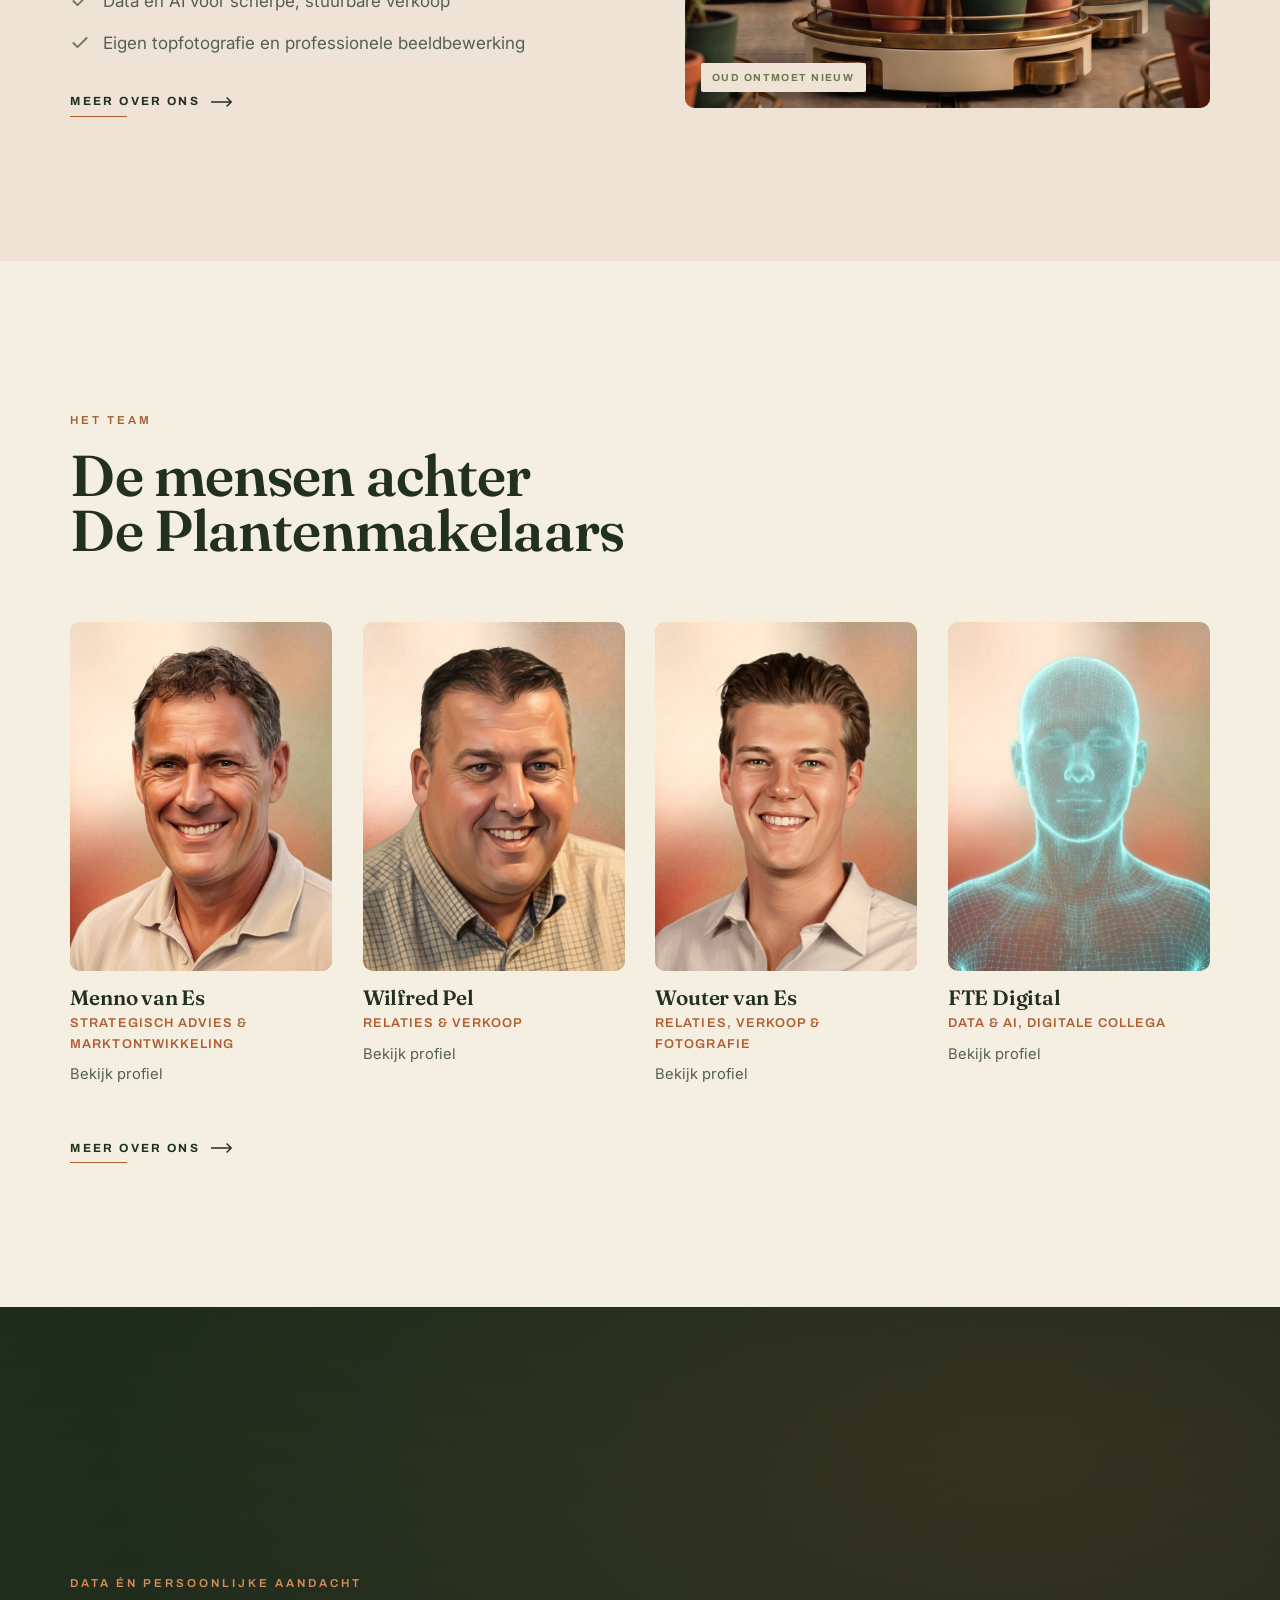
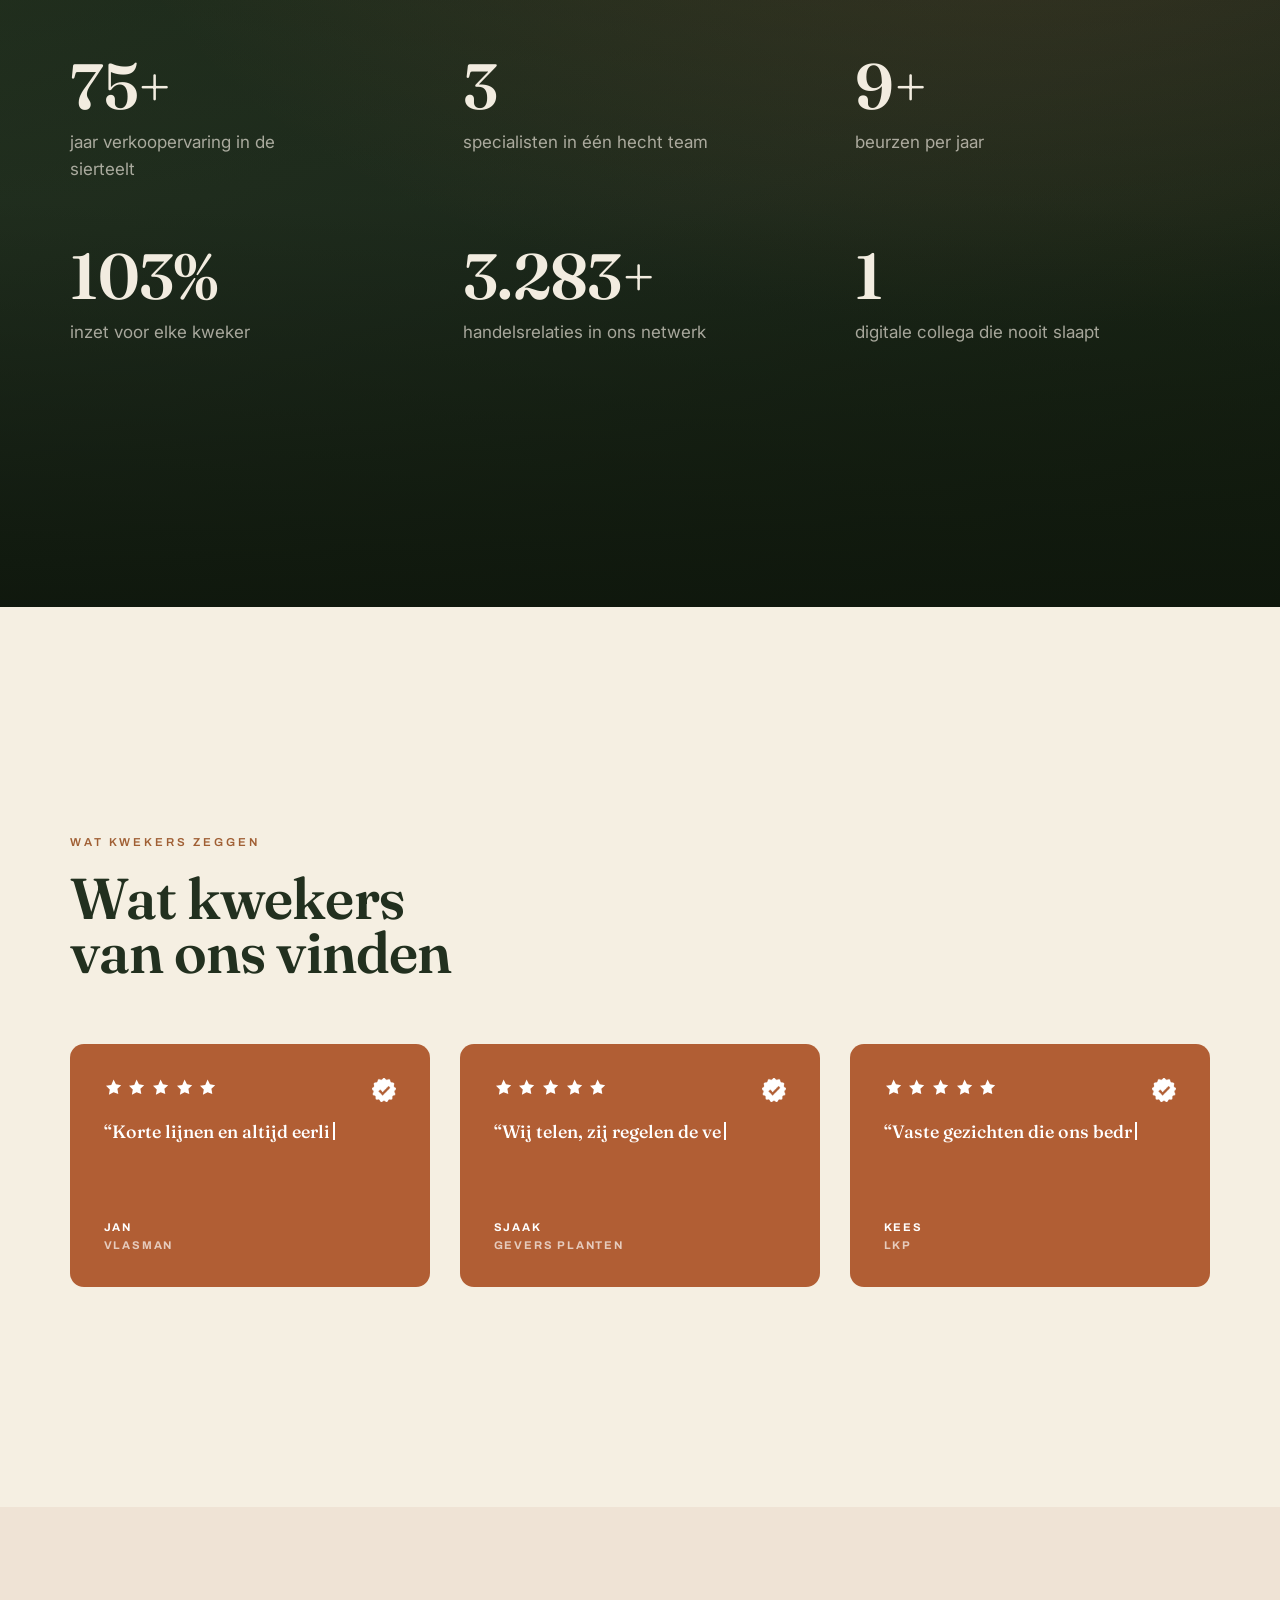
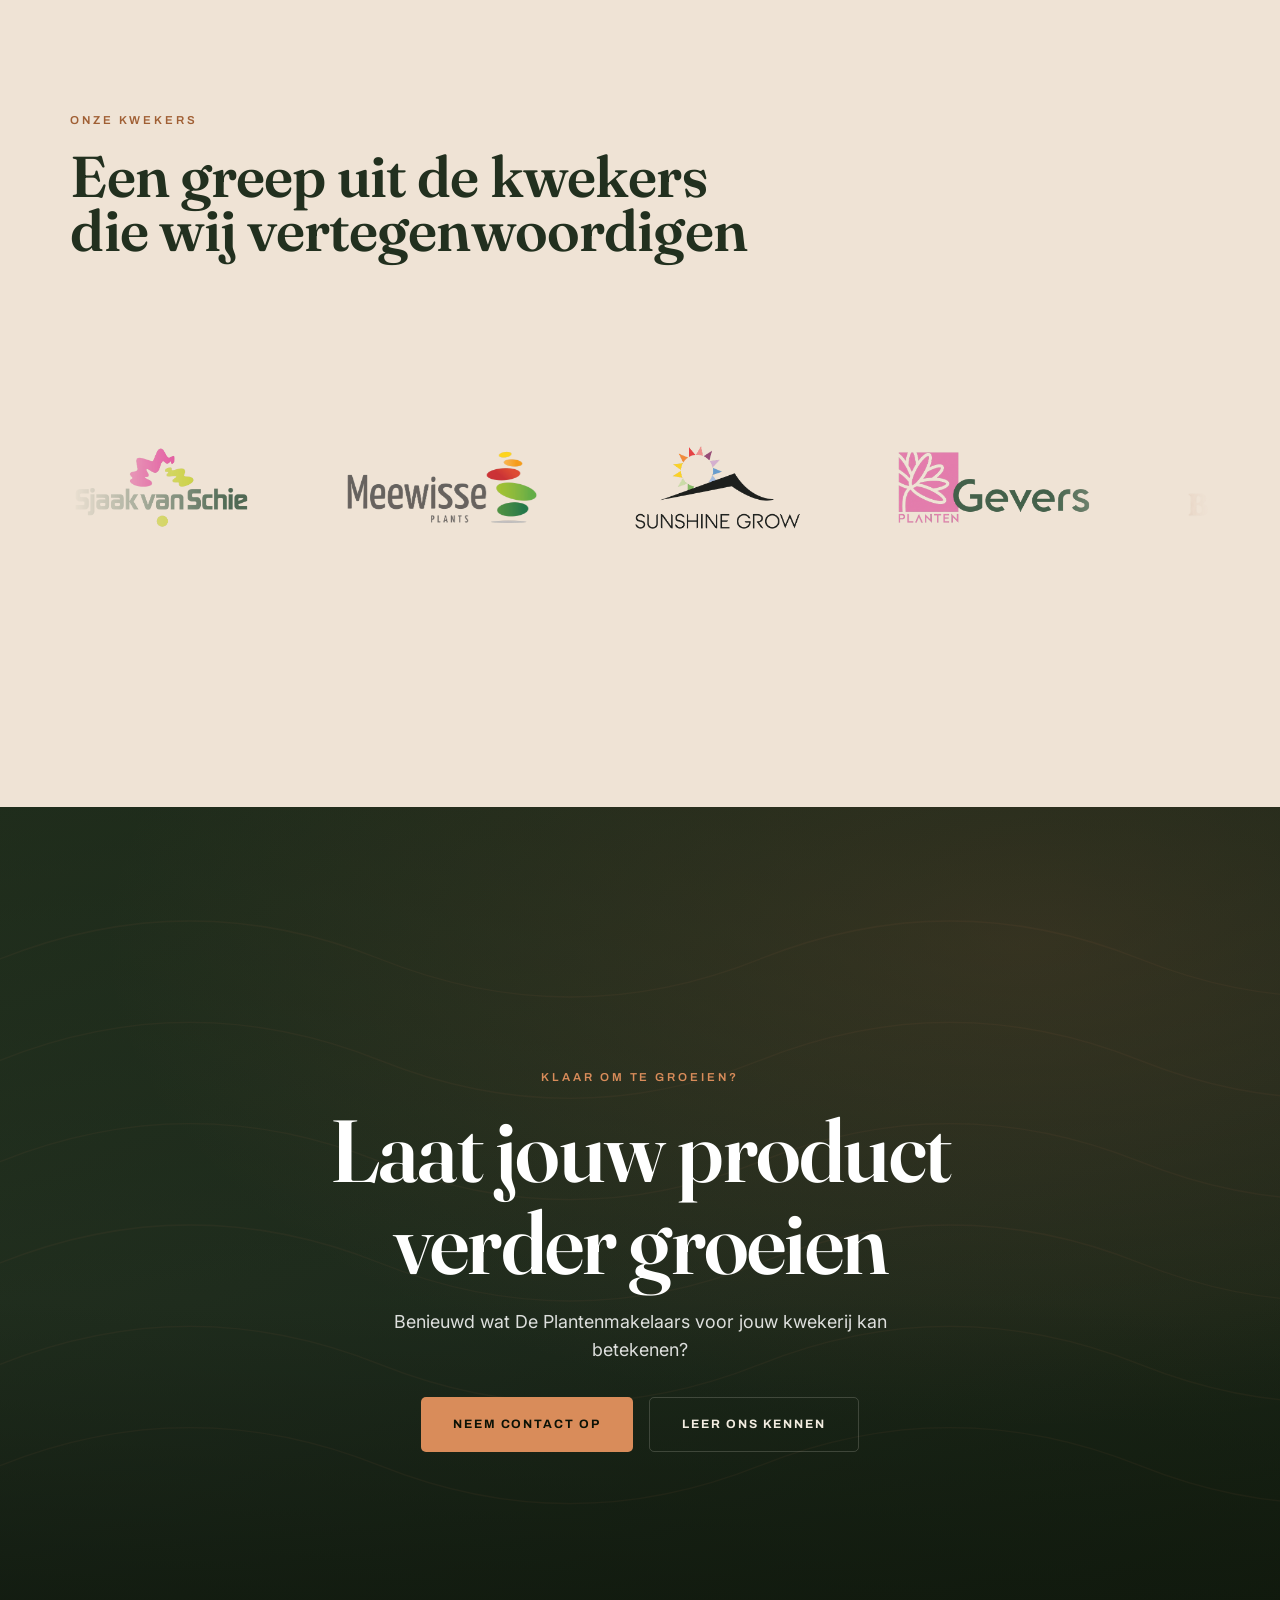
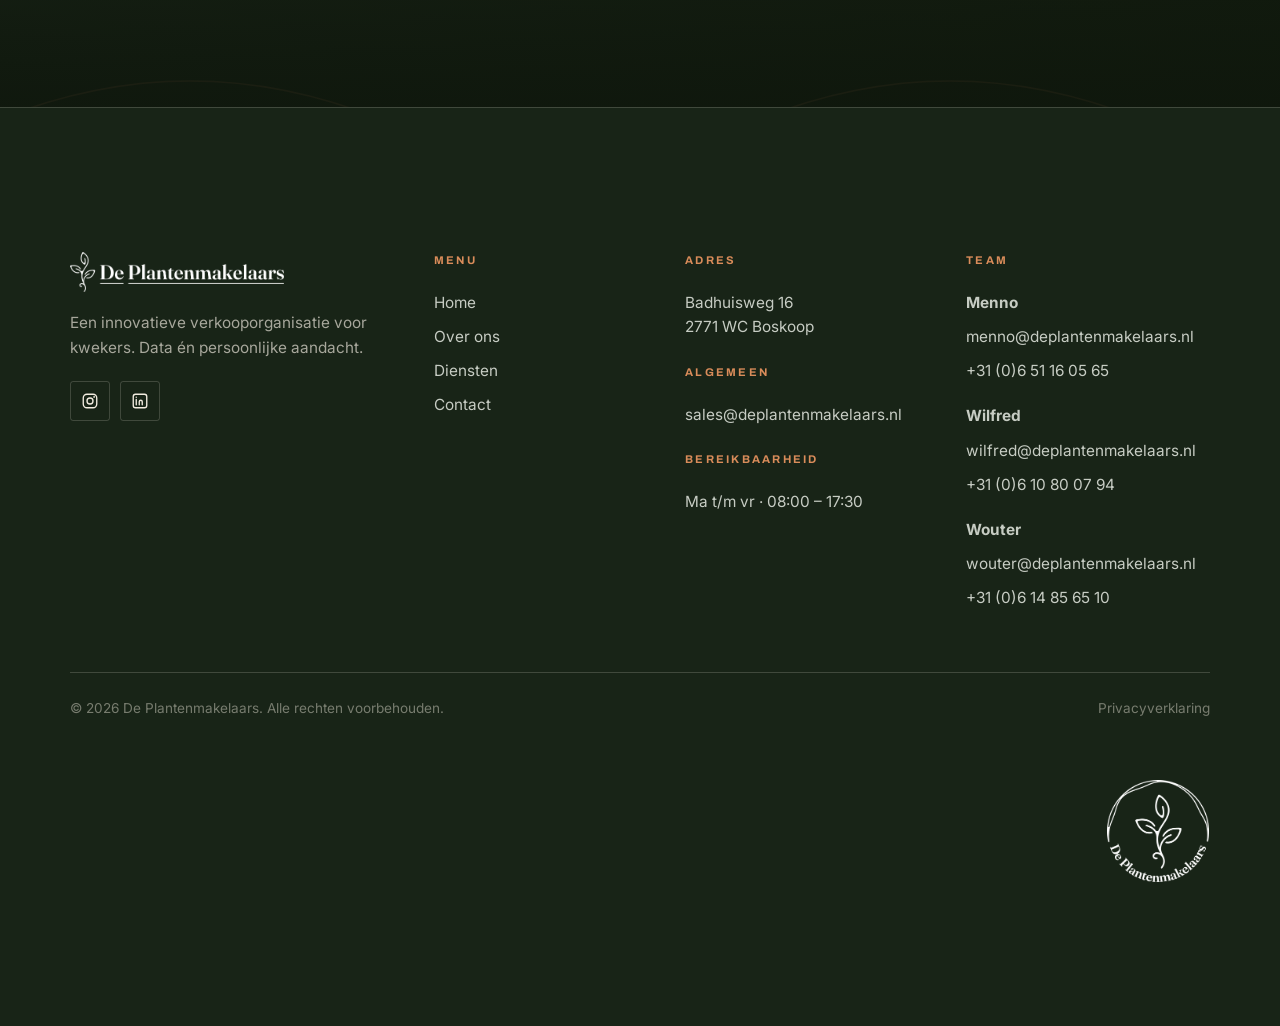
==== commit 514cae3c: "7" ====
--- a/index.html
+++ b/index.html
@@ -71,7 +71,7 @@
       <div>
         <p class="eyebrow rise d1"><span data-lang-nl>Wat we doen</span><span data-lang-en>What we do</span></p>
         <h2 class="rise d2" style="margin-top:1.1rem"><span data-lang-nl>80 jaar ervaring,<br>klaar voor de digitale toekomst</span><span data-lang-en>80 years of experience,<br>ready for the digital future</span></h2>
-        <p class="sub rise d3"><span data-lang-nl>Bij De Plantenmakelaars komen tachtig jaar handelservaring en de slimste technologie van nu samen. We kennen de markt van binnenuit, weten precies wat er speelt en hebben de juiste kopers dagelijks aan de lijn. Die kennis zetten we in om jouw plant de beste plek in de markt te geven. Data en AI doen het rekenwerk, zodat wij ons kunnen richten op het echte werk: dichtbij jou staan en het maximale uit je product halen. Jij teelt, wij laten het groeien.</span><span data-lang-en>At De Plantenmakelaars, eighty years of trading experience meet the smartest technology of today. We know the market from the inside out, know exactly what's going on and have the right buyers on the line every day. We use that knowledge to give your plant the best place in the market. Data and AI do the number-crunching, so we can focus on the real work: staying close to you and getting the most out of your product. You grow it, we make it grow.</span></p>
+        <p class="sub rise d3"><span data-lang-nl>Bij De Plantenmakelaars komen tachtig jaar handelservaring en de slimste technologie van nu samen. We kennen de markt van binnenuit, weten precies wat er speelt en hebben de juiste kopers dagelijks aan de lijn. Die kennis zetten we in om jouw plant de beste plek in de markt te geven. Data en AI doen het rekenwerk, zodat wij ons kunnen richten op het echte werk: dichtbij jou staan en het maximale uit je product halen. Jij teelt, wij laten het groeien.</span><span data-lang-en>At De Plantenmakelaars, eighty years of trading experience meets the smartest technology of today. We know the market from the inside out, know exactly what's going on and have the right buyers on the line every day. We use that knowledge to give your plant the best place in the market. Data and AI do the number-crunching, so we can focus on the real work: staying close to you and getting the most out of your product. You grow it, we make it grow.</span></p>
         <ul class="tick-list rise d3">
           <li><svg viewBox="0 0 24 24" fill="none"><path d="M20 6L9 17l-5-5" stroke="currentColor" stroke-width="2.2" stroke-linecap="round" stroke-linejoin="round"/></svg><span data-lang-nl>Daghandel, actie en harde retail, alle contacten aanwezig</span><span data-lang-en>Day trade, promotions and hard retail, all contacts in place</span></li>
           <li><svg viewBox="0 0 24 24" fill="none"><path d="M20 6L9 17l-5-5" stroke="currentColor" stroke-width="2.2" stroke-linecap="round" stroke-linejoin="round"/></svg><span data-lang-nl>Data en AI voor scherpe, stuurbare verkoop</span><span data-lang-en>Data and AI for sharp, steerable sales</span></li>
@@ -148,7 +148,7 @@
       <figure class="quote rise d1">
         <img class="q-badge" src="images/quote-badge.png" alt="Geverifieerde review" onerror="this.remove()">
         <div class="stars" aria-hidden="true"><span class="star"><svg viewBox="0 0 24 24"><path d="M12 2l2.94 5.96 6.58.96-4.76 4.64 1.12 6.55L12 17.77l-5.88 3.09 1.12-6.55L2.48 9.68l6.58-.96z"/></svg></span><span class="star"><svg viewBox="0 0 24 24"><path d="M12 2l2.94 5.96 6.58.96-4.76 4.64 1.12 6.55L12 17.77l-5.88 3.09 1.12-6.55L2.48 9.68l6.58-.96z"/></svg></span><span class="star"><svg viewBox="0 0 24 24"><path d="M12 2l2.94 5.96 6.58.96-4.76 4.64 1.12 6.55L12 17.77l-5.88 3.09 1.12-6.55L2.48 9.68l6.58-.96z"/></svg></span><span class="star"><svg viewBox="0 0 24 24"><path d="M12 2l2.94 5.96 6.58.96-4.76 4.64 1.12 6.55L12 17.77l-5.88 3.09 1.12-6.55L2.48 9.68l6.58-.96z"/></svg></span><span class="star"><svg viewBox="0 0 24 24"><path d="M12 2l2.94 5.96 6.58.96-4.76 4.64 1.12 6.55L12 17.77l-5.88 3.09 1.12-6.55L2.48 9.68l6.58-.96z"/></svg></span></div>
-        <blockquote><span data-lang-nl>&ldquo;Korte lijnen en altijd eerlijk. Ze kennen de markt en de kopers, en dat merk je aan de prijs.&rdquo;</span><span data-lang-en>&ldquo;Short lines and always honest. They know the market and the buyers, and you notice it in the price.&rdquo;</span></blockquote>
+        <blockquote><span data-lang-nl>&ldquo;Korte lijnen en altijd eerlijk. Ze kennen de markt en de kopers en dat merk je aan de prijs.&rdquo;</span><span data-lang-en>&ldquo;Short lines and always honest. They know the market and the buyers, and you notice it in the price.&rdquo;</span></blockquote>
         <figcaption><span class="q-name">Jan</span><span class="q-firm">Vlasman</span></figcaption>
       </figure>
       <figure class="quote rise d2">
@@ -221,7 +221,7 @@
         <p>Badhuisweg 16<br>2771 WC Boskoop</p>
         <h4 style="margin-top:1.2rem">Algemeen</h4>
         <a class="cx-mail" href="contact.html" data-e="c2FsZXNAZGVwbGFudGVubWFrZWxhYXJzLm5s">e-mailadres</a>
-        <h4 style="margin-top:1.2rem"><span data-lang-nl>Beschikbaarheid</span><span data-lang-en>Availability</span></h4>
+        <h4 style="margin-top:1.2rem"><span data-lang-nl>Bereikbaarheid</span><span data-lang-en>Availability</span></h4>
         <p><span data-lang-nl>Ma t/m vr · 08:00 – 17:30</span><span data-lang-en>Mon–Fri · 08:00 – 17:30</span></p>
       </div>
       <div class="footer-col">
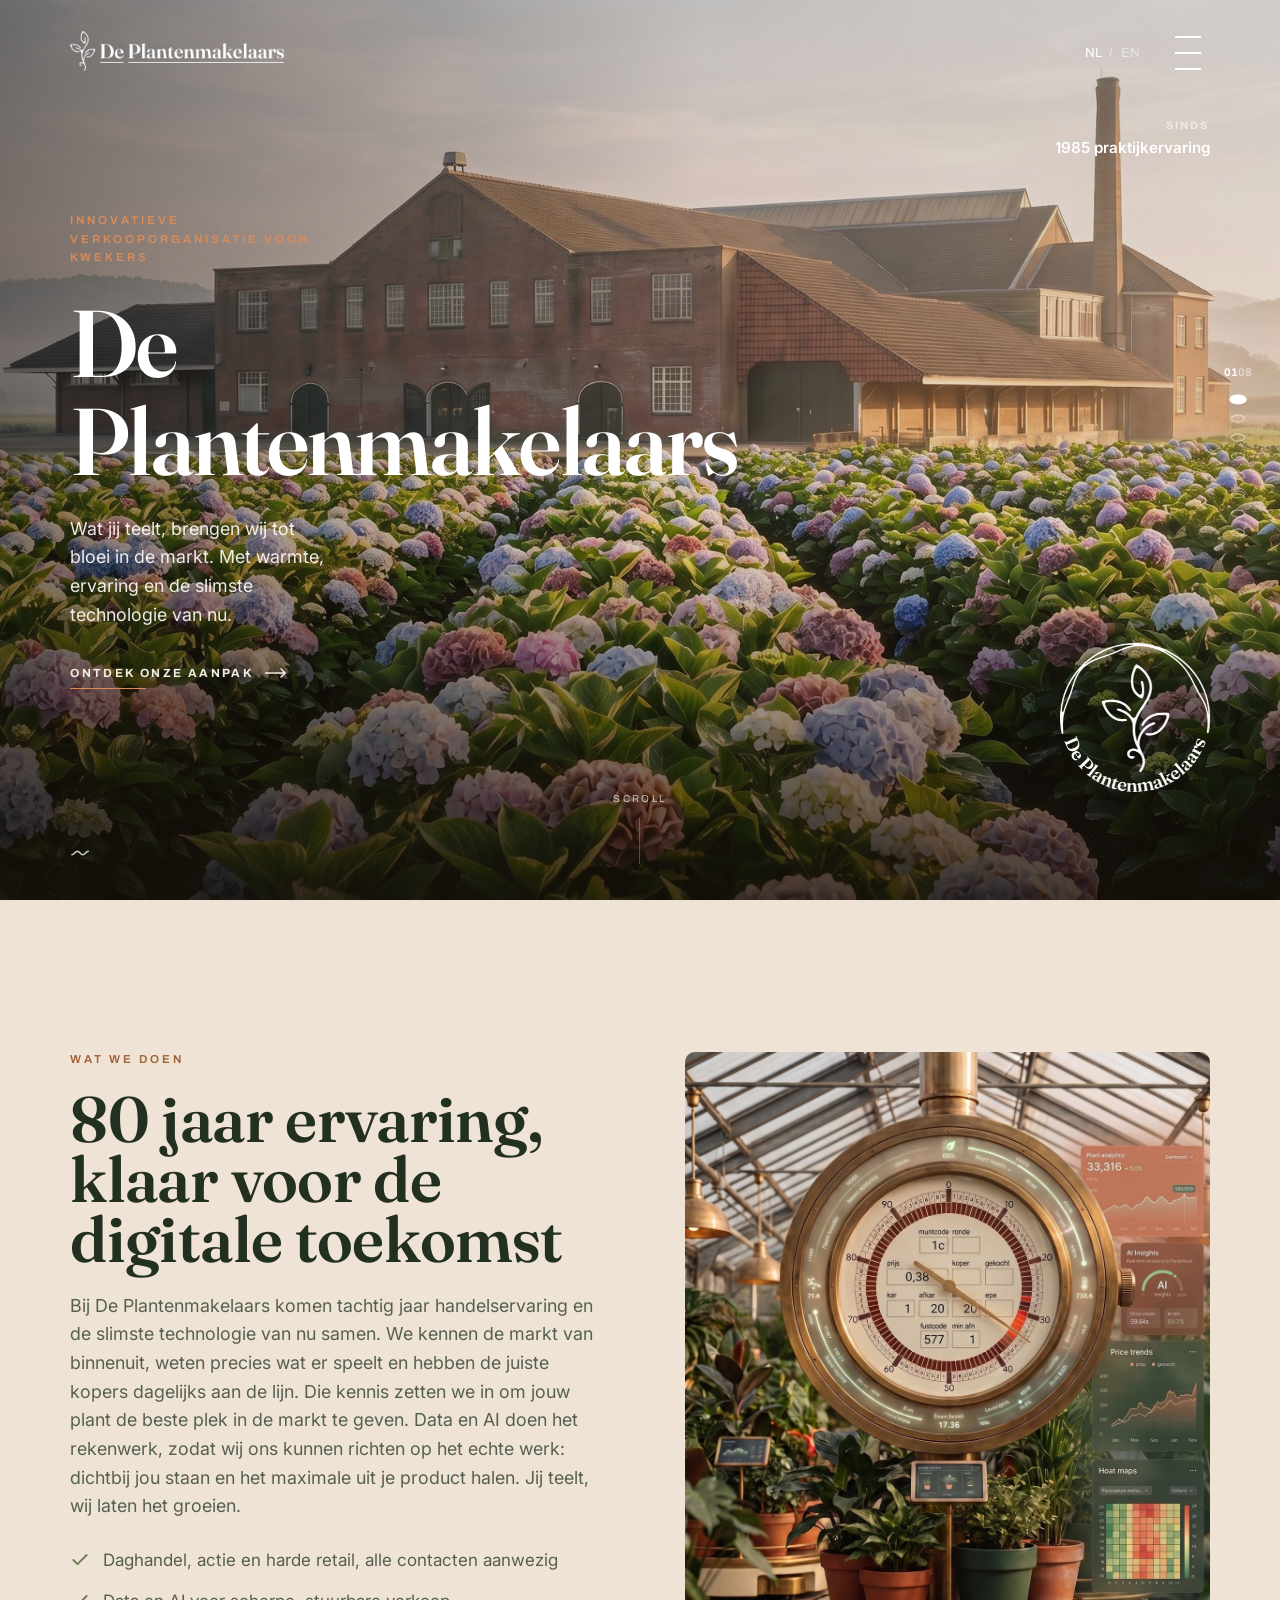
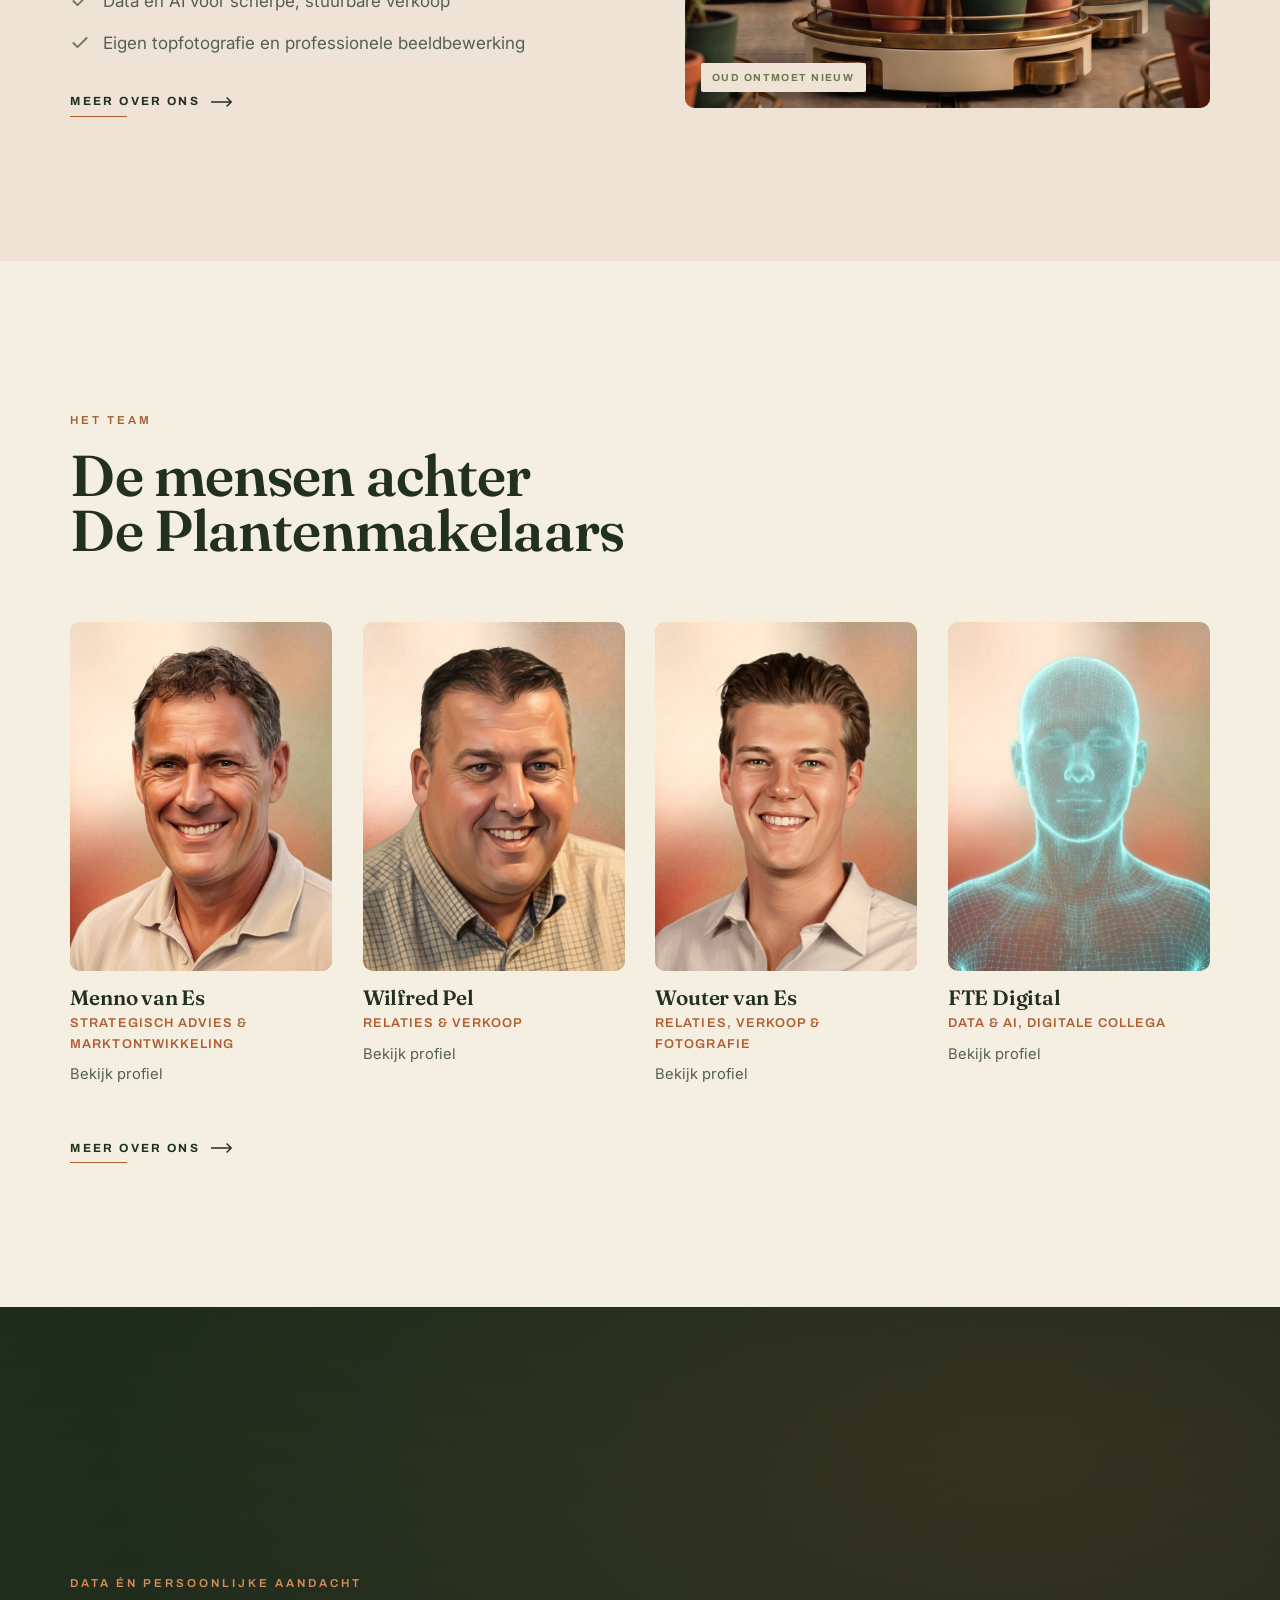
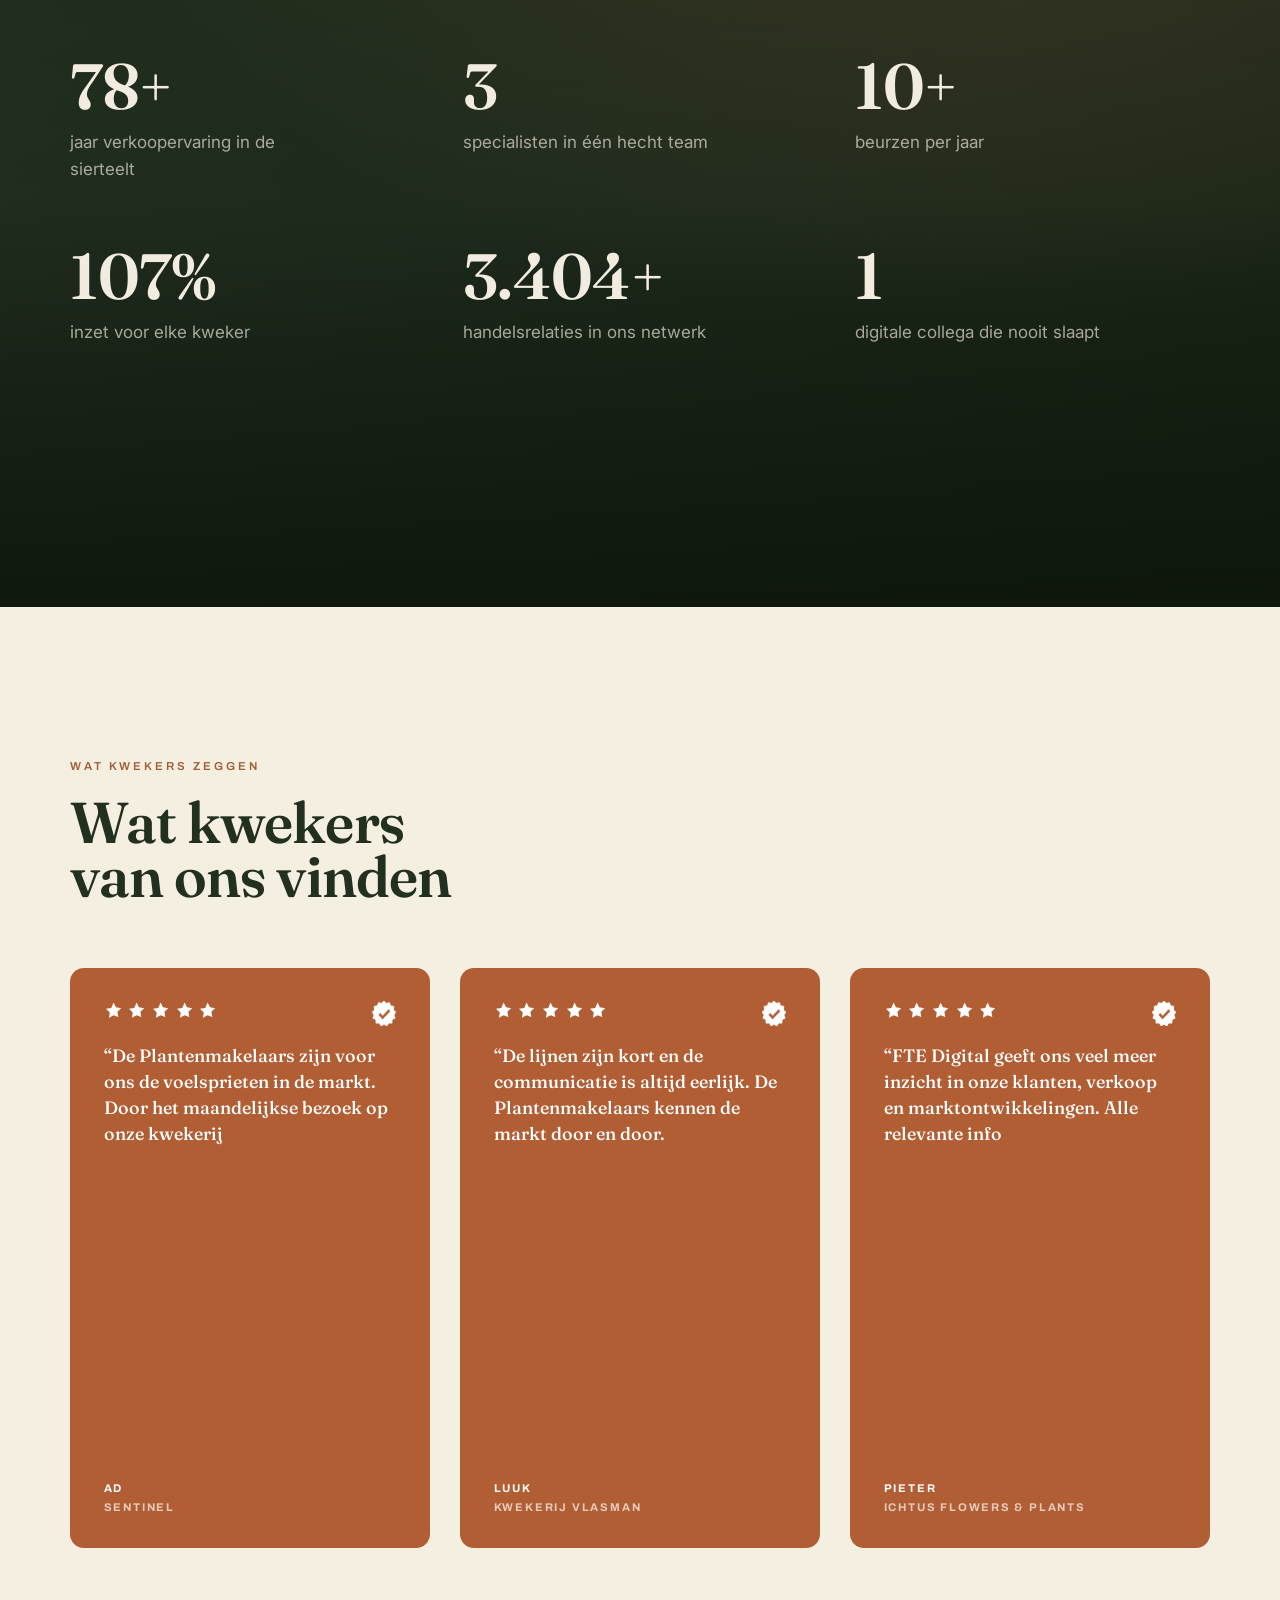
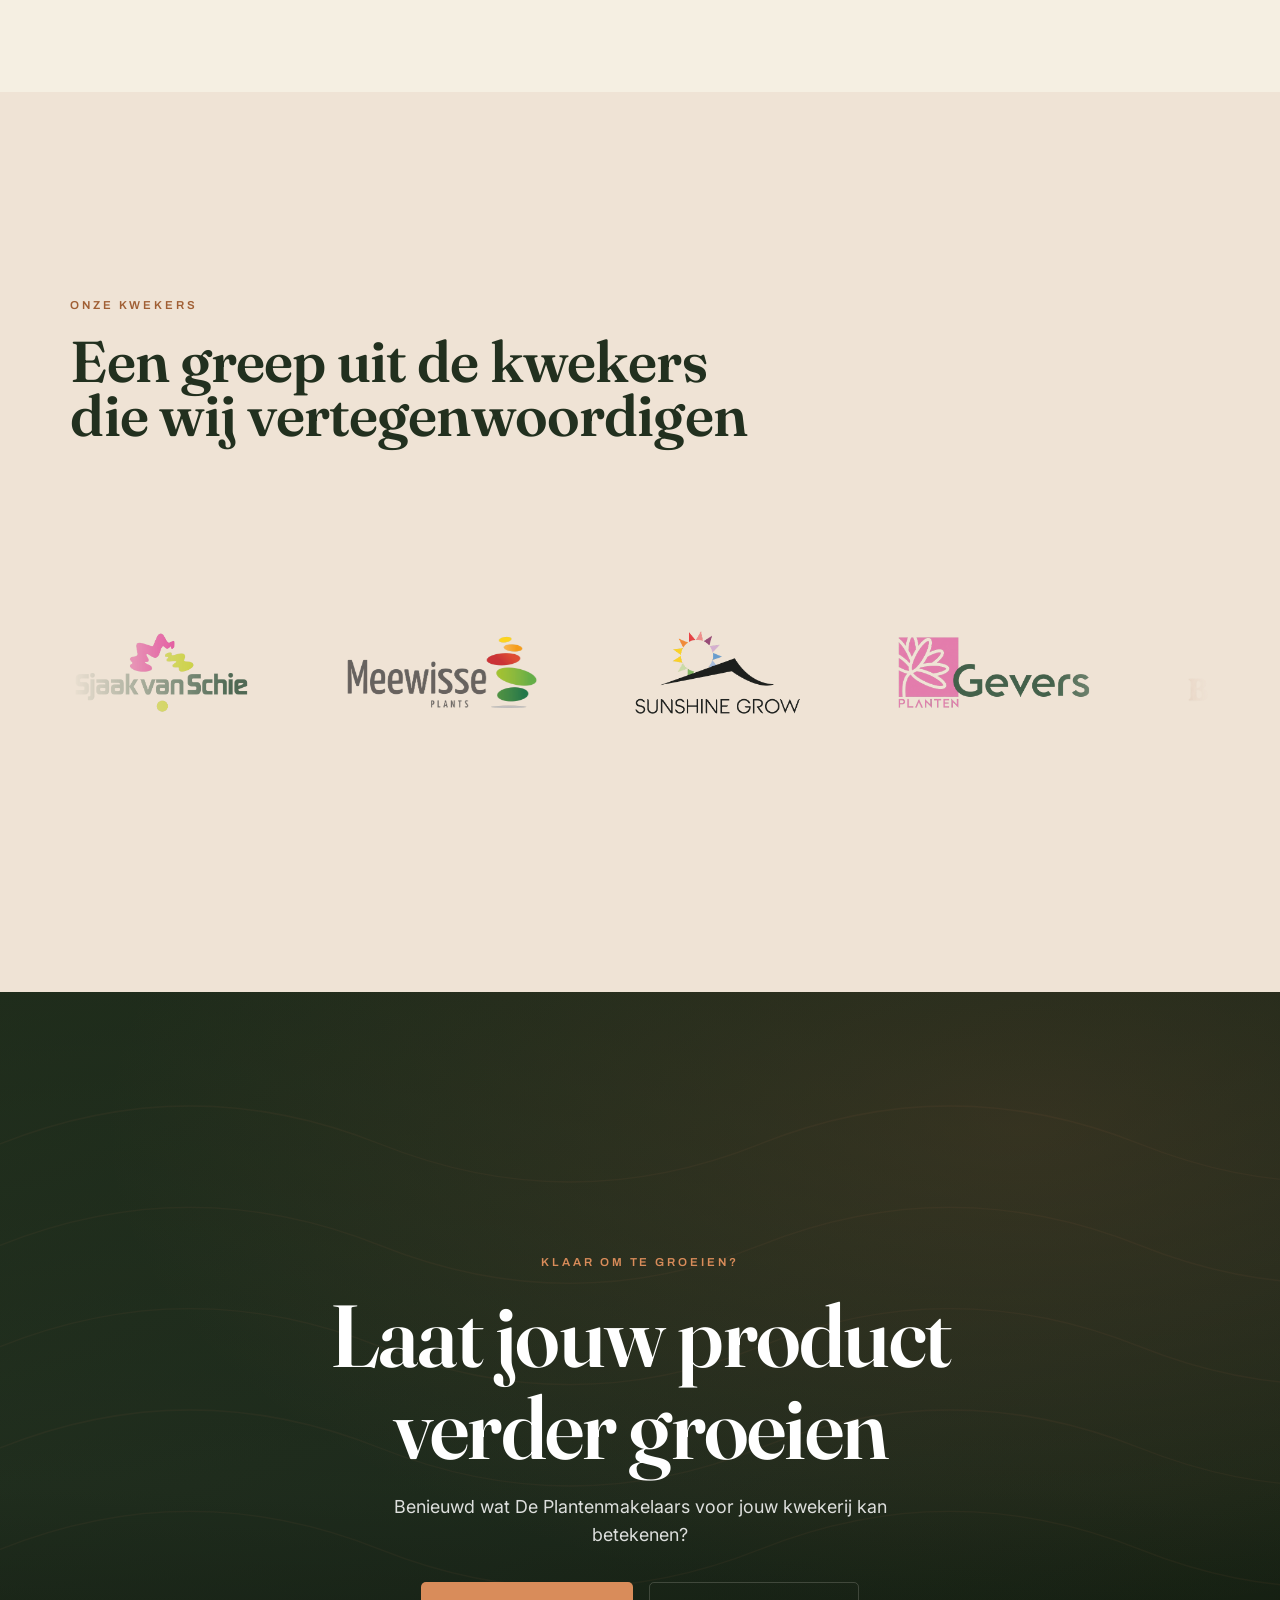
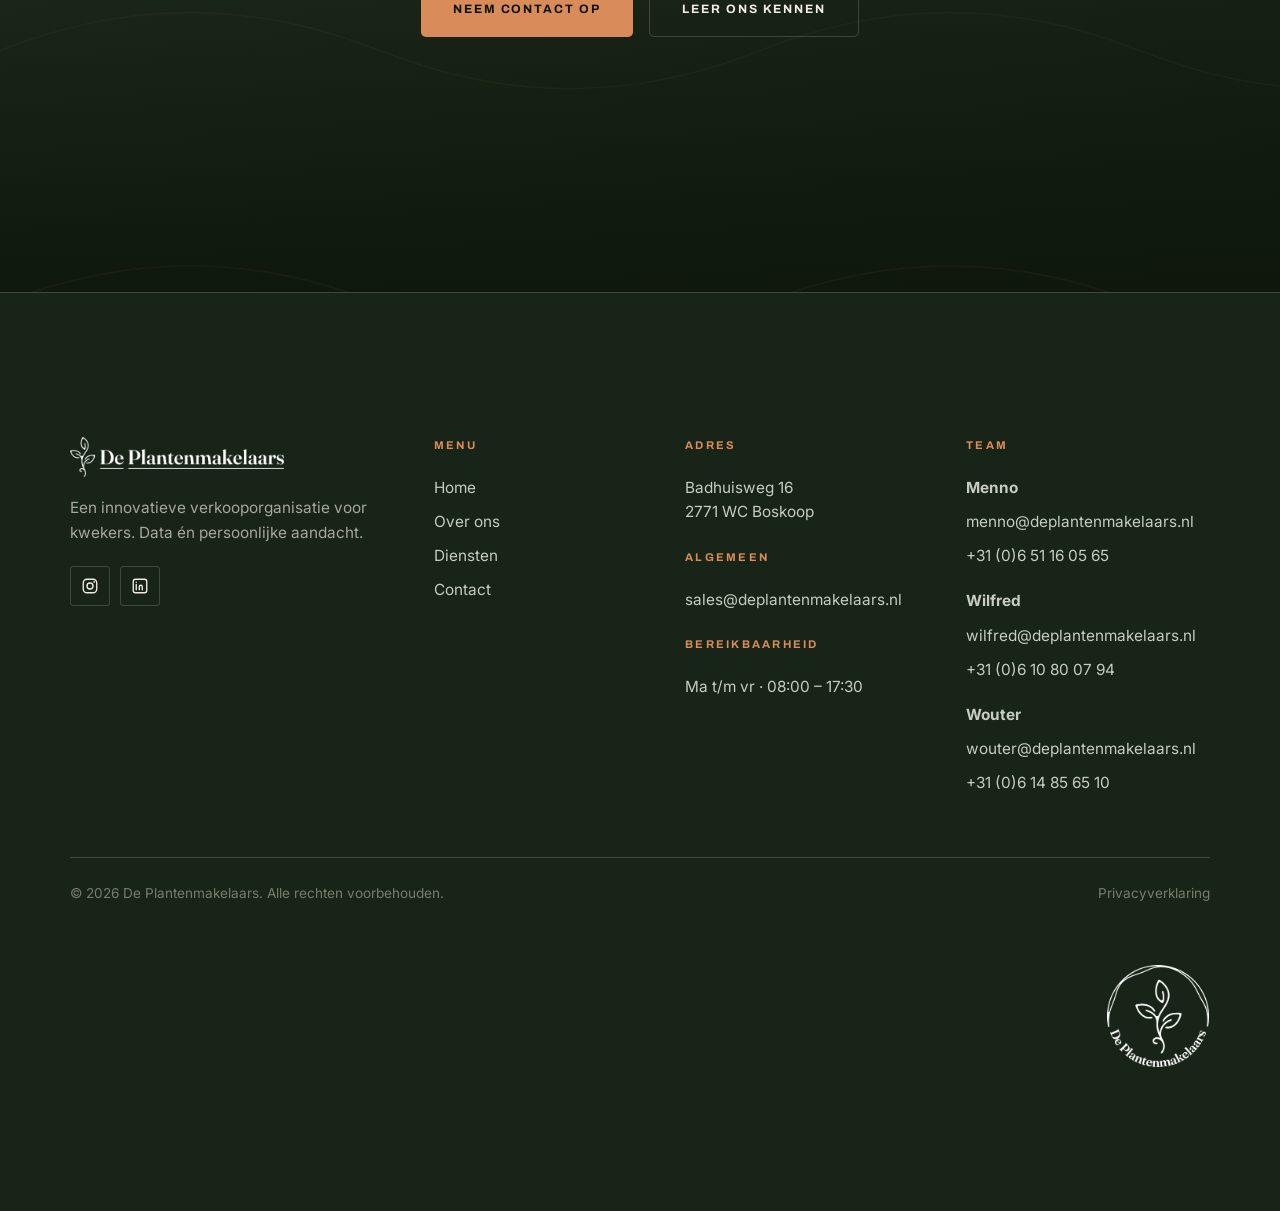
==== commit 4c911ffa: "8" ====
--- a/index.html
+++ b/index.html
@@ -8,7 +8,7 @@
 <link rel="preconnect" href="https://fonts.googleapis.com">
 <link rel="preconnect" href="https://fonts.gstatic.com" crossorigin>
 <link href="https://fonts.googleapis.com/css2?family=Archivo:wght@400;500;600;700;800;900&family=Fraunces:opsz,wght@9..144,400;9..144,500;9..144,600;9..144,900&family=Inter:wght@400;500;600&display=swap" rel="stylesheet">
-<link rel="stylesheet" href="styles.css?v=17">
+<link rel="stylesheet" href="styles.css?v=20">
 </head>
 <body>
 
@@ -148,20 +148,20 @@
       <figure class="quote rise d1">
         <img class="q-badge" src="images/quote-badge.png" alt="Geverifieerde review" onerror="this.remove()">
         <div class="stars" aria-hidden="true"><span class="star"><svg viewBox="0 0 24 24"><path d="M12 2l2.94 5.96 6.58.96-4.76 4.64 1.12 6.55L12 17.77l-5.88 3.09 1.12-6.55L2.48 9.68l6.58-.96z"/></svg></span><span class="star"><svg viewBox="0 0 24 24"><path d="M12 2l2.94 5.96 6.58.96-4.76 4.64 1.12 6.55L12 17.77l-5.88 3.09 1.12-6.55L2.48 9.68l6.58-.96z"/></svg></span><span class="star"><svg viewBox="0 0 24 24"><path d="M12 2l2.94 5.96 6.58.96-4.76 4.64 1.12 6.55L12 17.77l-5.88 3.09 1.12-6.55L2.48 9.68l6.58-.96z"/></svg></span><span class="star"><svg viewBox="0 0 24 24"><path d="M12 2l2.94 5.96 6.58.96-4.76 4.64 1.12 6.55L12 17.77l-5.88 3.09 1.12-6.55L2.48 9.68l6.58-.96z"/></svg></span><span class="star"><svg viewBox="0 0 24 24"><path d="M12 2l2.94 5.96 6.58.96-4.76 4.64 1.12 6.55L12 17.77l-5.88 3.09 1.12-6.55L2.48 9.68l6.58-.96z"/></svg></span></div>
-        <blockquote><span data-lang-nl>&ldquo;Korte lijnen en altijd eerlijk. Ze kennen de markt en de kopers en dat merk je aan de prijs.&rdquo;</span><span data-lang-en>&ldquo;Short lines and always honest. They know the market and the buyers, and you notice it in the price.&rdquo;</span></blockquote>
-        <figcaption><span class="q-name">Jan</span><span class="q-firm">Vlasman</span></figcaption>
+        <blockquote><span data-lang-nl>&ldquo;De Plantenmakelaars zijn voor ons de voelsprieten in de markt. Door het maandelijkse bezoek op onze kwekerij blijven we continu met elkaar in gesprek over wat er speelt. We bespreken de markt, delen ervaringen en signaleren kansen. Die persoonlijke betrokkenheid zorgt ervoor dat wij ook goed op de hoogte blijven van ontwikkelingen bij klanten die wij zelf minder vaak spreken. Dat maakt De Plantenmakelaars voor ons een waardevolle sparringpartner én een verlengstuk van onze verkoop.&rdquo;</span><span data-lang-en>&ldquo;De Plantenmakelaars are our feelers in the market. Through their monthly visit to our nursery we stay in constant conversation about what's going on. We discuss the market, share experiences and spot opportunities. That personal involvement keeps us well informed about developments at customers we speak to less often ourselves. That makes De Plantenmakelaars a valuable sparring partner and an extension of our sales.&rdquo;</span></blockquote>
+        <figcaption><span class="q-name">Ad</span><span class="q-firm">Sentinel</span></figcaption>
       </figure>
       <figure class="quote rise d2">
         <img class="q-badge" src="images/quote-badge.png" alt="Geverifieerde review" onerror="this.remove()">
         <div class="stars" aria-hidden="true"><span class="star"><svg viewBox="0 0 24 24"><path d="M12 2l2.94 5.96 6.58.96-4.76 4.64 1.12 6.55L12 17.77l-5.88 3.09 1.12-6.55L2.48 9.68l6.58-.96z"/></svg></span><span class="star"><svg viewBox="0 0 24 24"><path d="M12 2l2.94 5.96 6.58.96-4.76 4.64 1.12 6.55L12 17.77l-5.88 3.09 1.12-6.55L2.48 9.68l6.58-.96z"/></svg></span><span class="star"><svg viewBox="0 0 24 24"><path d="M12 2l2.94 5.96 6.58.96-4.76 4.64 1.12 6.55L12 17.77l-5.88 3.09 1.12-6.55L2.48 9.68l6.58-.96z"/></svg></span><span class="star"><svg viewBox="0 0 24 24"><path d="M12 2l2.94 5.96 6.58.96-4.76 4.64 1.12 6.55L12 17.77l-5.88 3.09 1.12-6.55L2.48 9.68l6.58-.96z"/></svg></span><span class="star"><svg viewBox="0 0 24 24"><path d="M12 2l2.94 5.96 6.58.96-4.76 4.64 1.12 6.55L12 17.77l-5.88 3.09 1.12-6.55L2.48 9.68l6.58-.96z"/></svg></span></div>
-        <blockquote><span data-lang-nl>&ldquo;Wij telen, zij regelen de verkoop. Dat scheelt ons enorm veel tijd en gedoe.&rdquo;</span><span data-lang-en>&ldquo;We grow, they handle the sales. That saves us a huge amount of time and hassle.&rdquo;</span></blockquote>
-        <figcaption><span class="q-name">Sjaak</span><span class="q-firm">Gevers Planten</span></figcaption>
+        <blockquote><span data-lang-nl>&ldquo;De lijnen zijn kort en de communicatie is altijd eerlijk. De Plantenmakelaars kennen de markt door en door. Mijn Saintpaulia is qua volume een kleiner product, daarom vind ik het prettig dat zij het continu onder de aandacht brengen bij klanten. Zo blijft ons product zichtbaar en ontstaan er steeds weer nieuwe verkoopkansen.&rdquo;</span><span data-lang-en>&ldquo;The lines are short and the communication is always honest. De Plantenmakelaars know the market inside out. In terms of volume my Saintpaulia is a smaller product, so I appreciate that they keep it in front of customers all the time. That way our product stays visible and new sales opportunities keep coming up.&rdquo;</span></blockquote>
+        <figcaption><span class="q-name">Luuk</span><span class="q-firm">Kwekerij Vlasman</span></figcaption>
       </figure>
       <figure class="quote rise d3">
         <img class="q-badge" src="images/quote-badge.png" alt="Geverifieerde review" onerror="this.remove()">
         <div class="stars" aria-hidden="true"><span class="star"><svg viewBox="0 0 24 24"><path d="M12 2l2.94 5.96 6.58.96-4.76 4.64 1.12 6.55L12 17.77l-5.88 3.09 1.12-6.55L2.48 9.68l6.58-.96z"/></svg></span><span class="star"><svg viewBox="0 0 24 24"><path d="M12 2l2.94 5.96 6.58.96-4.76 4.64 1.12 6.55L12 17.77l-5.88 3.09 1.12-6.55L2.48 9.68l6.58-.96z"/></svg></span><span class="star"><svg viewBox="0 0 24 24"><path d="M12 2l2.94 5.96 6.58.96-4.76 4.64 1.12 6.55L12 17.77l-5.88 3.09 1.12-6.55L2.48 9.68l6.58-.96z"/></svg></span><span class="star"><svg viewBox="0 0 24 24"><path d="M12 2l2.94 5.96 6.58.96-4.76 4.64 1.12 6.55L12 17.77l-5.88 3.09 1.12-6.55L2.48 9.68l6.58-.96z"/></svg></span><span class="star"><svg viewBox="0 0 24 24"><path d="M12 2l2.94 5.96 6.58.96-4.76 4.64 1.12 6.55L12 17.77l-5.88 3.09 1.12-6.55L2.48 9.68l6.58-.96z"/></svg></span></div>
-        <blockquote><span data-lang-nl>&ldquo;Vaste gezichten die ons bedrijf echt kennen. Dat maakt het verschil.&rdquo;</span><span data-lang-en>&ldquo;Familiar faces who really know our business. That makes the difference.&rdquo;</span></blockquote>
-        <figcaption><span class="q-name">Kees</span><span class="q-firm">LKP</span></figcaption>
+        <blockquote><span data-lang-nl>&ldquo;FTE Digital geeft ons veel meer inzicht in onze klanten, verkoop en marktontwikkelingen. Alle relevante informatie staat overzichtelijk op één plek, waardoor we sneller kunnen schakelen en betere commerciële keuzes maken. Het platform helpt ons niet alleen efficiënter te werken, maar zorgt er vooral voor dat we meer grip krijgen op onze aanbiedingen.&rdquo;</span><span data-lang-en>&ldquo;FTE Digital gives us far more insight into our customers, sales and market developments. All the relevant information is clearly in one place, so we can act faster and make better commercial choices. The platform not only helps us work more efficiently, but above all gives us more grip on our offers.&rdquo;</span></blockquote>
+        <figcaption><span class="q-name">Pieter</span><span class="q-firm">Ichtus Flowers &amp; Plants</span></figcaption>
       </figure>
     </div>
   </div>
@@ -246,6 +246,6 @@
 </section>
 
 </main>
-<script src="script.js?v=14"></script>
+<script src="script.js?v=20"></script>
 </body>
 </html>
--- a/styles.css
+++ b/styles.css
@@ -374,6 +374,7 @@
 @media (max-width: 860px) { .quotes { grid-template-columns: 1fr; } }
 .quote { position: relative; background: var(--accent-l); border-radius: 14px; padding: clamp(24px, 2.6vw, 34px); display: flex; flex-direction: column; gap: 1.4rem; }
 .quote blockquote { font-family: var(--font-head); font-weight: 500; font-size: clamp(1.08rem, 1.4vw, 1.32rem); line-height: 1.45; color: #fff; }
+.quote blockquote .tw-c { opacity: 0; transition: opacity .28s ease; }
 .quote figcaption { font-family: var(--font-label); font-weight: 700; font-size: .7rem; letter-spacing: .16em; text-transform: uppercase; color: rgba(255,255,255,.82); margin-top: auto; display: flex; flex-direction: column; gap: .22rem; line-height: 1.35; }
 .quote figcaption .q-name { color: #fff; }
 .quote figcaption .q-firm { color: rgba(255,255,255,.68); }
@@ -741,7 +742,7 @@
 /* ---------- reduced motion ---------- */
 @media (prefers-reduced-motion: reduce) {
   html { scroll-snap-type: none; scroll-behavior: auto; }
-  .rise, .panel-bg img { opacity: 1 !important; transform: none !important; transition: none !important; }
+  .rise, .panel-bg img, .quote blockquote { opacity: 1 !important; transform: none !important; transition: none !important; }
   .scroll-cue .line::after { animation: none; }
 }
 
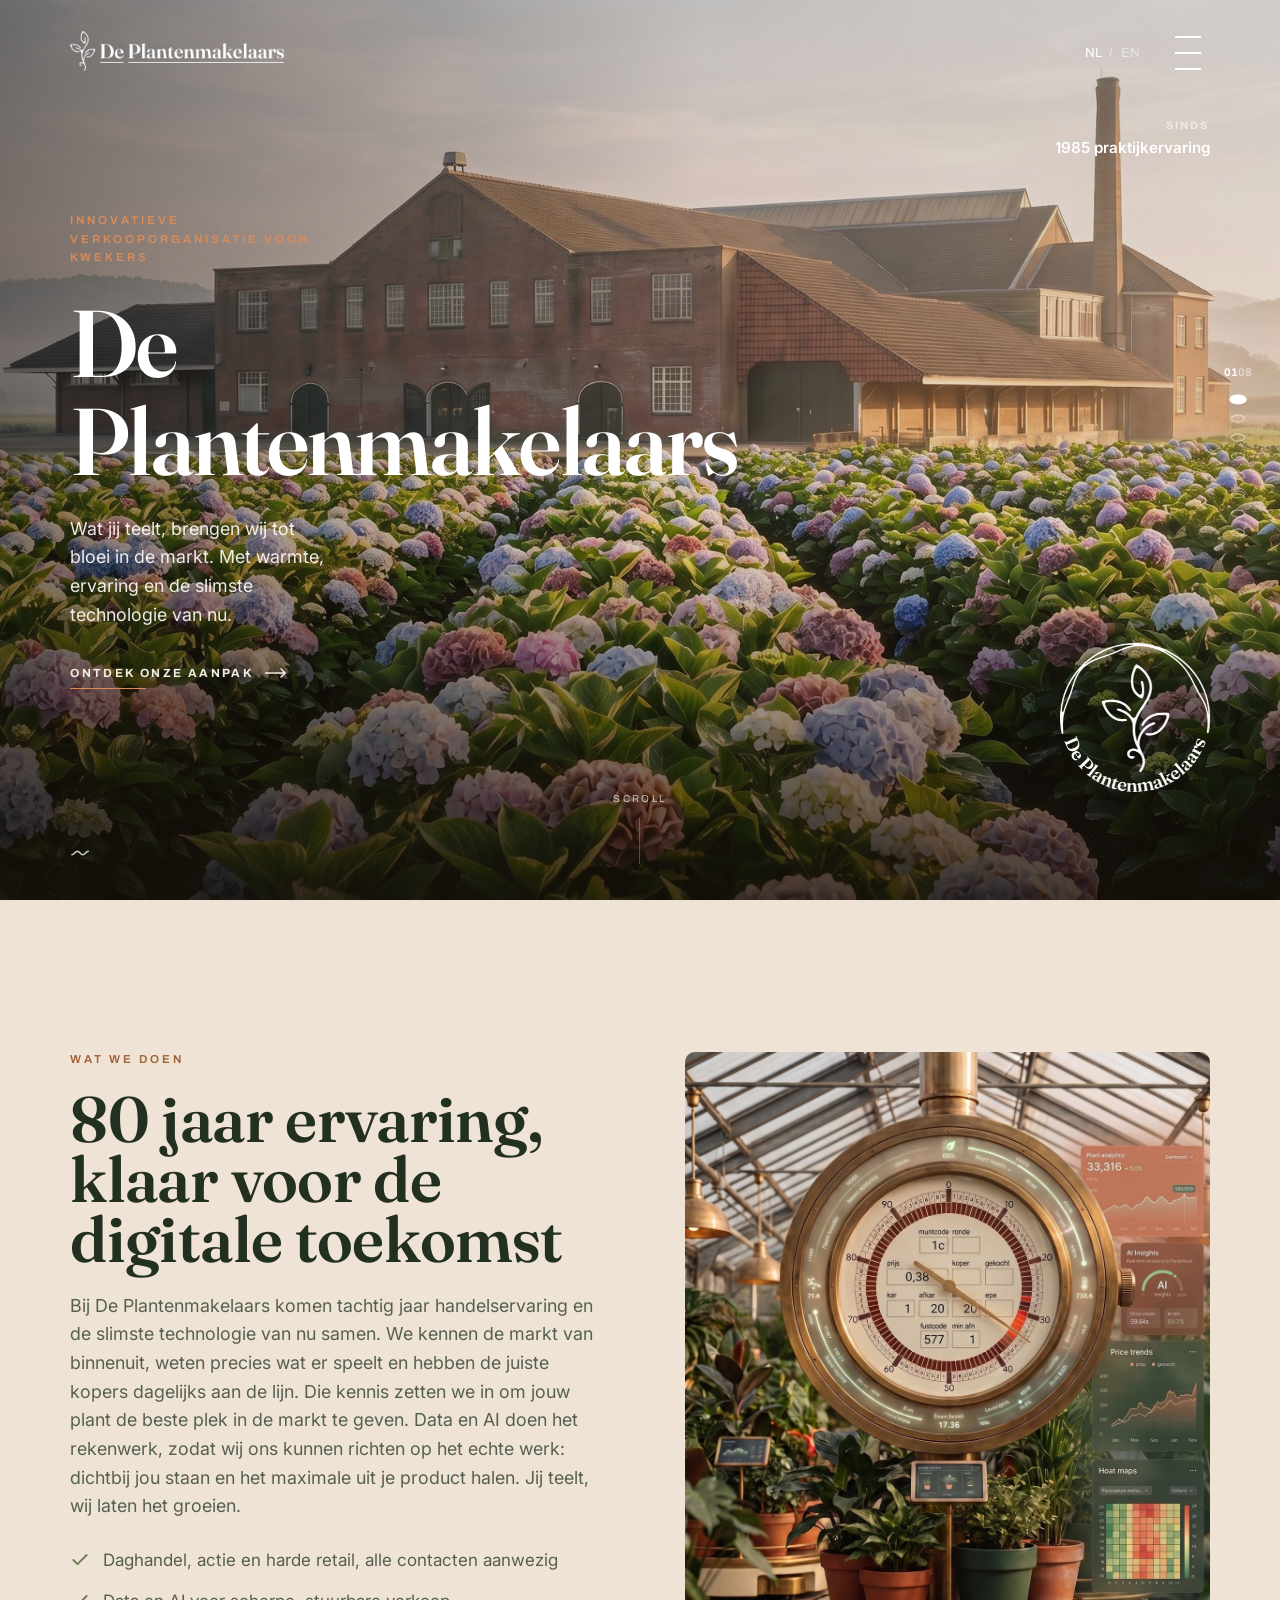
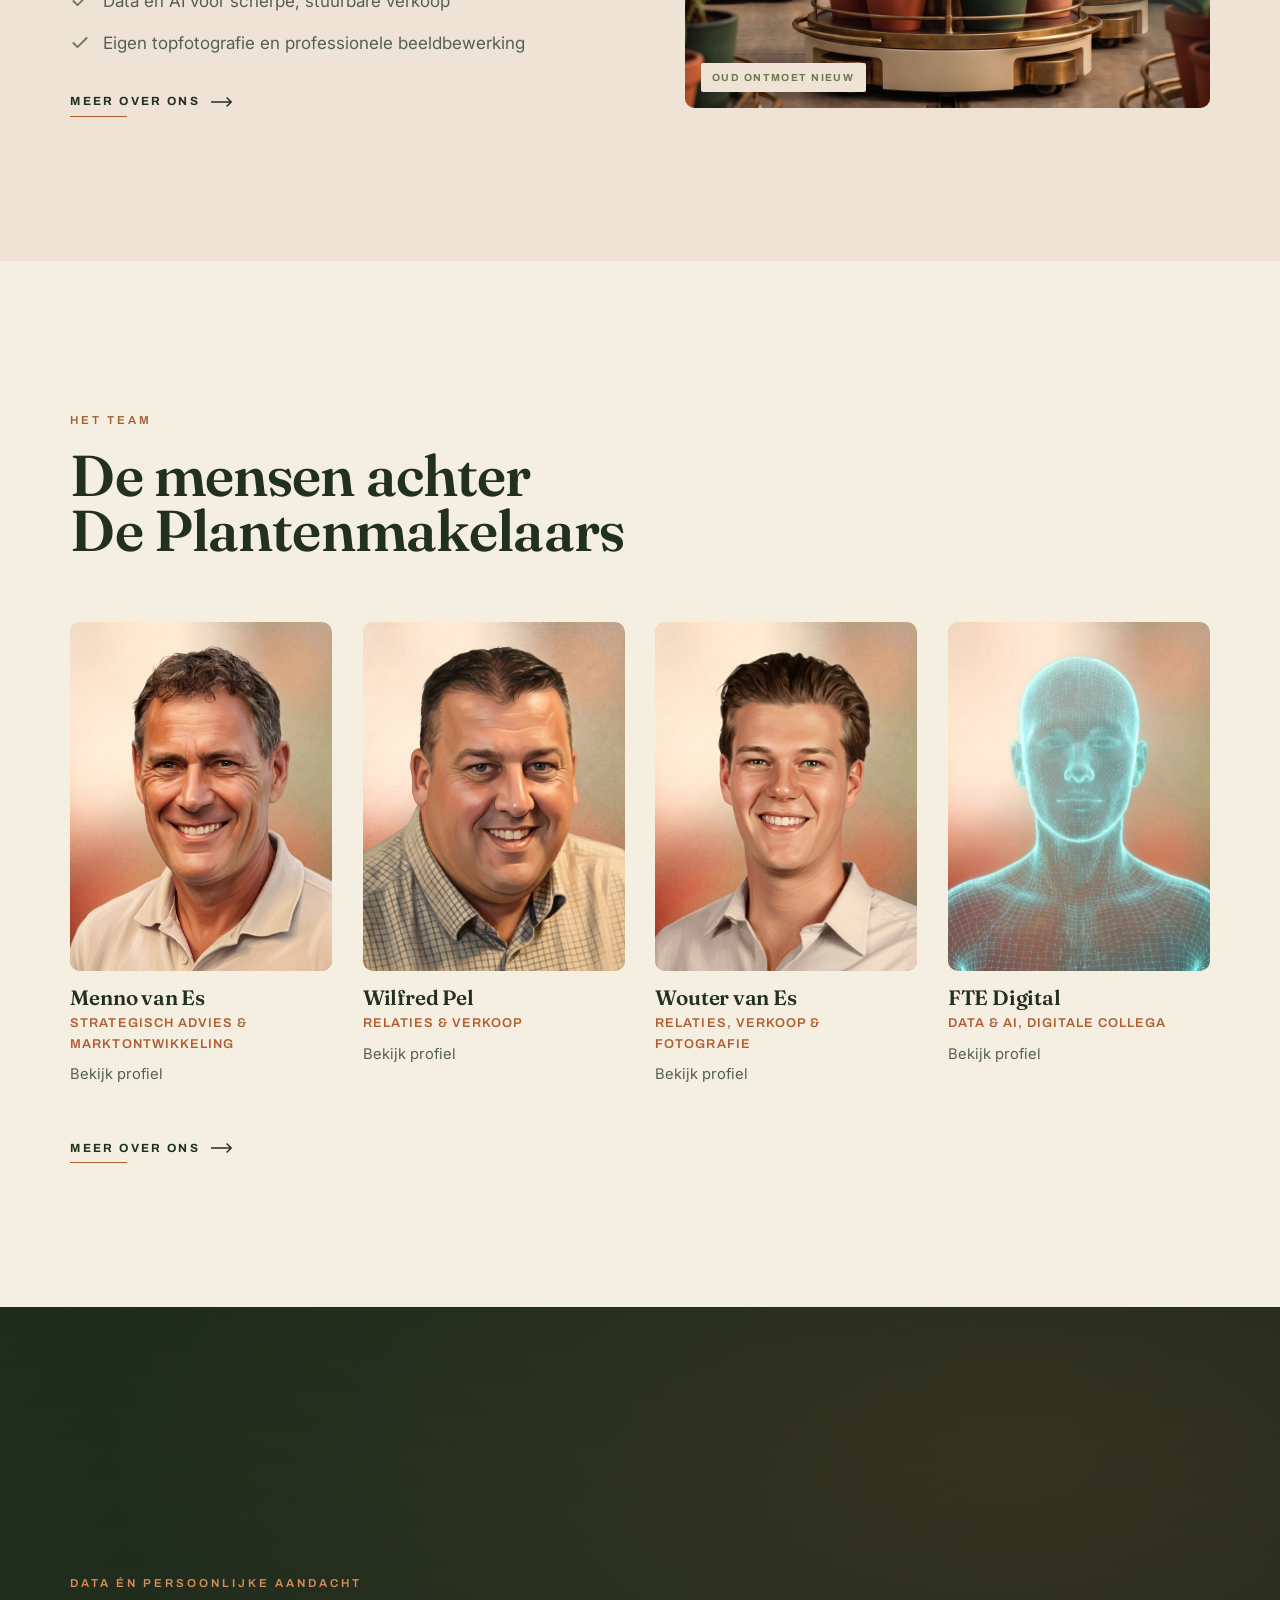
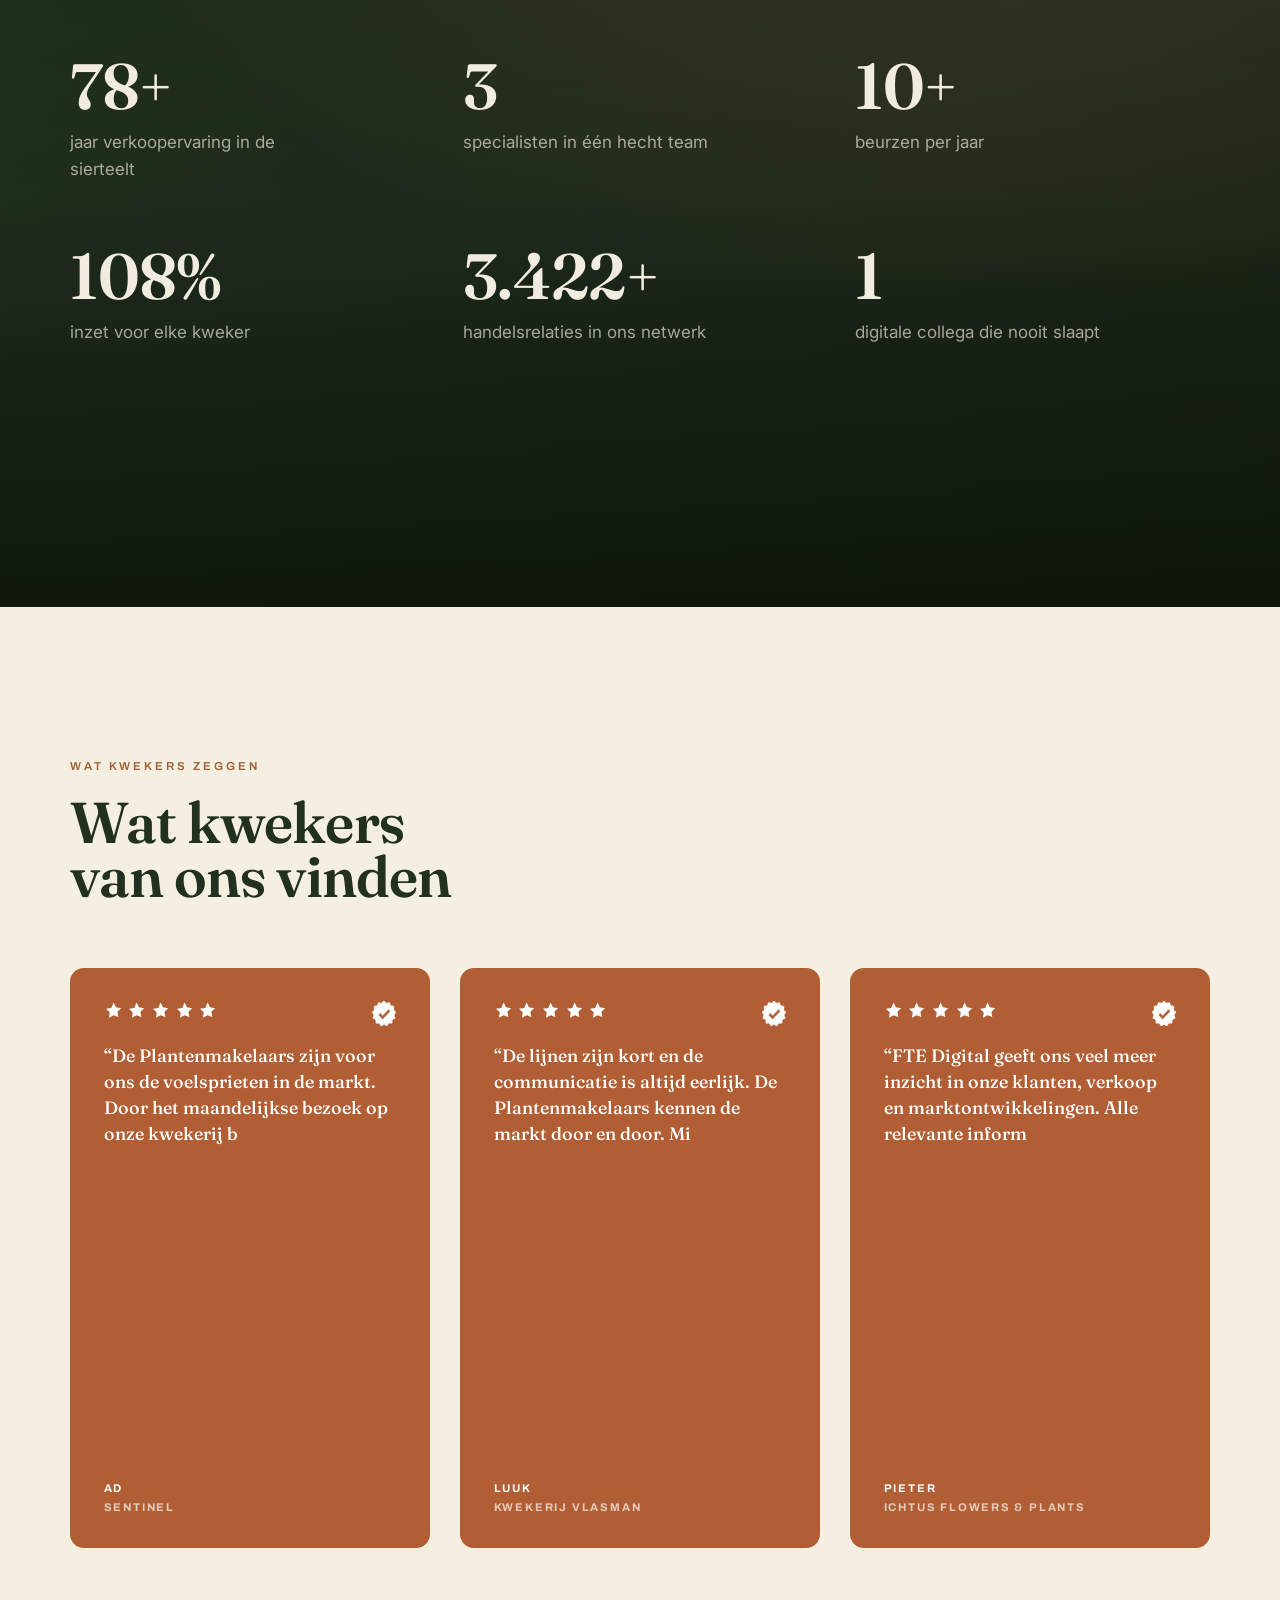
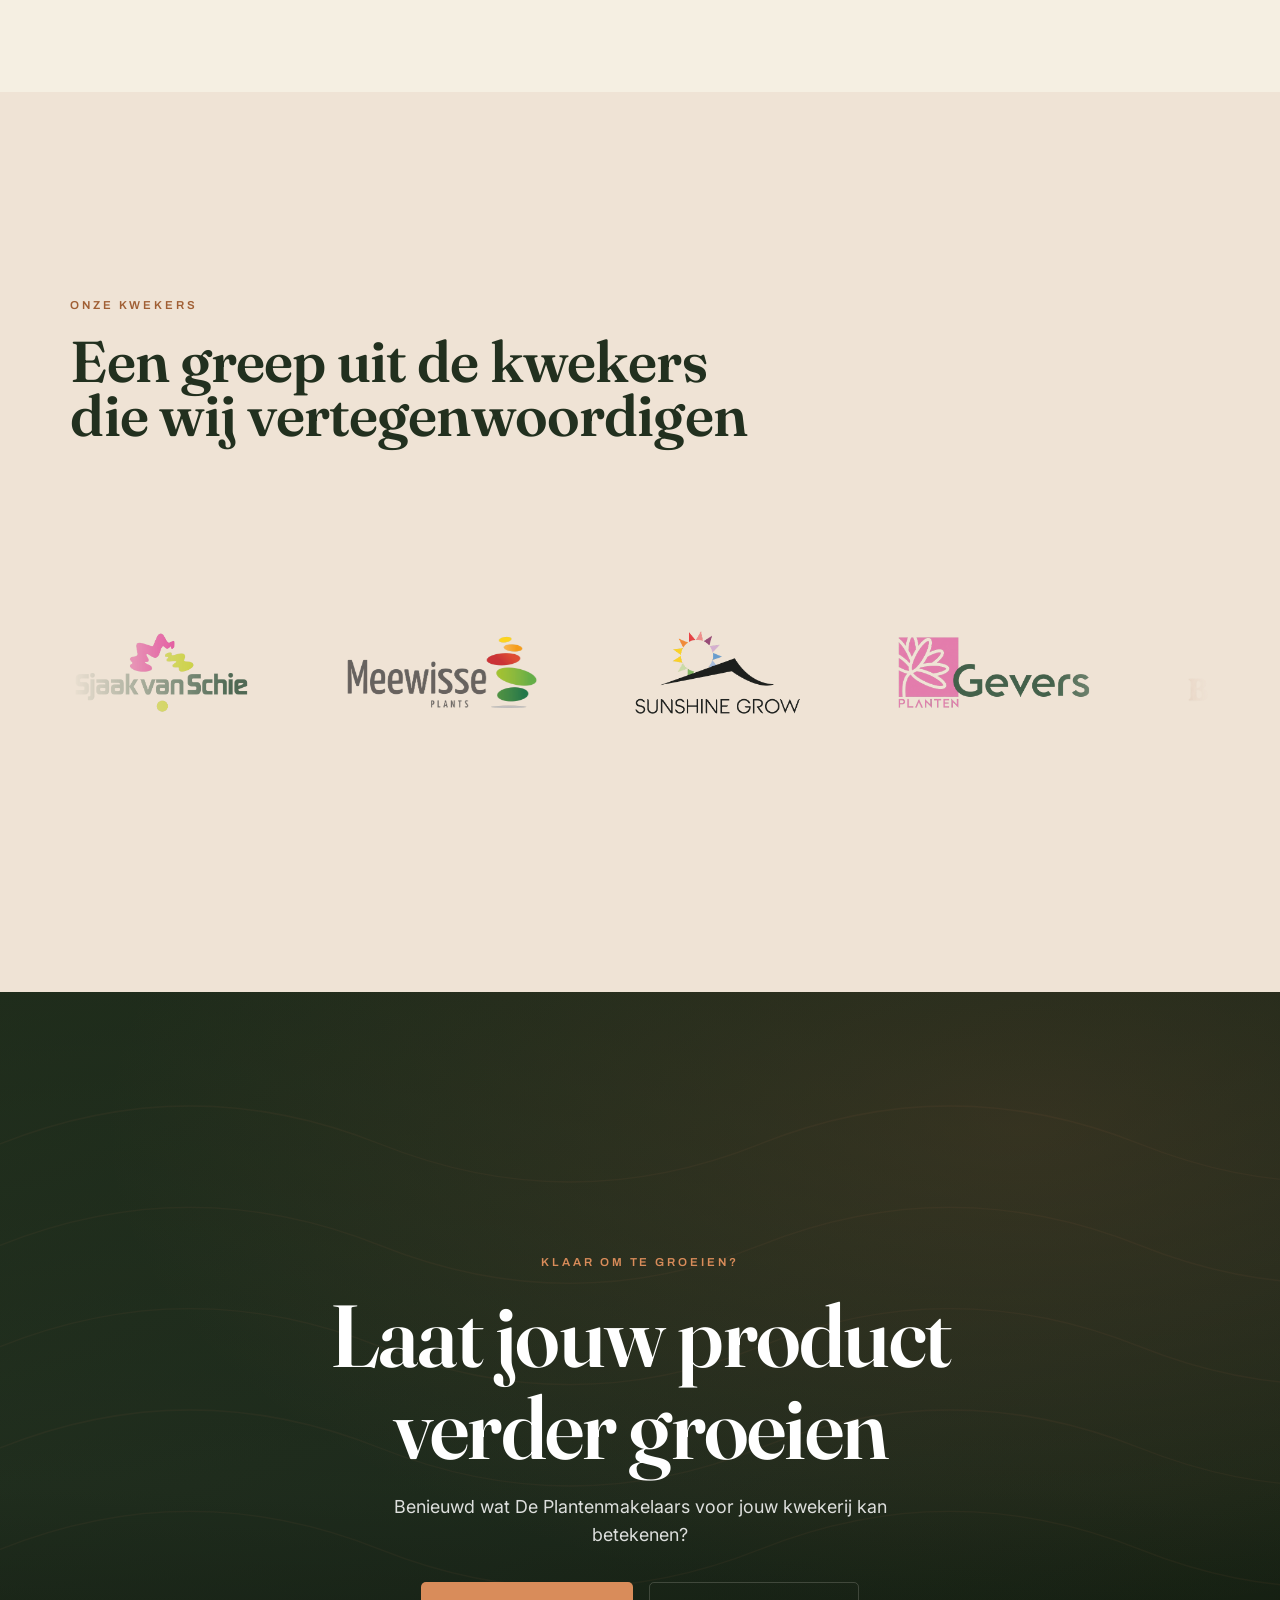
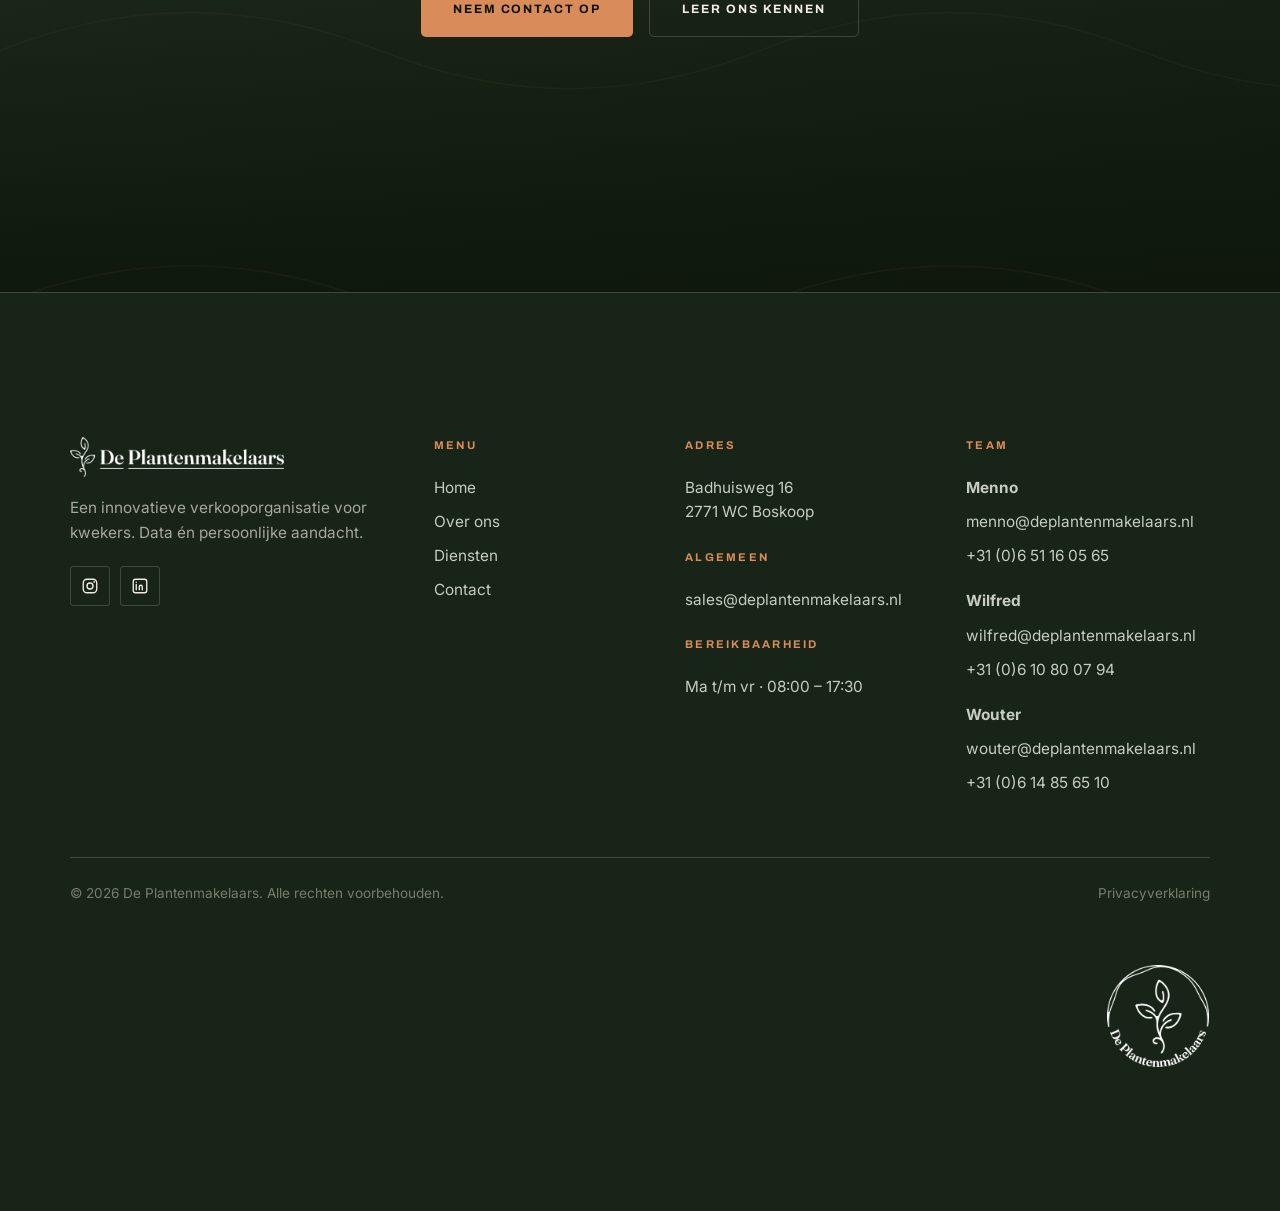
==== commit a783dae3: "11-08-2026" ====
--- a/index.html
+++ b/index.html
@@ -8,7 +8,7 @@
 <link rel="preconnect" href="https://fonts.googleapis.com">
 <link rel="preconnect" href="https://fonts.gstatic.com" crossorigin>
 <link href="https://fonts.googleapis.com/css2?family=Archivo:wght@400;500;600;700;800;900&family=Fraunces:opsz,wght@9..144,400;9..144,500;9..144,600;9..144,900&family=Inter:wght@400;500;600&display=swap" rel="stylesheet">
-<link rel="stylesheet" href="styles.css?v=20">
+<link rel="stylesheet" href="styles.css?v=22">
 </head>
 <body>
 
@@ -33,7 +33,7 @@
   </nav>
   <div class="menu-foot">
     <a class="cx-mail" href="contact.html" data-e="c2FsZXNAZGVwbGFudGVubWFrZWxhYXJzLm5s" style="flex-basis:100%;color:var(--accent-d)">e-mailadres</a>
-    <a href="#">Instagram</a><a href="#">LinkedIn</a>
+    <a href="https://www.instagram.com/deplantenmakelaars" target="_blank" rel="noopener">Instagram</a><a href="https://www.linkedin.com/company/de-plantenmakelaars/" target="_blank" rel="noopener">LinkedIn</a>
   </div>
 </div>
 
@@ -205,8 +205,8 @@
         <a class="logo" href="index.html"><img class="logo-img" src="images/logo-cream.png" alt="De Plantenmakelaars"></a>
         <p><span data-lang-nl>Een innovatieve verkooporganisatie voor kwekers. Data én persoonlijke aandacht.</span><span data-lang-en>An innovative sales organisation for growers. Data and personal attention.</span></p>
         <div class="socials">
-          <a href="#" aria-label="Instagram"><svg viewBox="0 0 24 24" fill="none"><rect x="3" y="3" width="18" height="18" rx="5" stroke="currentColor" stroke-width="1.8"/><circle cx="12" cy="12" r="4" stroke="currentColor" stroke-width="1.8"/><circle cx="17.5" cy="6.5" r="1.2" fill="currentColor"/></svg></a>
-          <a href="#" aria-label="LinkedIn"><svg viewBox="0 0 24 24" fill="none"><rect x="3" y="3" width="18" height="18" rx="3" stroke="currentColor" stroke-width="1.8"/><path d="M7 10v7M7 7v.01M11 17v-4a2 2 0 014 0v4" stroke="currentColor" stroke-width="1.8" stroke-linecap="round"/></svg></a>
+          <a href="https://www.instagram.com/deplantenmakelaars" target="_blank" rel="noopener" aria-label="Instagram"><svg viewBox="0 0 24 24" fill="none"><rect x="3" y="3" width="18" height="18" rx="5" stroke="currentColor" stroke-width="1.8"/><circle cx="12" cy="12" r="4" stroke="currentColor" stroke-width="1.8"/><circle cx="17.5" cy="6.5" r="1.2" fill="currentColor"/></svg></a>
+          <a href="https://www.linkedin.com/company/de-plantenmakelaars/" target="_blank" rel="noopener" aria-label="LinkedIn"><svg viewBox="0 0 24 24" fill="none"><rect x="3" y="3" width="18" height="18" rx="3" stroke="currentColor" stroke-width="1.8"/><path d="M7 10v7M7 7v.01M11 17v-4a2 2 0 014 0v4" stroke="currentColor" stroke-width="1.8" stroke-linecap="round"/></svg></a>
         </div>
       </div>
       <div class="footer-col">
@@ -246,6 +246,6 @@
 </section>
 
 </main>
-<script src="script.js?v=20"></script>
+<script src="script.js?v=22"></script>
 </body>
 </html>
--- a/styles.css
+++ b/styles.css
@@ -222,6 +222,15 @@
 .panel-bg.topo::before { content: ""; position: absolute; inset: 0; z-index: 1;
   background-image: url("data:image/svg+xml,%3Csvg xmlns='http://www.w3.org/2000/svg' width='600' height='600' viewBox='0 0 600 600'%3E%3Cg fill='none' stroke='%23c9784f' stroke-width='1' stroke-opacity='0.12'%3E%3Cpath d='M0 120 Q150 60 300 120 T600 120'/%3E%3Cpath d='M0 200 Q150 140 300 200 T600 200'/%3E%3Cpath d='M0 280 Q150 220 300 280 T600 280'/%3E%3Cpath d='M0 360 Q150 300 300 360 T600 360'/%3E%3Cpath d='M0 440 Q150 380 300 440 T600 440'/%3E%3Cpath d='M0 520 Q150 460 300 520 T600 520'/%3E%3C/g%3E%3C/svg%3E");
   background-size: 760px; opacity: .5; }
+
+/* lichte panel met abstracte lijnen + warme gloed */
+.panel--linework { position: relative; }
+.panel--linework::before { content: ""; position: absolute; inset: 0; z-index: 0; pointer-events: none;
+  background-image: url("data:image/svg+xml,%3Csvg xmlns='http://www.w3.org/2000/svg' width='800' height='600' viewBox='0 0 800 600'%3E%3Cg fill='none' stroke='%23a05f34' stroke-width='1.1' stroke-opacity='0.16'%3E%3Cpath d='M0 90 Q200 30 400 90 T800 90'/%3E%3Cpath d='M0 170 Q200 110 400 170 T800 170'/%3E%3Cpath d='M0 250 Q200 190 400 250 T800 250'/%3E%3Cpath d='M0 330 Q200 270 400 330 T800 330'/%3E%3Cpath d='M0 410 Q200 350 400 410 T800 410'/%3E%3Cpath d='M0 490 Q200 430 400 490 T800 490'/%3E%3Cpath d='M0 570 Q200 510 400 570 T800 570'/%3E%3C/g%3E%3C/svg%3E");
+  background-size: 900px auto; opacity: .85;
+  -webkit-mask-image: radial-gradient(120% 100% at 50% 40%, #000 55%, transparent 92%);
+          mask-image: radial-gradient(120% 100% at 50% 40%, #000 55%, transparent 92%); }
+.panel--linework .panel-inner { position: relative; z-index: 1; }
 
 /* LICHTE panels */
 .panel--light { background: var(--paper); color: var(--ink); }
@@ -256,6 +265,7 @@
 .panel--light .cinfo .row p, .panel--paper .cinfo .row p { color: var(--ink); }
 .panel--light .form-note, .panel--paper .form-note { color: #9aa79d; }
 .panel--light .form-status, .panel--paper .form-status { color: var(--accent-l); }
+.panel--light .form-err, .panel--paper .form-err { color: #b23b2e; }
 
 /* ---------- reveal ---------- */
 .rise { opacity: 0; transform: translateY(34px); transition: opacity .9s var(--ease), transform .9s var(--ease); }
@@ -653,7 +663,6 @@
   .member .frame img[src$="fte.jpg"] { object-position: 58% 10%; }
   .media--sq img[src$="fte.jpg"] { object-position: 58% 10%; }
   /* fotokaart-uitsnede (jouw posities uit de sleep-tool) */
-  .media img[src$="service-academy.jpg"]       { object-position: 50% 39%; }
   .media img[src$="expertise.jpg"]             { object-position: 51% 23%; }
   .media img[src$="story.jpg"]                 { object-position: 49% 81%; }
   .media img[src$="service-1.jpg"]             { object-position: 50% 62%; }
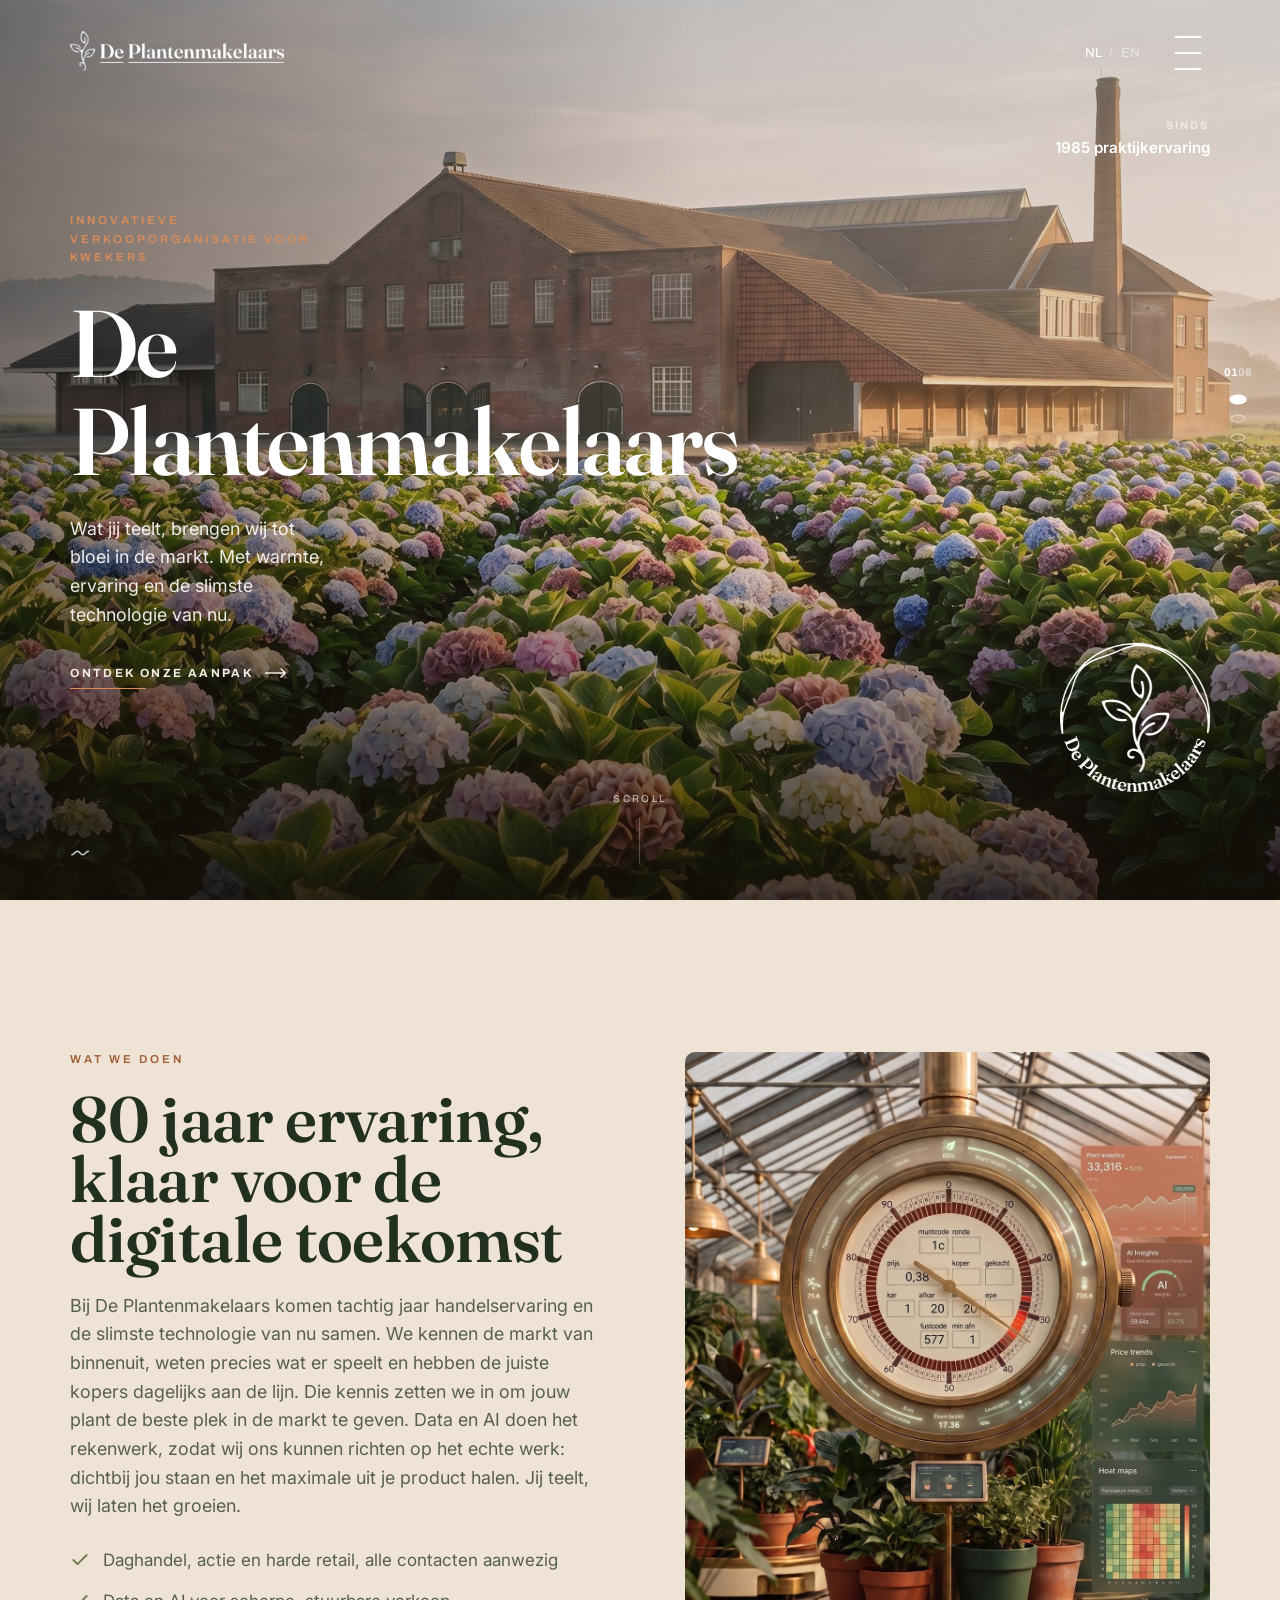
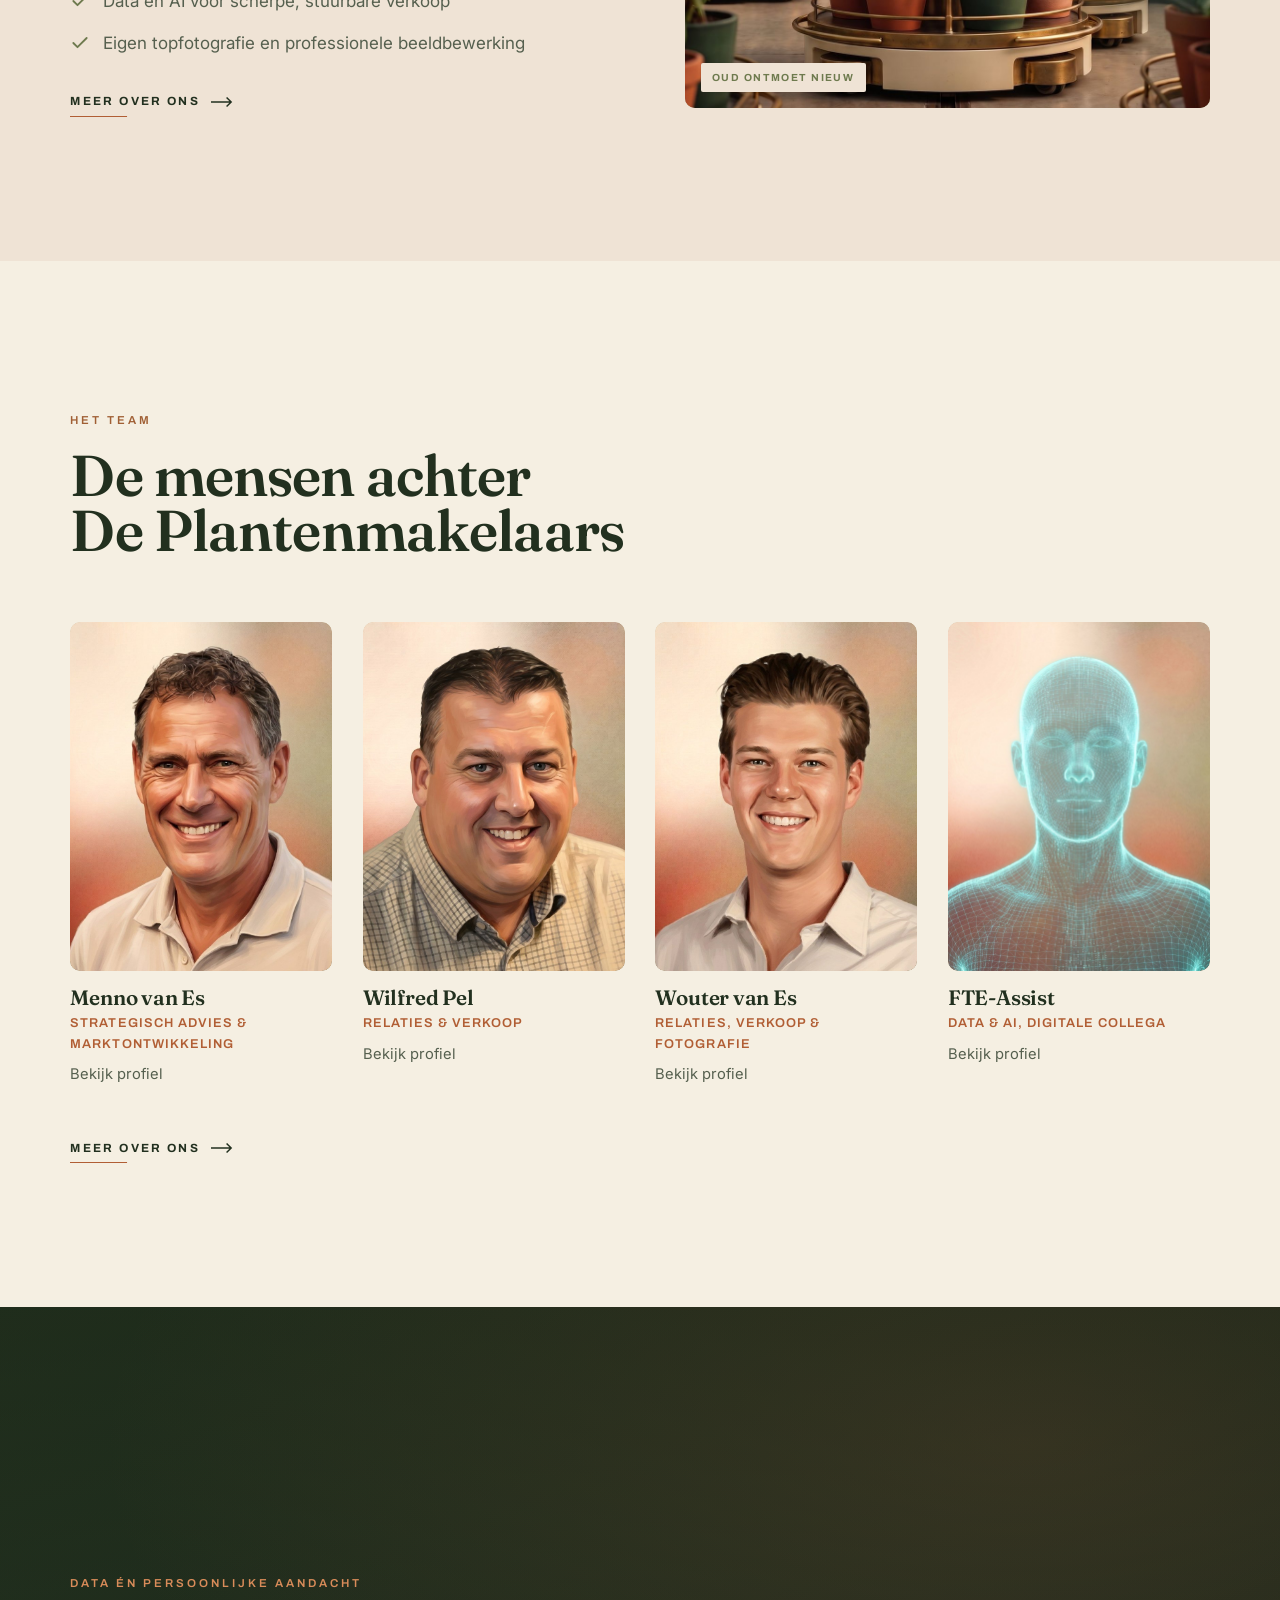
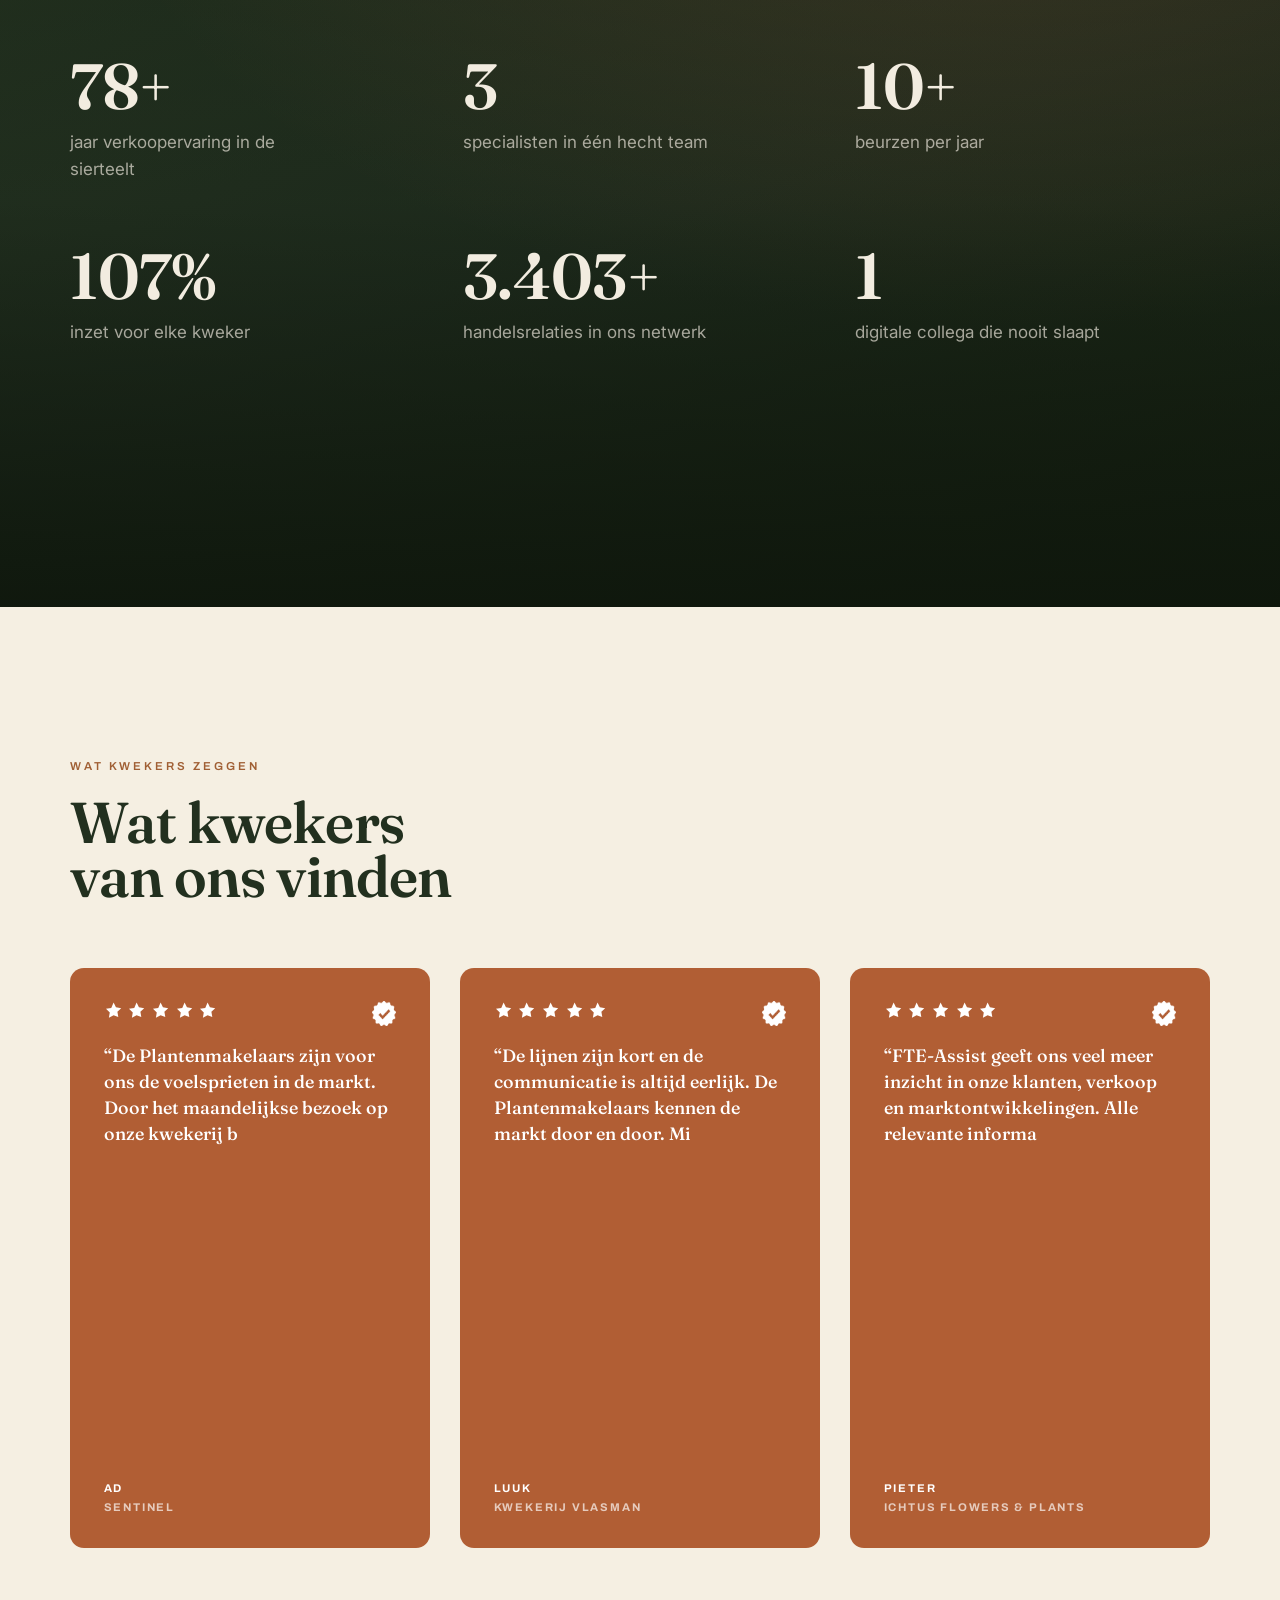
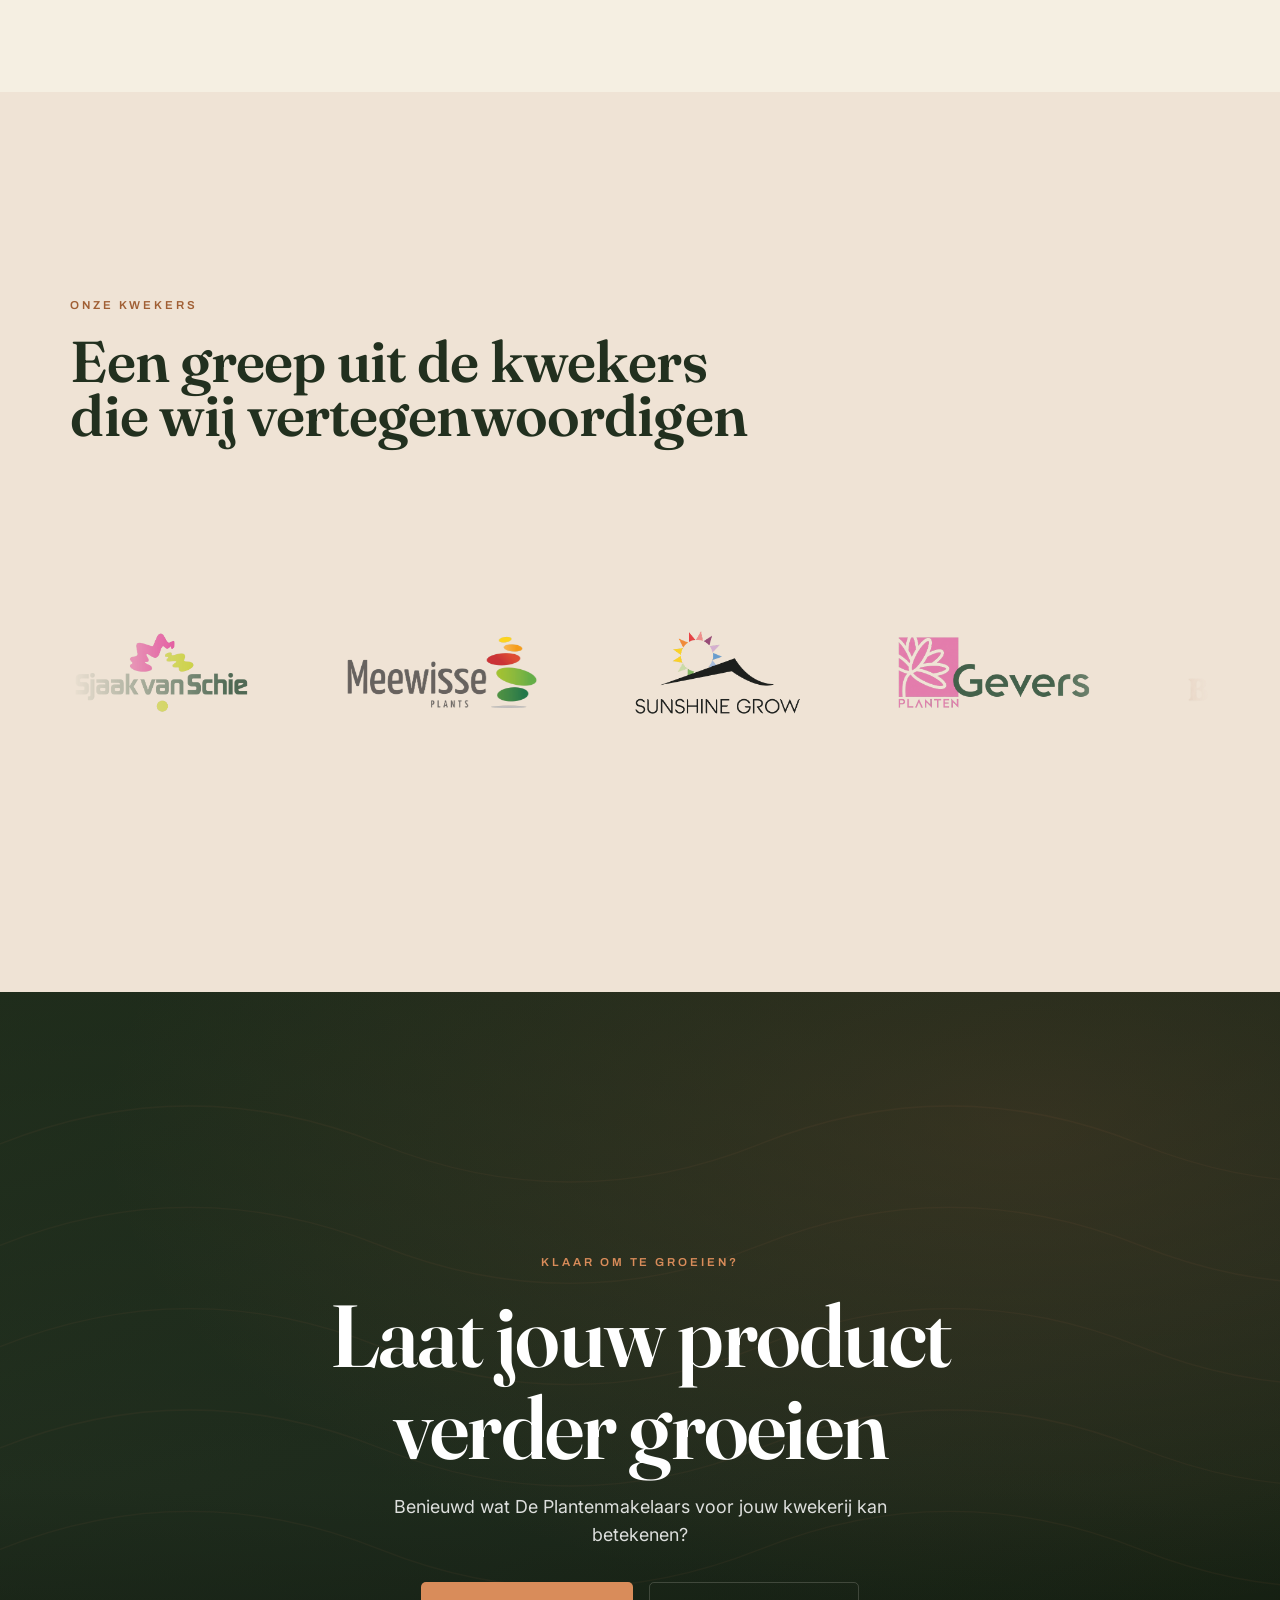
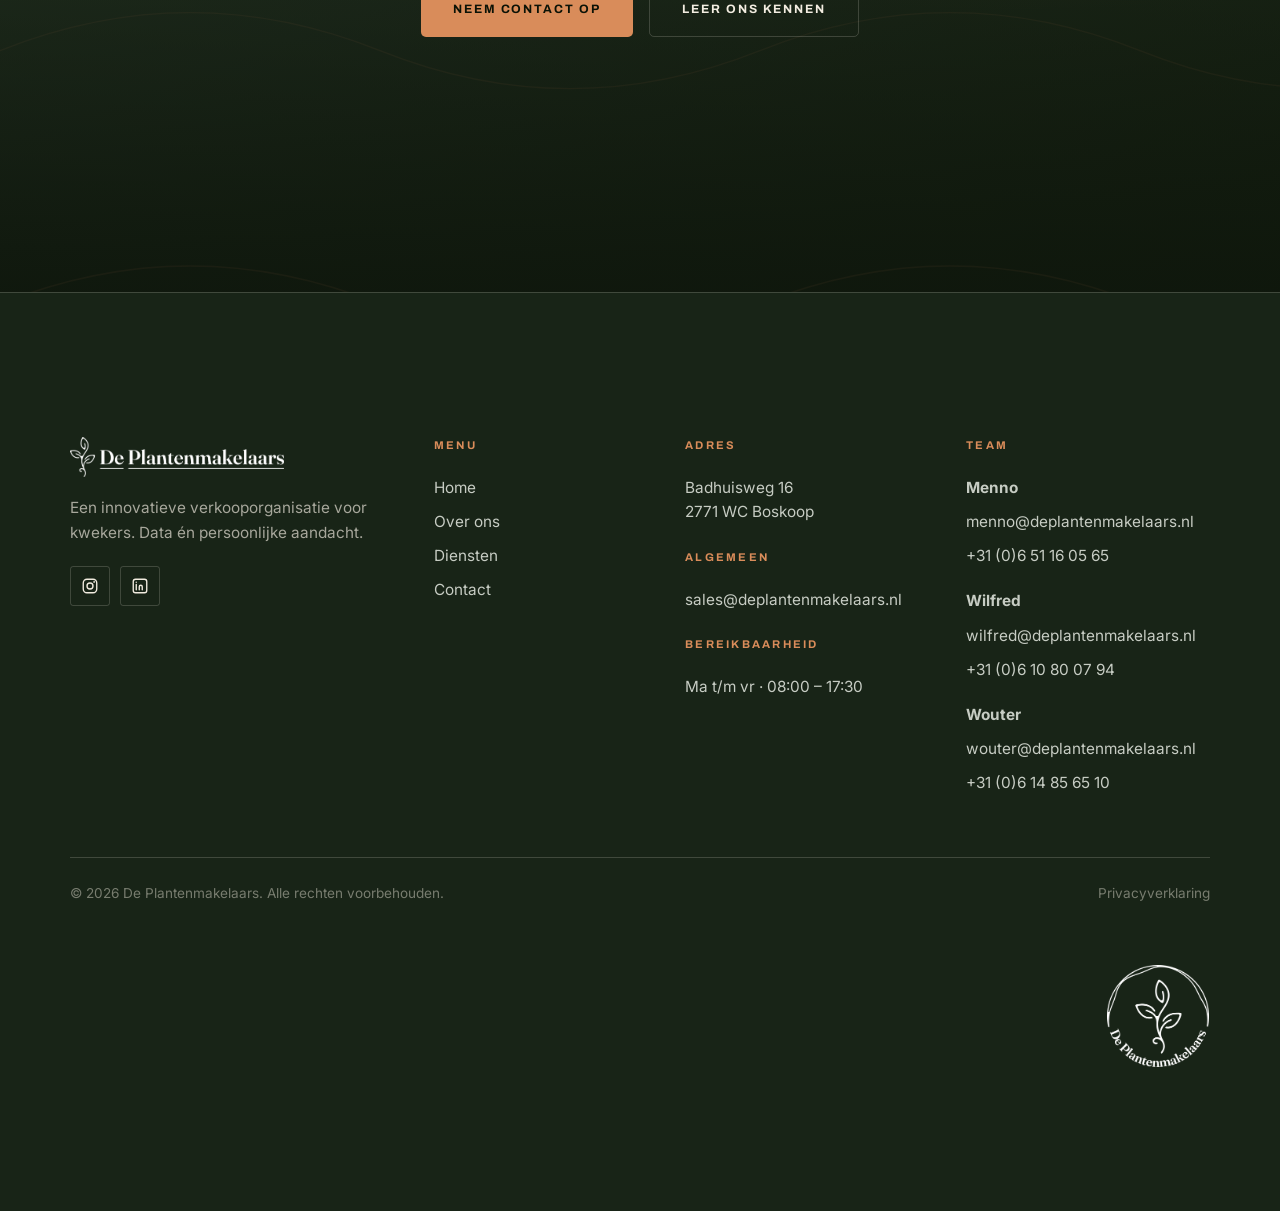
==== commit 6b7b7a44: "04-09" ====
--- a/index.html
+++ b/index.html
@@ -111,8 +111,8 @@
         <a class="mail" href="over-ons.html#wouter"><span data-lang-nl>Bekijk profiel</span><span data-lang-en>View profile</span></a>
       </article>
       <article class="member rise d4">
-        <a href="over-ons.html#fte" class="frame-link"><div class="frame"><img loading="lazy" decoding="async" src="images/fte.jpg" alt="FTE Digital" onerror="this.remove()"><span class="initials">FTE</span></div></a>
-        <h3><a href="over-ons.html#fte">FTE Digital</a></h3>
+        <a href="over-ons.html#fte" class="frame-link"><div class="frame"><img loading="lazy" decoding="async" src="images/fte.jpg" alt="FTE-Assist" onerror="this.remove()"><span class="initials">FTE</span></div></a>
+        <h3><a href="over-ons.html#fte">FTE-Assist</a></h3>
         <div class="role"><span data-lang-nl>Data &amp; AI, digitale collega</span><span data-lang-en>Data &amp; AI, digital colleague</span></div>
         <a class="mail" href="over-ons.html#fte"><span data-lang-nl>Bekijk profiel</span><span data-lang-en>View profile</span></a>
       </article>
@@ -160,7 +160,7 @@
       <figure class="quote rise d3">
         <img class="q-badge" src="images/quote-badge.png" alt="Geverifieerde review" onerror="this.remove()">
         <div class="stars" aria-hidden="true"><span class="star"><svg viewBox="0 0 24 24"><path d="M12 2l2.94 5.96 6.58.96-4.76 4.64 1.12 6.55L12 17.77l-5.88 3.09 1.12-6.55L2.48 9.68l6.58-.96z"/></svg></span><span class="star"><svg viewBox="0 0 24 24"><path d="M12 2l2.94 5.96 6.58.96-4.76 4.64 1.12 6.55L12 17.77l-5.88 3.09 1.12-6.55L2.48 9.68l6.58-.96z"/></svg></span><span class="star"><svg viewBox="0 0 24 24"><path d="M12 2l2.94 5.96 6.58.96-4.76 4.64 1.12 6.55L12 17.77l-5.88 3.09 1.12-6.55L2.48 9.68l6.58-.96z"/></svg></span><span class="star"><svg viewBox="0 0 24 24"><path d="M12 2l2.94 5.96 6.58.96-4.76 4.64 1.12 6.55L12 17.77l-5.88 3.09 1.12-6.55L2.48 9.68l6.58-.96z"/></svg></span><span class="star"><svg viewBox="0 0 24 24"><path d="M12 2l2.94 5.96 6.58.96-4.76 4.64 1.12 6.55L12 17.77l-5.88 3.09 1.12-6.55L2.48 9.68l6.58-.96z"/></svg></span></div>
-        <blockquote><span data-lang-nl>&ldquo;FTE Digital geeft ons veel meer inzicht in onze klanten, verkoop en marktontwikkelingen. Alle relevante informatie staat overzichtelijk op één plek, waardoor we sneller kunnen schakelen en betere commerciële keuzes maken. Het platform helpt ons niet alleen efficiënter te werken, maar zorgt er vooral voor dat we meer grip krijgen op onze aanbiedingen.&rdquo;</span><span data-lang-en>&ldquo;FTE Digital gives us far more insight into our customers, sales and market developments. All the relevant information is clearly in one place, so we can act faster and make better commercial choices. The platform not only helps us work more efficiently, but above all gives us more grip on our offers.&rdquo;</span></blockquote>
+        <blockquote><span data-lang-nl>&ldquo;FTE-Assist geeft ons veel meer inzicht in onze klanten, verkoop en marktontwikkelingen. Alle relevante informatie staat overzichtelijk op één plek, waardoor we sneller kunnen schakelen en betere commerciële keuzes maken. Het platform helpt ons niet alleen efficiënter te werken, maar zorgt er vooral voor dat we meer grip krijgen op onze aanbiedingen.&rdquo;</span><span data-lang-en>&ldquo;FTE-Assist gives us far more insight into our customers, sales and market developments. All the relevant information is clearly in one place, so we can act faster and make better commercial choices. The platform not only helps us work more efficiently, but above all gives us more grip on our offers.&rdquo;</span></blockquote>
         <figcaption><span class="q-name">Pieter</span><span class="q-firm">Ichtus Flowers &amp; Plants</span></figcaption>
       </figure>
     </div>
